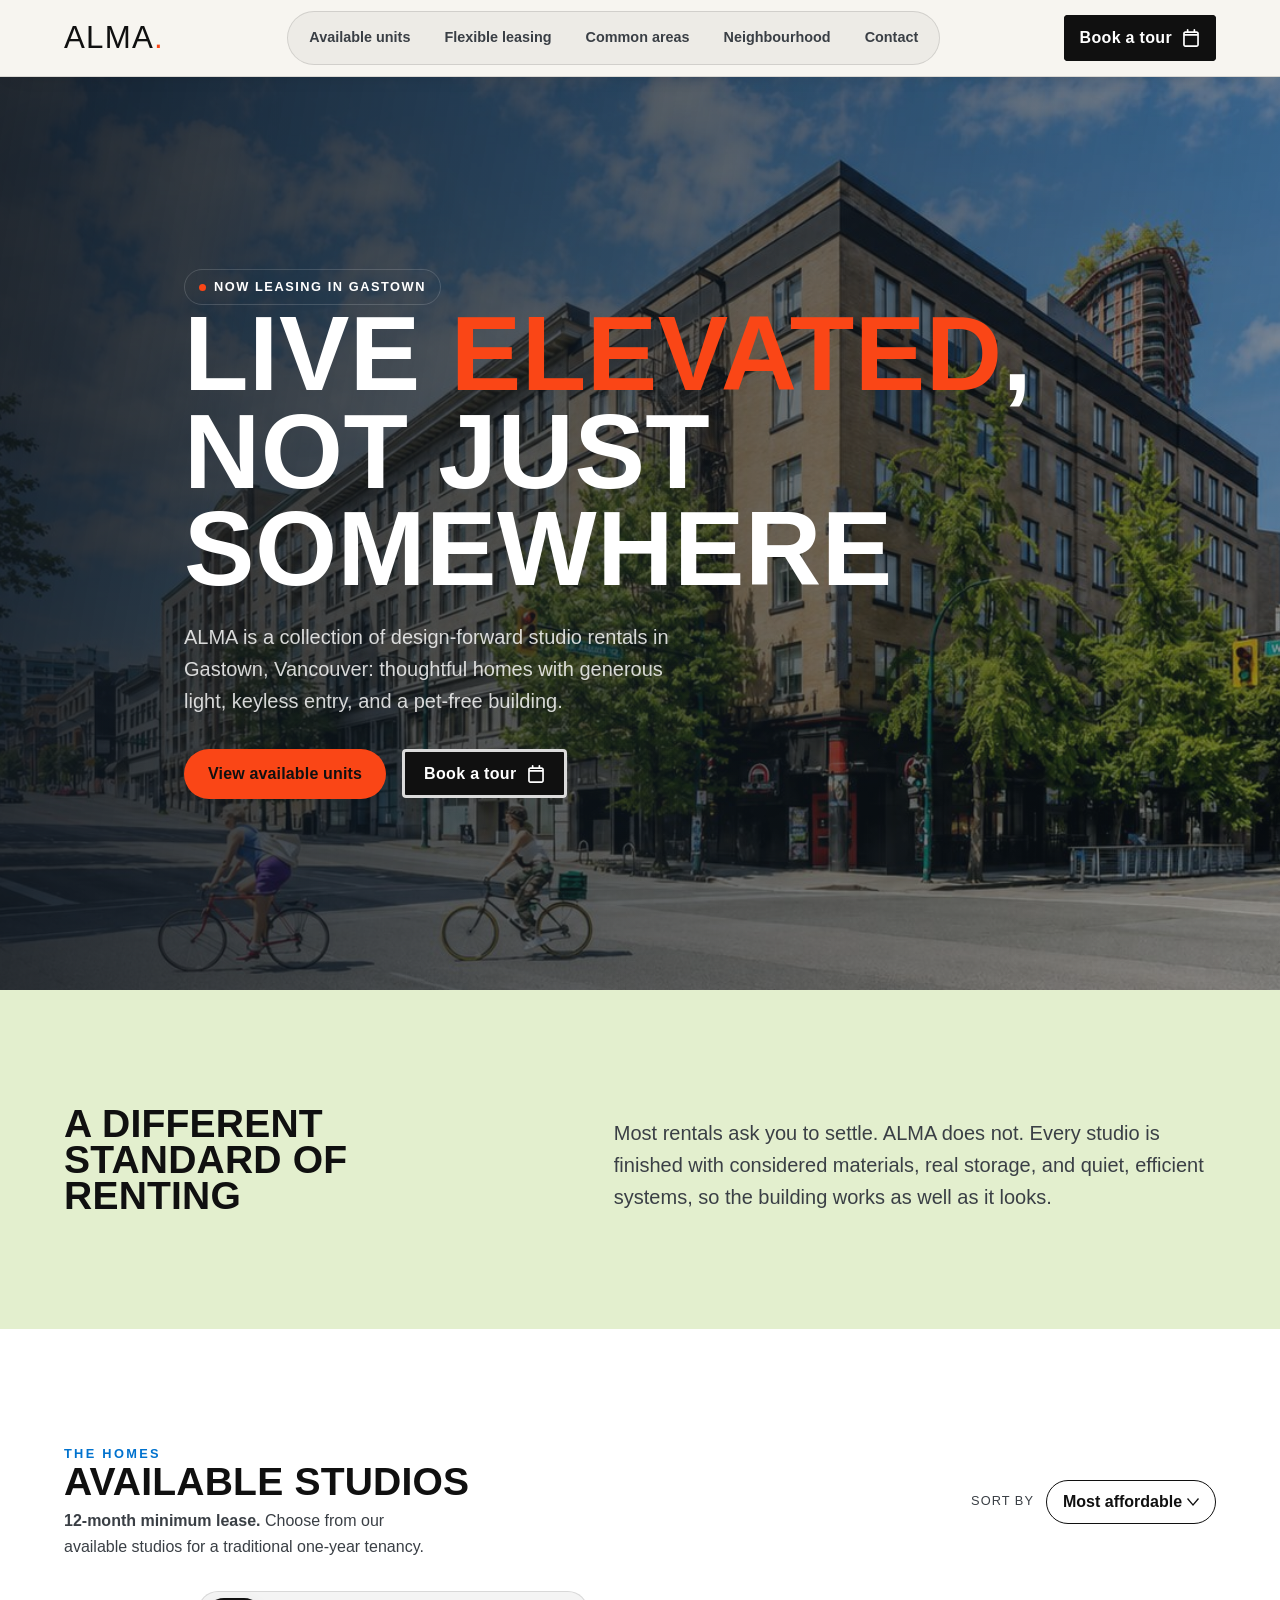
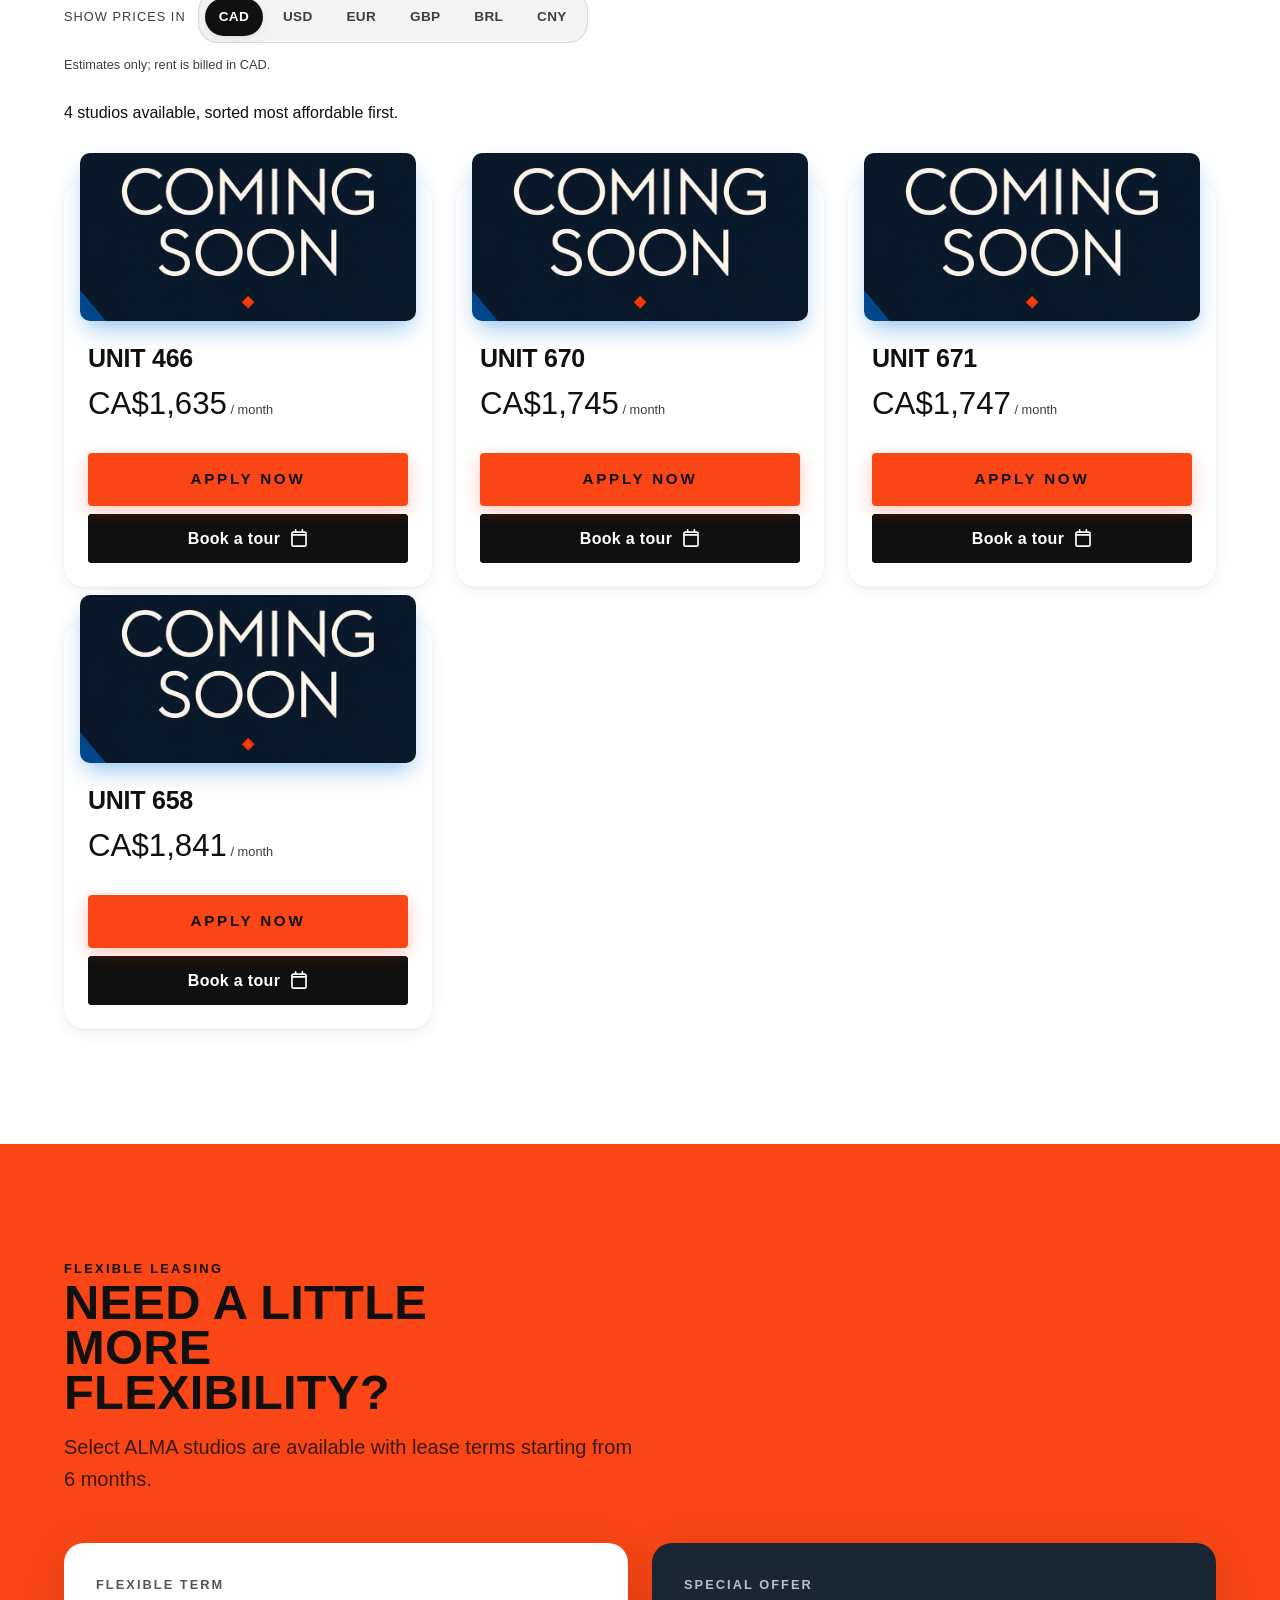
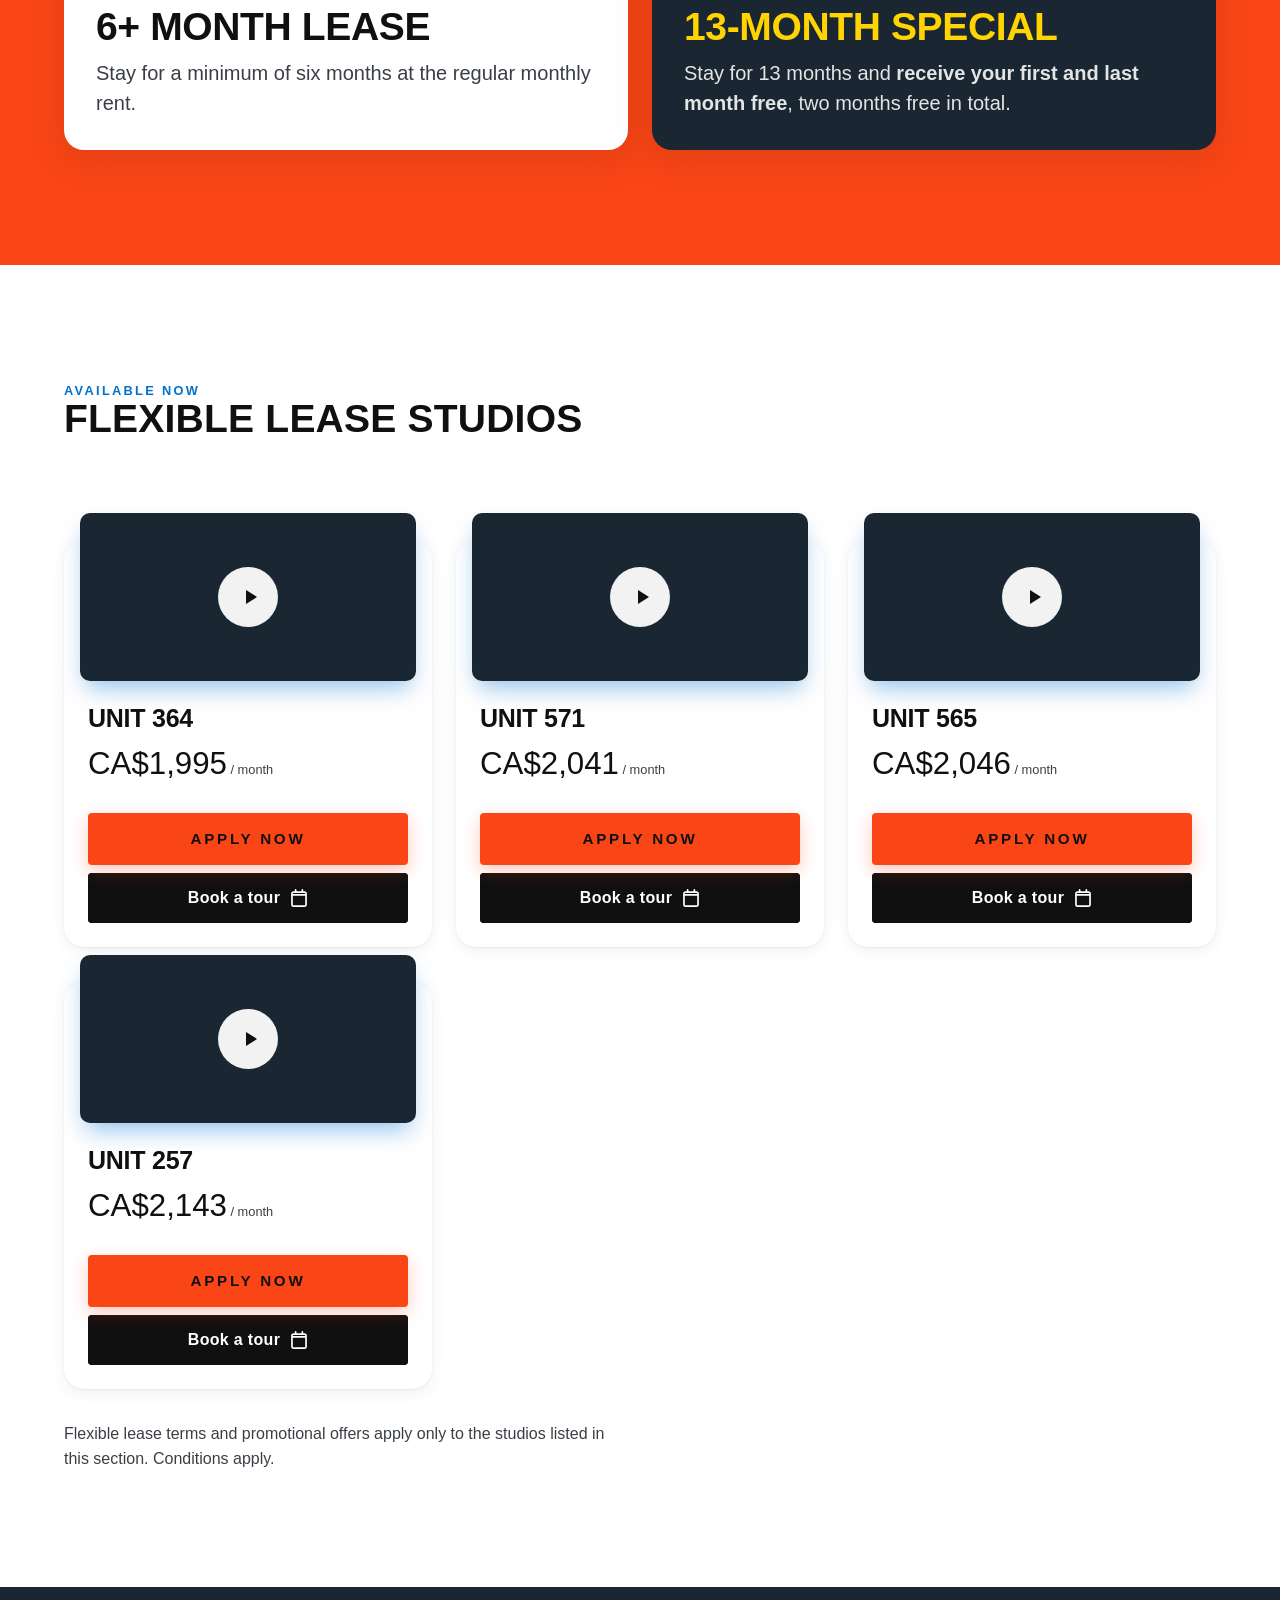
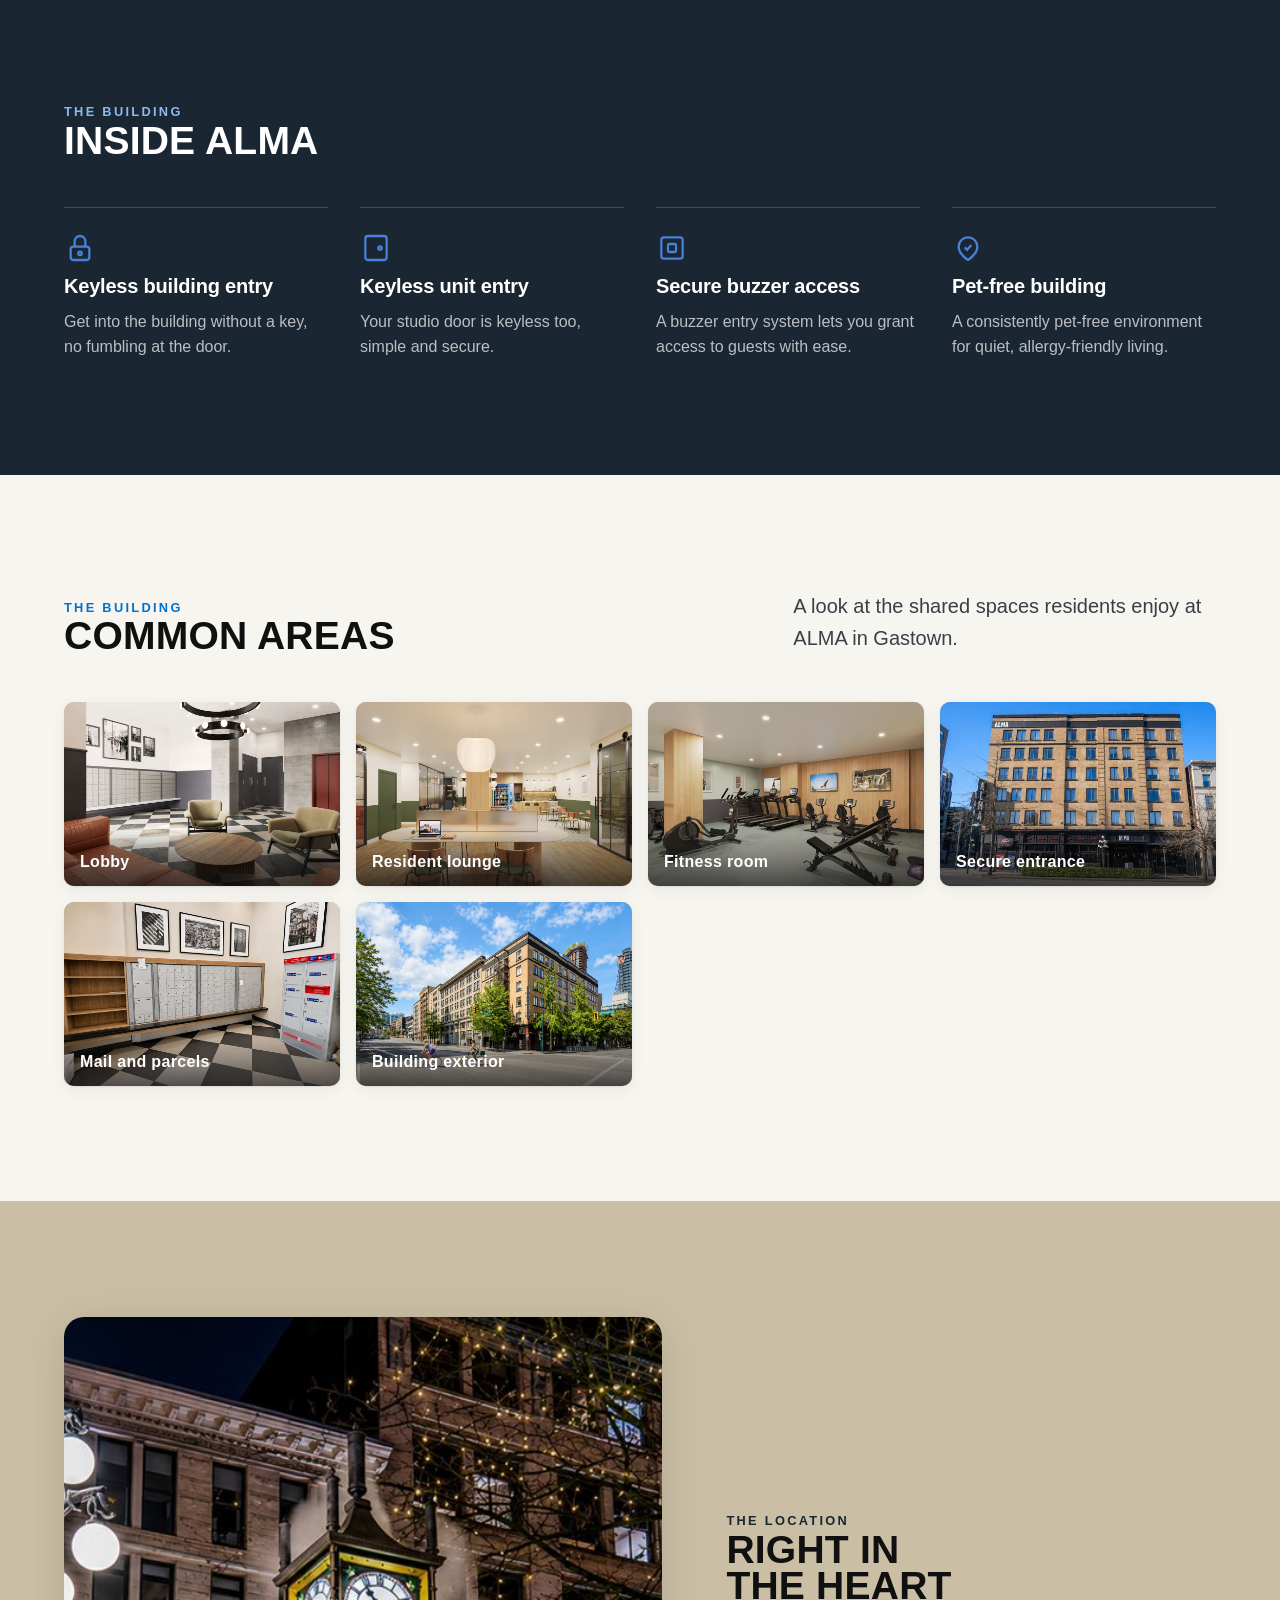
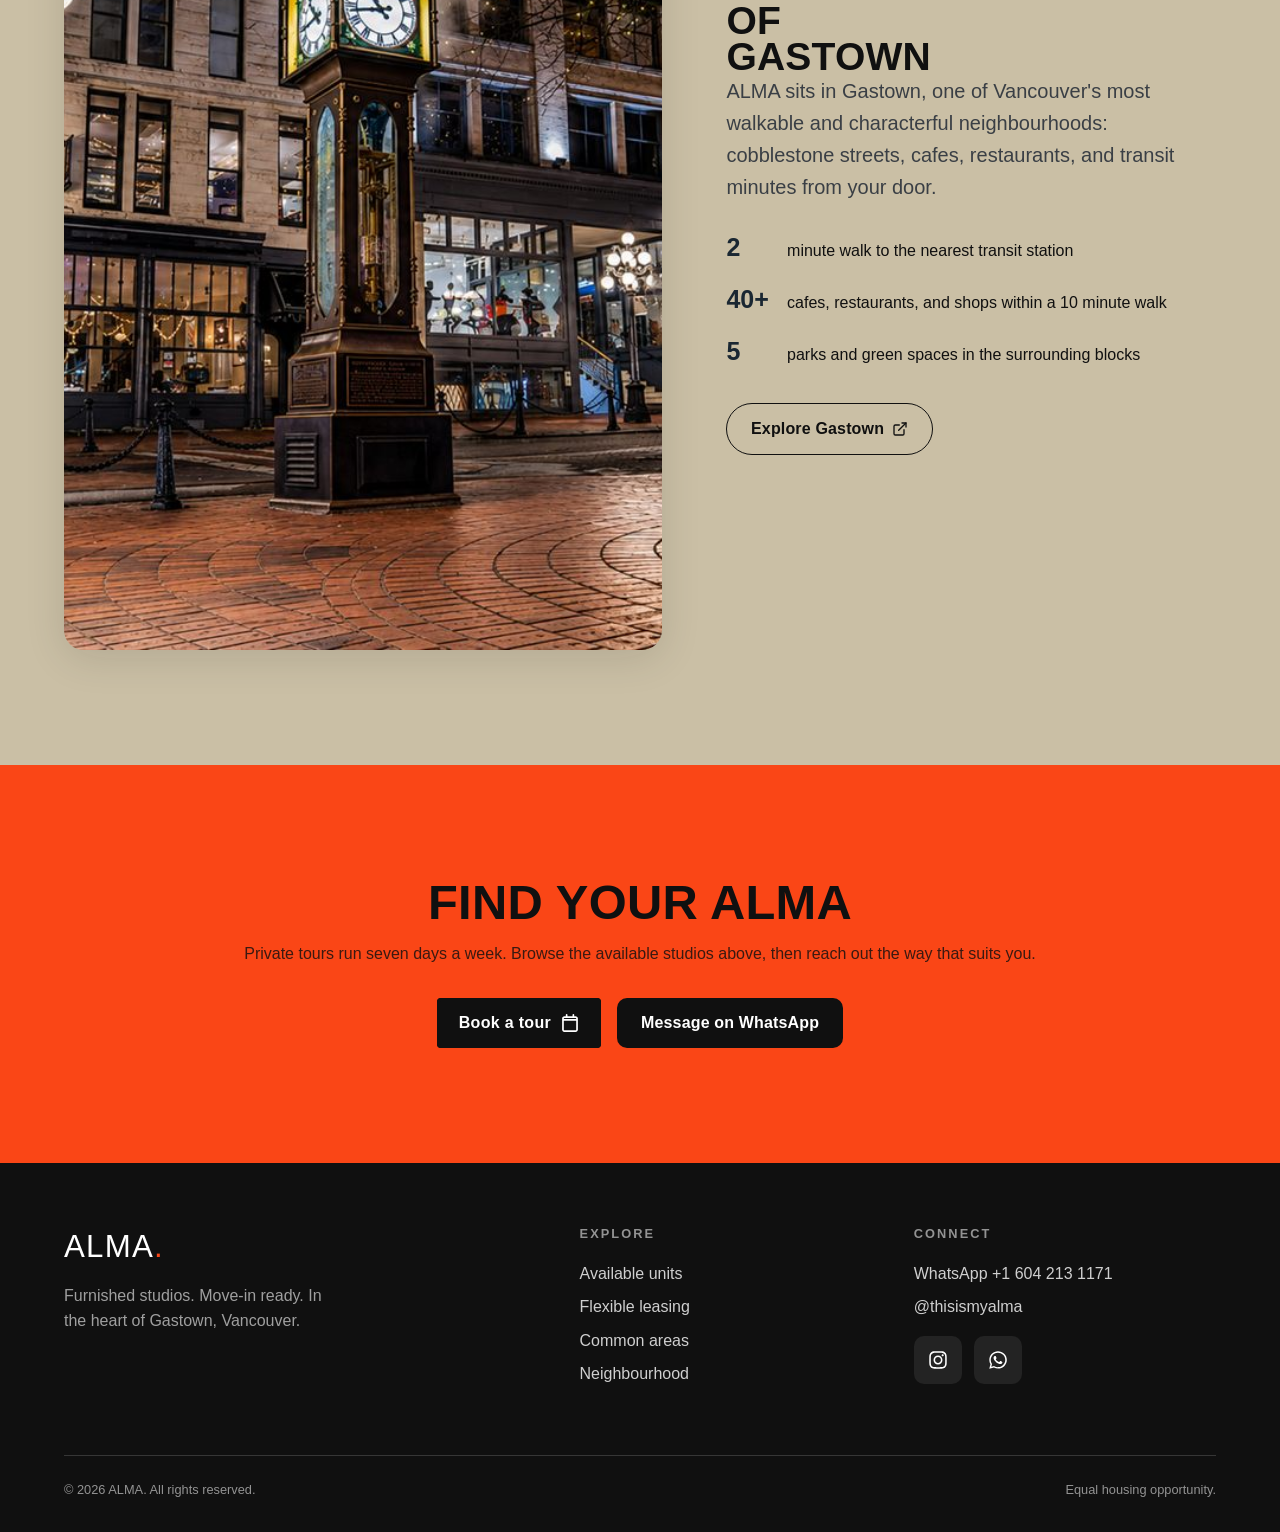
==== index.html @ 6707655f "Add files via upload" ====
<!DOCTYPE html>
<html lang="en">
<head>
  <meta charset="UTF-8">
  <meta name="viewport" content="width=device-width, initial-scale=1.0">
  <!-- Send an origin referrer to embeds (fixes YouTube Error 153) -->
  <meta name="referrer" content="strict-origin-when-cross-origin">

  <!-- SEO -->
  <title>ALMA | High-End Studio Rentals in Gastown</title>
  <meta name="description" content="ALMA offers design-forward studio rentals in Gastown, Vancouver: keyless entry, a pet-free building, and move-in promotions. Browse units and book a tour.">
  <link rel="canonical" href="https://www.alma.example/">
  <meta name="theme-color" content="#1A2732">

  <!-- Open Graph / Twitter -->
  <meta property="og:type" content="website">
  <meta property="og:title" content="ALMA | High-End Studio Rentals in Gastown">
  <meta property="og:description" content="Design-forward studio rentals in Gastown, Vancouver. Keyless, pet-free building with current move-in promotions. Browse units and book a tour.">
  <meta property="og:url" content="https://www.alma.example/">
  <meta property="og:image" content="https://www.alma.example/assets/images/brand/og-image.jpg">
  <meta name="twitter:card" content="summary_large_image">

  <!-- Icons -->
  <link rel="icon" type="image/png" href="assets/images/brand/favicon.png">
  <link rel="apple-touch-icon" href="assets/images/brand/favicon.png">

  <!-- Font preload hooks: uncomment once the real .woff2 files are in assets/fonts/ -->
  <!-- <link rel="preload" href="assets/fonts/garagegothic-bold-webfont.woff2" as="font" type="font/woff2" crossorigin> -->
  <!-- <link rel="preload" href="assets/fonts/helvetica-webfont.woff2" as="font" type="font/woff2" crossorigin> -->

  <link rel="preload" as="image" href="assets/images/building/hero.jpg">
  <link rel="stylesheet" href="styles.css">

  <!-- Calendly popup widget -->
  <link href="https://assets.calendly.com/assets/external/widget.css" rel="stylesheet">
  <script src="https://assets.calendly.com/assets/external/widget.js" type="text/javascript" async></script>

  <!-- Structured data (the unit Offer ItemList is injected by units.js from the data) -->
  <script type="application/ld+json">
  {
    "@context": "https://schema.org",
    "@graph": [
      {
        "@type": "Organization",
        "@id": "https://www.alma.example/#org",
        "name": "ALMA",
        "url": "https://www.alma.example/",
        "logo": "https://www.alma.example/assets/images/brand/logo.svg",
        "description": "High-end studio rentals in Gastown, Vancouver.",
        "areaServed": "Gastown, Vancouver, BC"
      },
      {
        "@type": "WebSite",
        "@id": "https://www.alma.example/#website",
        "url": "https://www.alma.example/",
        "name": "ALMA",
        "publisher": { "@id": "https://www.alma.example/#org" }
      }
    ]
  }
  </script>
</head>
<body>
  <a class="skip-link" href="#main">Skip to content</a>

  <!-- ============ Header ============ -->
  <header class="site-header" id="top">
    <div class="container nav">
      <a class="brand" href="#top" aria-label="ALMA home">ALMA<span class="dot">.</span></a>

      <nav class="nav-links" aria-label="Primary">
        <a href="#units">Available units</a>
        <a href="#offers">Flexible leasing</a>
        <a href="#common-areas">Common areas</a>
        <a href="#neighbourhood">Neighbourhood</a>
        <a href="#contact">Contact</a>
      </nav>

      <div class="nav-cta">
        <button class="btn-tour js-tour" aria-label="Book a tour">
          <span class="text">Book a tour</span>
          <svg viewBox="0 0 448 512" aria-hidden="true"><path d="M128 0c13.3 0 24 10.7 24 24V64H296V24c0-13.3 10.7-24 24-24s24 10.7 24 24V64h40c35.3 0 64 28.7 64 64v16 48V448c0 35.3-28.7 64-64 64H64c-35.3 0-64-28.7-64-64V192 144 128C0 92.7 28.7 64 64 64h40V24c0-13.3 10.7-24 24-24zM400 192H48V448c0 8.8 7.2 16 16 16H384c8.8 0 16-7.2 16-16V192zM64 112c-8.8 0-16 7.2-16 16v16H400V128c0-8.8-7.2-16-16-16H64z"/></svg>
        </button>
        <button class="nav-toggle" aria-label="Open menu" aria-expanded="false" aria-controls="nav-mobile">
          <span></span>
        </button>
      </div>
    </div>

    <nav class="nav-mobile" id="nav-mobile" aria-label="Mobile">
      <a href="#units">Available units</a>
      <a href="#offers">Flexible leasing</a>
      <a href="#common-areas">Common areas</a>
      <a href="#neighbourhood">Neighbourhood</a>
      <a href="#contact">Contact</a>
      <button class="btn-tour js-tour" style="width:100%; margin-top: var(--sp-3)">
        <span class="text">Book a tour</span>
        <svg viewBox="0 0 448 512" aria-hidden="true"><path d="M128 0c13.3 0 24 10.7 24 24V64H296V24c0-13.3 10.7-24 24-24s24 10.7 24 24V64h40c35.3 0 64 28.7 64 64v16 48V448c0 35.3-28.7 64-64 64H64c-35.3 0-64-28.7-64-64V192 144 128C0 92.7 28.7 64 64 64h40V24c0-13.3 10.7-24 24-24zM400 192H48V448c0 8.8 7.2 16 16 16H384c8.8 0 16-7.2 16-16V192zM64 112c-8.8 0-16 7.2-16 16v16H400V128c0-8.8-7.2-16-16-16H64z"/></svg>
      </button>
    </nav>
  </header>

  <main id="main">

    <!-- ============ Hero ============ -->
    <section class="hero on-dark" aria-labelledby="hero-title">
      <div class="hero-bg" data-parallax="0.18" aria-hidden="true"></div>
      <div class="container hero-inner">
        <p class="badge reveal">Now leasing in Gastown</p>
        <h1 class="display reveal" id="hero-title">
          Live <span class="accent">elevated</span>, not just somewhere
        </h1>
        <p class="lede reveal">
          ALMA is a collection of design-forward studio rentals in Gastown, Vancouver:
          thoughtful homes with generous light, keyless entry, and a pet-free building.
        </p>
        <div class="hero-actions reveal">
          <span class="magnetic"><a class="btn btn-primary" href="#units">View available units</a></span>
          <button class="btn-tour js-tour">
            <span class="text">Book a tour</span>
            <svg viewBox="0 0 448 512" aria-hidden="true"><path d="M128 0c13.3 0 24 10.7 24 24V64H296V24c0-13.3 10.7-24 24-24s24 10.7 24 24V64h40c35.3 0 64 28.7 64 64v16 48V448c0 35.3-28.7 64-64 64H64c-35.3 0-64-28.7-64-64V192 144 128C0 92.7 28.7 64 64 64h40V24c0-13.3 10.7-24 24-24zM400 192H48V448c0 8.8 7.2 16 16 16H384c8.8 0 16-7.2 16-16V192zM64 112c-8.8 0-16 7.2-16 16v16H400V128c0-8.8-7.2-16-16-16H64z"/></svg>
          </button>
        </div>
      </div>
    </section>

    <!-- ============ Intro / value prop ============ -->
    <section class="intro section" aria-labelledby="intro-title">
      <div class="container grid">
        <h2 class="display reveal" id="intro-title">A different standard of renting</h2>
        <div class="reveal">
          <p class="lede" style="color: var(--ink-70)">
            Most rentals ask you to settle. ALMA does not. Every studio is finished with
            considered materials, real storage, and quiet, efficient systems, so the building
            works as well as it looks.
          </p>
        </div>
      </div>
    </section>

    <!-- ============ Available units (regular) ============ -->
    <section class="residences section" id="units" aria-labelledby="grid-title">
      <div class="container">
        <div class="units-bar">
          <div>
            <p class="eyebrow">The homes</p>
            <h2 class="display" id="grid-title" style="font-size: var(--fs-500)">Available studios</h2>
            <p class="lease-note"><strong>12-month minimum lease.</strong> Choose from our available studios for a traditional one-year tenancy.</p>
          </div>
          <div class="sort">
            <label for="sort">Sort by</label>
            <select id="sort" aria-label="Sort units">
              <option value="affordable">Most affordable</option>
              <option value="highest">Highest price</option>
              <option value="unit">Unit number</option>
            </select>
          </div>
        </div>

        <div class="currency-row">
          <span class="cur-label">Show prices in</span>
          <div class="currency-switcher" role="group" aria-label="Display currency">
            <button class="currency-btn active" data-currency="CAD" aria-pressed="true">CAD</button>
            <button class="currency-btn" data-currency="USD" aria-pressed="false">USD</button>
            <button class="currency-btn" data-currency="EUR" aria-pressed="false">EUR</button>
            <button class="currency-btn" data-currency="GBP" aria-pressed="false">GBP</button>
            <button class="currency-btn" data-currency="BRL" aria-pressed="false">BRL</button>
            <button class="currency-btn" data-currency="CNY" aria-pressed="false">CNY</button>
          </div>
          <span class="cur-note">Estimates only; rent is billed in CAD.</span>
        </div>

        <p id="unit-status" class="count" aria-live="polite"></p>

        <div class="unit-grid" id="unit-grid">
          <noscript>
            <p>Please enable JavaScript to view and sort available units, or
              <a href="mailto:michael@basepointpm.com">email our leasing team</a>.</p>
          </noscript>
        </div>
      </div>
    </section>

    <!-- ============ Flexible leasing (offers) ============ -->
    <section class="offers section" id="offers" aria-labelledby="offers-title">
      <div class="container">
        <p class="eyebrow reveal">Flexible leasing</p>
        <h2 class="display reveal" id="offers-title">Need a little more flexibility?</h2>
        <p class="offers-sub reveal">Select ALMA studios are available with lease terms starting from 6 months.</p>
        <div class="offer-grid reveal" data-stagger>
          <article class="offer-card offer-card--flex">
            <p class="offer-kicker">Flexible term</p>
            <h3 class="offer-title">6+ Month Lease</h3>
            <p class="offer-desc">Stay for a minimum of six months at the regular monthly rent.</p>
          </article>
          <article class="offer-card offer-card--free">
            <p class="offer-kicker">Special offer</p>
            <h3 class="offer-title">13-Month Special</h3>
            <p class="offer-desc">Stay for 13 months and <strong>receive your first and last month free</strong>, two months free in total.</p>
          </article>
        </div>
      </div>
    </section>

    <!-- ============ Flexible Lease Studios ============ -->
    <section class="residences section" id="flexible" aria-labelledby="flexible-title">
      <div class="container">
        <div class="section-head reveal" style="border:0">
          <div>
            <p class="eyebrow">Available now</p>
            <h2 class="display" id="flexible-title" style="font-size: var(--fs-500)">Flexible Lease Studios</h2>
          </div>
        </div>
        <div class="unit-grid" id="unit-grid-short" aria-labelledby="flexible-title"></div>
        <p class="lease-note" style="max-width: 62ch; margin-top: var(--sp-8)">Flexible lease terms and promotional offers apply only to the studios listed in this section. Conditions apply.</p>
      </div>
    </section>

    <!-- ============ Inside ALMA (confirmed building features) ============ -->
    <section class="amenities on-dark section" id="features" aria-labelledby="am-title">
      <div class="container">
        <div class="section-head reveal" style="border:0">
          <div>
            <p class="eyebrow" style="color: var(--blue-on-dark)">The building</p>
            <h2 class="display" id="am-title">Inside ALMA</h2>
          </div>
        </div>

        <div class="am-grid reveal" data-stagger>
          <div class="am-item">
            <svg class="ico" viewBox="0 0 24 24" fill="none" stroke="currentColor" stroke-width="1.7" aria-hidden="true"><rect x="5" y="11" width="14" height="10" rx="2"/><path d="M8 11V7a4 4 0 0 1 8 0v4"/><circle cx="12" cy="16" r="1.3"/></svg>
            <h3>Keyless building entry</h3>
            <p>Get into the building without a key, no fumbling at the door.</p>
          </div>
          <div class="am-item">
            <svg class="ico" viewBox="0 0 24 24" fill="none" stroke="currentColor" stroke-width="1.7" aria-hidden="true"><rect x="4" y="3" width="16" height="18" rx="2"/><circle cx="15" cy="12" r="1.3"/></svg>
            <h3>Keyless unit entry</h3>
            <p>Your studio door is keyless too, simple and secure.</p>
          </div>
          <div class="am-item">
            <svg class="ico" viewBox="0 0 24 24" fill="none" stroke="currentColor" stroke-width="1.7" aria-hidden="true"><rect x="4" y="4" width="16" height="16" rx="2"/><rect x="9" y="9" width="6" height="6" rx="1"/></svg>
            <h3>Secure buzzer access</h3>
            <p>A buzzer entry system lets you grant access to guests with ease.</p>
          </div>
          <div class="am-item">
            <svg class="ico" viewBox="0 0 24 24" fill="none" stroke="currentColor" stroke-width="1.7" aria-hidden="true"><path d="M12 21s-7-4.4-7-10a7 7 0 0 1 14 0c0 5.6-7 10-7 10z"/><path d="M9.5 11.5l1.8 1.8 3.2-3.6"/></svg>
            <h3>Pet-free building</h3>
            <p>A consistently pet-free environment for quiet, allergy-friendly living.</p>
          </div>
        </div>
      </div>
    </section>

    <!-- ============ Common areas ============ -->
    <section class="section" id="common-areas" aria-labelledby="ca-title" style="background: var(--ivory)">
      <div class="container">
        <div class="section-head reveal" style="border:0">
          <div>
            <p class="eyebrow">The building</p>
            <h2 class="display" id="ca-title" style="font-size: var(--fs-500)">Common areas</h2>
          </div>
          <p class="lede" style="color: var(--ink-70); max-width: 38ch">
            A look at the shared spaces residents enjoy at ALMA in Gastown.
          </p>
        </div>

        <div class="gallery reveal" data-stagger>
          <figure><img src="assets/images/common-areas/lobby.jpg" alt="ALMA lobby in Gastown" loading="lazy"><figcaption>Lobby</figcaption></figure>
          <figure><img src="assets/images/common-areas/lounge.jpg" alt="ALMA resident lounge" loading="lazy"><figcaption>Resident lounge</figcaption></figure>
          <figure><img src="assets/images/common-areas/gym.jpg" alt="ALMA fitness room" loading="lazy"><figcaption>Fitness room</figcaption></figure>
          <figure><img src="assets/images/common-areas/entrance.jpg" alt="ALMA secure building entrance" loading="lazy"><figcaption>Secure entrance</figcaption></figure>
          <figure><img src="assets/images/common-areas/mailroom.jpg" alt="ALMA mail and parcel area" loading="lazy"><figcaption>Mail and parcels</figcaption></figure>
          <figure><img src="assets/images/common-areas/exterior.jpg" alt="ALMA building exterior in Gastown" loading="lazy"><figcaption>Building exterior</figcaption></figure>
        </div>
      </div>
    </section>

    <!-- ============ Neighbourhood ============ -->
    <section class="hood section" id="neighbourhood" aria-labelledby="hood-title">
      <div class="container grid">
        <img class="hood-media reveal" src="assets/images/building/gastown.jpg" alt="Gastown neighbourhood street near ALMA in Vancouver" loading="lazy" width="1400" height="933">
        <div class="reveal">
          <p class="eyebrow">The location</p>
          <h2 class="display" id="hood-title">Right in the heart of Gastown</h2>
          <p class="lede" style="color: var(--ink-70)">
            ALMA sits in Gastown, one of Vancouver's most walkable and characterful
            neighbourhoods: cobblestone streets, cafes, restaurants, and transit minutes
            from your door.
          </p>
          <ul class="facts">
            <li><b>2</b><span>minute walk to the nearest transit station</span></li>
            <li><b>40+</b><span>cafes, restaurants, and shops within a 10 minute walk</span></li>
            <li><b>5</b><span>parks and green spaces in the surrounding blocks</span></li>
          </ul>
          <a class="btn btn-ghost" style="margin-top: var(--sp-8)"
             href="https://www.destinationvancouver.com/neighbourhoods/gastown"
             target="_blank" rel="noopener noreferrer"
             aria-label="Explore Gastown on Destination Vancouver, opens in a new tab">
            Explore Gastown
            <svg width="16" height="16" viewBox="0 0 24 24" fill="none" stroke="currentColor" stroke-width="2" stroke-linecap="round" stroke-linejoin="round" aria-hidden="true"><path d="M18 13v6a2 2 0 0 1-2 2H5a2 2 0 0 1-2-2V8a2 2 0 0 1 2-2h6"/><path d="M15 3h6v6"/><path d="M10 14 21 3"/></svg>
          </a>
        </div>
      </div>
    </section>

    <!-- ============ Contact / CTA ============ -->
    <section class="cta-band section" id="contact" aria-labelledby="cta-title">
      <div class="container reveal">
        <h2 class="display" id="cta-title">Find your ALMA</h2>
        <p>Private tours run seven days a week. Browse the available studios above, then reach out the way that suits you.</p>
        <div class="hero-actions" style="justify-content: center">
          <button class="btn-tour js-tour">
            <span class="text">Book a tour</span>
            <svg viewBox="0 0 448 512" aria-hidden="true"><path d="M128 0c13.3 0 24 10.7 24 24V64H296V24c0-13.3 10.7-24 24-24s24 10.7 24 24V64h40c35.3 0 64 28.7 64 64v16 48V448c0 35.3-28.7 64-64 64H64c-35.3 0-64-28.7-64-64V192 144 128C0 92.7 28.7 64 64 64h40V24c0-13.3 10.7-24 24-24zM400 192H48V448c0 8.8 7.2 16 16 16H384c8.8 0 16-7.2 16-16V192zM64 112c-8.8 0-16 7.2-16 16v16H400V128c0-8.8-7.2-16-16-16H64z"/></svg>
          </button>
          <a class="btn btn-lift" href="https://wa.me/16042131171" target="_blank" rel="noopener noreferrer">Message on WhatsApp</a>
        </div>
      </div>
    </section>
  </main>

  <!-- ============ Footer ============ -->
  <footer class="site-footer">
    <div class="container">
      <div class="footer-grid">
        <div class="footer-brand">
          <a class="brand" href="#top">ALMA<span class="dot">.</span></a>
          <p style="margin-top: var(--sp-4); max-width: 30ch; color: rgba(255,255,255,0.6)">
            Furnished studios. Move-in ready. In the heart of Gastown, Vancouver.
          </p>
        </div>
        <div>
          <h3>Explore</h3>
          <a href="#units">Available units</a>
          <a href="#offers">Flexible leasing</a>
          <a href="#common-areas">Common areas</a>
          <a href="#neighbourhood">Neighbourhood</a>
        </div>
        <div>
          <h3>Connect</h3>
          <a href="https://wa.me/16042131171" target="_blank" rel="noopener noreferrer">WhatsApp +1 604 213 1171</a>
          <a href="https://www.instagram.com/thisismyalma/" target="_blank" rel="noopener noreferrer">@thisismyalma</a>
          <div class="social-row">
            <a class="socialContainer containerOne" href="https://www.instagram.com/thisismyalma/" target="_blank" rel="noopener noreferrer" aria-label="ALMA on Instagram">
              <svg class="socialSvg" viewBox="0 0 448 512" aria-hidden="true"><path d="M224.1 141c-63.6 0-114.9 51.3-114.9 114.9s51.3 114.9 114.9 114.9S339 319.5 339 255.9 287.7 141 224.1 141zm0 189.6c-41.1 0-74.7-33.5-74.7-74.7s33.5-74.7 74.7-74.7 74.7 33.5 74.7 74.7-33.6 74.7-74.7 74.7zm146.4-194.3c0 14.9-12 26.8-26.8 26.8-14.9 0-26.8-12-26.8-26.8s12-26.8 26.8-26.8 26.8 12 26.8 26.8zm76.1 27.2c-1.7-35.9-9.9-67.7-36.2-93.9-26.2-26.2-58-34.4-93.9-36.2-37-2.1-147.9-2.1-184.9 0-35.8 1.7-67.6 9.9-93.9 36.1s-34.4 58-36.2 93.9c-2.1 37-2.1 147.9 0 184.9 1.7 35.9 9.9 67.7 36.2 93.9s58 34.4 93.9 36.2c37 2.1 147.9 2.1 184.9 0 35.9-1.7 67.7-9.9 93.9-36.2 26.2-26.2 34.4-58 36.2-93.9 2.1-37 2.1-147.8 0-184.8zM398.8 388c-7.8 19.6-22.9 34.7-42.6 42.6-29.5 11.7-99.5 9-132.1 9s-102.7 2.6-132.1-9c-19.6-7.8-34.7-22.9-42.6-42.6-11.7-29.5-9-99.5-9-132.1s-2.6-102.7 9-132.1c7.8-19.6 22.9-34.7 42.6-42.6 29.5-11.7 99.5-9 132.1-9s102.7-2.6 132.1 9c19.6 7.8 34.7 22.9 42.6 42.6 11.7 29.5 9 99.5 9 132.1s2.7 102.7-9 132.1z"/></svg>
            </a>
            <a class="socialContainer containerFour" href="https://wa.me/16042131171" target="_blank" rel="noopener noreferrer" aria-label="ALMA on WhatsApp">
              <svg class="socialSvg" viewBox="0 0 448 512" aria-hidden="true"><path d="M380.9 97.1C339 55.1 283.2 32 223.9 32c-122.4 0-222 99.6-222 222 0 39.1 10.2 77.3 29.6 111L0 480l119.7-31.4c32.4 17.7 68.9 27 106.1 27h.1c122.3 0 224.1-99.6 224.1-222 0-59.3-25.2-115-69.2-156.5zM223.9 438.6c-33.2 0-65.7-8.9-94-25.7l-6.7-4-71 18.6 19-69.2-4.4-7c-18.5-29.4-28.2-63.3-28.2-98.2 0-101.7 82.8-184.5 184.6-184.5 49.3 0 95.6 19.2 130.4 54.1 34.8 34.9 56.2 81.2 56.1 130.5 0 101.8-84.9 184.4-186.6 184.4zm101.2-138.2c-5.5-2.8-32.8-16.2-37.9-18-5.1-1.9-8.8-2.8-12.5 2.8-3.7 5.6-14.3 18-17.6 21.8-3.2 3.7-6.5 4.2-12 1.4-32.6-16.3-54-29.1-75.5-66-5.7-9.8 5.7-9.1 16.3-30.3 1.8-3.7.9-6.9-.5-9.7-1.4-2.8-12.5-30.1-17.1-41.2-4.5-10.8-9.1-9.3-12.5-9.5-3.2-.2-6.9-.2-10.6-.2-3.7 0-9.7 1.4-14.8 6.9-5.1 5.6-19.4 19-19.4 46.3 0 27.3 19.9 53.7 22.6 57.4 2.8 3.7 39.1 59.7 94.8 83.8 35.2 15.2 49 16.5 66.6 13.9 10.7-1.6 32.8-13.4 37.4-26.4 4.6-13 4.6-24.1 3.2-26.4-1.3-2.5-5-3.9-10.5-6.6z"/></svg>
            </a>
          </div>
        </div>
      </div>
      <div class="footer-bottom">
        <span>&copy; <span id="year">2026</span> ALMA. All rights reserved.</span>
        <span>Equal housing opportunity.</span>
      </div>
    </div>
  </footer>

  <!-- ============ Video modal ============ -->
  <div class="video-modal" id="video-modal" role="dialog" aria-modal="true" aria-label="Unit walkthrough video" aria-hidden="true">
    <div class="backdrop" data-close-modal></div>
    <div class="dialog">
      <button class="modal-close" data-close-modal aria-label="Close video">&times;</button>
      <div class="frame" id="video-frame"></div>
    </div>
  </div>

  <script src="main.js" defer></script>
  <script src="units.js" defer></script>
</body>
</html>
---- styles.css ----
/* =====================================================================
   ALMA - styles.css
   Design system + layout + components for the homepage.
   Built to the project's CLAUDE.md: Emil motion rules, Impeccable
   anti-slop rules, WCAG AA contrast, deliberate token scales.
   ===================================================================== */

/* ---------------------------------------------------------------------
   1. Fonts (fallback-ready). Real .woff2 files drop into assets/fonts/
   and these rules pick them up automatically. font-display: swap keeps
   text visible during load (protects LCP/CLS).
   --------------------------------------------------------------------- */
@font-face {
  font-family: "Garage Gothic";
  src: url("assets/fonts/garagegothic-bold-webfont.woff2") format("woff2");
  font-weight: 700;
  font-style: normal;
  font-display: swap;
}
@font-face {
  font-family: "Helvetica Web";
  src: url("assets/fonts/helvetica-webfont.woff2") format("woff2");
  font-weight: 400 700;
  font-style: normal;
  font-display: swap;
}

/* ---------------------------------------------------------------------
   2. Design tokens
   --------------------------------------------------------------------- */
:root {
  /* Brand palette (raw) */
  --alma-blue: #0072ce;
  --alma-blue-bright: #4981d8;
  --alma-orange: #fa4616;
  --mint: #e3efce;
  --taupe: #cabfa5;
  --navy: #1a2732;
  --ink: #101010;
  --white: #ffffff;
  --pink: #f2afc5;
  --pink-2: #efb9c3;

  /* Derived neutrals (AA-checked against their pairings) */
  --ivory: #f7f5f0;
  --ink-70: #3a3f45;          /* muted ink on light: ~8:1 on white */
  --line: rgba(16, 16, 16, 0.12);
  --line-on-dark: rgba(255, 255, 255, 0.16);

  /* Semantic roles */
  --bg: var(--ivory);
  --surface: var(--white);
  --text: var(--ink);
  --text-muted: var(--ink-70);
  --accent: var(--alma-blue);
  --cta: var(--alma-orange);
  --on-cta: var(--ink);       /* dark on #FA4616 ~= 5.4:1, passes WCAG AA */
  --blue-on-dark: #8fb7f2;    /* lightened brand blue for text on navy: ~7:1 AA */

  /* Type */
  --font-display: "Garage Gothic", "Helvetica Web", "Helvetica Neue", Roboto,
    Arial, sans-serif;
  --font-body: "Helvetica Web", "Helvetica Neue", Roboto, Arial, system-ui, sans-serif;

  /* Modular type scale (1.25) */
  --fs-50: 0.8rem;
  --fs-100: 1rem;
  --fs-200: 1.25rem;
  --fs-300: 1.563rem;
  --fs-400: 1.953rem;
  --fs-500: 2.441rem;
  --fs-600: 3.052rem;
  --fs-display: clamp(2.75rem, 7vw + 1rem, 7rem);

  /* Spacing scale (4 / 8 base) */
  --sp-1: 0.25rem;
  --sp-2: 0.5rem;
  --sp-3: 0.75rem;
  --sp-4: 1rem;
  --sp-6: 1.5rem;
  --sp-8: 2rem;
  --sp-12: 3rem;
  --sp-16: 4rem;
  --sp-24: 6rem;
  --sp-32: 8rem;

  /* Radius scale (limited, deliberate) */
  --r-sm: 4px;
  --r-md: 10px;
  --r-lg: 20px;
  --r-pill: 999px;

  /* Elevation (few, soft, purposeful) */
  --shadow-1: 0 1px 2px rgba(16, 16, 16, 0.06), 0 4px 16px rgba(16, 16, 16, 0.06);
  --shadow-2: 0 8px 40px rgba(16, 16, 16, 0.12);

  /* Motion */
  --ease-out: cubic-bezier(0.22, 1, 0.36, 1);
  --ease-in-out: cubic-bezier(0.65, 0, 0.35, 1);
  --dur-fast: 140ms;
  --dur: 240ms;
  --dur-slow: 480ms;

  --container: 1200px;
  --container-narrow: 760px;
}

/* ---------------------------------------------------------------------
   3. Reset / base
   --------------------------------------------------------------------- */
*, *::before, *::after { box-sizing: border-box; }
* { margin: 0; }
html { -webkit-text-size-adjust: 100%; scroll-behavior: smooth; overflow-x: clip; }
body { overflow-x: clip; }
body {
  font-family: var(--font-body);
  font-size: var(--fs-100);
  line-height: 1.6;
  color: var(--text);
  background: var(--bg);
  -webkit-font-smoothing: antialiased;
  text-rendering: optimizeLegibility;
}
img, svg, picture { display: block; max-width: 100%; }
a { color: inherit; text-decoration: none; }
ul { list-style: none; padding: 0; }
button { font: inherit; color: inherit; cursor: pointer; border: 0; background: none; }
:focus-visible {
  outline: 3px solid var(--alma-blue-bright);
  outline-offset: 3px;
  border-radius: var(--r-sm);
}

/* Headlines */
h1, h2, h3 { line-height: 1.04; font-weight: 700; letter-spacing: -0.01em; overflow-wrap: break-word; }
.display {
  font-family: var(--font-display);
  text-transform: uppercase;
  letter-spacing: 0.005em;
  line-height: 0.92;
}

/* ---------------------------------------------------------------------
   4. Layout helpers
   --------------------------------------------------------------------- */
.container { width: 100%; max-width: var(--container); margin-inline: auto; padding-inline: var(--sp-6); }
.section { padding-block: clamp(var(--sp-16), 9vw, var(--sp-32)); }
.eyebrow {
  font-size: var(--fs-50);
  text-transform: uppercase;
  letter-spacing: 0.18em;
  font-weight: 700;
  color: var(--accent);
}
.lede { font-size: var(--fs-200); color: var(--text-muted); max-width: 56ch; }
.skip-link {
  position: absolute; left: var(--sp-4); top: -100%;
  background: var(--ink); color: var(--white);
  padding: var(--sp-2) var(--sp-4); border-radius: var(--r-sm); z-index: 100;
  transition: top var(--dur) var(--ease-out);
}
.skip-link:focus { top: var(--sp-4); }

/* ---------------------------------------------------------------------
   5. Buttons
   --------------------------------------------------------------------- */
.btn {
  display: inline-flex; align-items: center; justify-content: center; gap: var(--sp-2);
  min-height: 48px; padding: var(--sp-3) var(--sp-6);
  border-radius: var(--r-pill);
  font-weight: 700; font-size: var(--fs-100); letter-spacing: 0.01em;
  transition: transform var(--dur-fast) var(--ease-out),
              background-color var(--dur) var(--ease-out),
              color var(--dur) var(--ease-out);
  will-change: transform;
}
.btn:active { transform: scale(0.97); }
.btn-primary { background: var(--cta); color: var(--on-cta); }
.btn-primary:hover { background: #ff5a30; }
.btn-secondary { background: var(--ink); color: var(--white); }
.btn-secondary:hover { background: #000; }
.btn-ghost { border: 1.5px solid currentColor; }
.btn-ghost:hover { background: var(--ink); color: var(--white); }
.on-dark .btn-ghost:hover { background: var(--white); color: var(--ink); }

/* Magnetic wrapper keeps the button itself transform-free for :active scale */
.magnetic { display: inline-block; will-change: transform; }

/* Lift button (adapted to ALMA palette): dark base, colored shadow lift on hover */
.btn-lift {
  background: var(--ink); color: #fff; border-radius: var(--r-md);
  min-height: 48px; padding: var(--sp-3) var(--sp-6);
  transition: transform 0.4s var(--ease-out), box-shadow 0.4s var(--ease-out);
}
.btn-lift:hover {
  transform: translateY(-8px);
  box-shadow: 0 7px 0 -2px var(--alma-orange),
              0 15px 0 -4px var(--alma-blue),
              0 16px 12px -3px rgba(0, 114, 206, 0.5);
}
.btn-lift:active {
  transform: translateY(-4px);
  box-shadow: 0 2px 0 -2px var(--alma-orange),
              0 8px 0 -4px var(--alma-blue),
              0 12px 10px -3px rgba(0, 114, 206, 0.5);
}

/* Ripple button (adapted to ALMA palette): expanding blue circles fill on hover.
   Markup: <button class="btn btn-ripple"><span></span>x5 then <span>Label</span></button> */
.btn-ripple {
  position: relative; overflow: hidden;
  background: var(--ink); color: #fff; border-radius: var(--r-md);
  padding: var(--sp-3) var(--sp-8); min-height: 48px;
}
.btn-ripple span:not(:nth-child(6)) {
  position: absolute; left: 50%; top: 50%;
  transform: translate(-50%, -50%);
  height: 30px; width: 30px;
  background: var(--alma-blue); border-radius: 50%;
  transition: 0.6s ease; pointer-events: none;
}
.btn-ripple span:nth-child(6) { position: relative; z-index: 1; }
.btn-ripple span:nth-child(1) { transform: translate(-3.3em, -4em); }
.btn-ripple span:nth-child(2) { transform: translate(-6em, 1.3em); }
.btn-ripple span:nth-child(3) { transform: translate(-0.2em, 1.8em); }
.btn-ripple span:nth-child(4) { transform: translate(3.5em, 1.4em); }
.btn-ripple span:nth-child(5) { transform: translate(3.5em, -3.8em); }
.btn-ripple:hover span:not(:nth-child(6)) {
  transform: translate(-50%, -50%) scale(4); transition: 1.5s ease;
}

/* Hero eyebrow rendered as a bordered badge pill */
.badge {
  display: inline-flex; align-items: center; gap: var(--sp-2);
  padding: 7px 14px; border-radius: var(--r-pill); white-space: nowrap;
  border: 1px solid var(--line-on-dark);
  font-size: var(--fs-50); letter-spacing: 0.12em; text-transform: uppercase; font-weight: 700;
}
.badge::before { content: ""; width: 7px; height: 7px; border-radius: 50%; background: var(--alma-orange); }

/* Apply-now = primary CTA (adapted from Uiverse/abrahamcalsin): orange base, navy sweep fill */
.btn-apply {
  position: relative; display: flex; justify-content: center; align-items: center;
  border-radius: var(--r-sm); background: var(--alma-orange);
  box-shadow: 0 6px 18px rgba(250, 70, 22, 0.28); overflow: hidden; cursor: pointer; border: none;
  min-height: 48px;
}
.btn-apply::after {
  content: " "; width: 0%; height: 100%; background: var(--navy);
  position: absolute; right: 0; transition: all 0.4s ease-in-out;
}
.btn-apply:hover::after { right: auto; left: 0; width: 100%; }
.btn-apply span {
  position: relative; z-index: 1; text-align: center; width: 100%;
  padding: 14px 22px; color: var(--ink); font-size: 0.95rem; font-weight: 700;
  letter-spacing: 0.18em; text-transform: uppercase; white-space: nowrap;
  transition: color 0.3s ease-in-out;
}
.btn-apply:hover span { color: #fff; animation: scaleUp 0.3s ease-in-out; } /* white on navy */
@keyframes scaleUp { 0% { transform: scale(1); } 50% { transform: scale(0.95); } 100% { transform: scale(1); } }

/* Book-a-tour button (adapted from Uiverse/kamehame-ha): dark, inverts to outline on hover */
.btn-tour {
  display: inline-flex; justify-content: center; align-items: center; gap: 10px;
  padding: 12px 22px; min-height: 48px; white-space: nowrap;
  background-color: var(--ink); outline: 3px solid var(--ink); outline-offset: -3px;
  border-radius: var(--r-sm); border: none; cursor: pointer; transition: background-color 400ms;
}
.btn-tour .text { color: #fff; font-weight: 700; font-size: 1em; letter-spacing: 0.02em; transition: color 400ms; }
.btn-tour svg { width: 18px; height: 18px; }
.btn-tour svg path { fill: #fff; transition: fill 400ms; }
.btn-tour:hover { background-color: transparent; }
.btn-tour:hover .text { color: var(--ink); }
.btn-tour:hover svg path { fill: var(--ink); }
/* On dark sections (hero), keep the hover state visible against the dark background */
.on-dark .btn-tour { outline-color: rgba(255, 255, 255, 0.85); }
.on-dark .btn-tour:hover { background-color: transparent; outline-color: #fff; }
.on-dark .btn-tour:hover .text { color: #fff; }
.on-dark .btn-tour:hover svg path { fill: #fff; }

/* ---------------------------------------------------------------------
   6. Header / nav
   --------------------------------------------------------------------- */
.site-header {
  position: sticky; top: 0; z-index: 50;
  background: color-mix(in srgb, var(--ivory) 92%, transparent);
  backdrop-filter: saturate(160%) blur(12px);
  border-bottom: 1px solid var(--line);
  box-shadow: 0 6px 24px -20px rgba(16, 16, 16, 0.5);
}
.nav { display: flex; align-items: center; justify-content: space-between; height: 76px; gap: var(--sp-6); }
.brand {
  font-family: var(--font-display); text-transform: uppercase;
  font-size: var(--fs-400); letter-spacing: 0.04em; color: var(--ink);
  line-height: 1;
}
.brand .dot { color: var(--alma-orange); }

/* Pill nav group - clearly framed, not floating text */
.nav-links {
  display: flex; align-items: center; gap: 2px;
  background: rgba(16, 16, 16, 0.045);
  border: 1px solid var(--line);
  padding: 5px; border-radius: var(--r-pill);
}
.nav-links a {
  font-weight: 600; font-size: 0.9rem; color: var(--text-muted);
  padding: 9px 16px; border-radius: var(--r-pill);
  transition: color var(--dur) var(--ease-out), background-color var(--dur) var(--ease-out);
}
.nav-links a:hover, .nav-links a:focus-visible { color: var(--ink); background: var(--white); }
.nav-cta { display: flex; align-items: center; gap: var(--sp-3); }
.nav-cta .btn-tour { min-height: 44px; padding: 10px var(--sp-4); }

/* Mobile menu is hidden on desktop; the mobile breakpoint shows it. */
.nav-mobile { display: none; }

.nav-toggle { display: none; width: 44px; height: 44px; align-items: center; justify-content: center; }
.nav-toggle span { display: block; width: 22px; height: 2px; background: var(--ink); position: relative; transition: background var(--dur); }
.nav-toggle span::before, .nav-toggle span::after {
  content: ""; position: absolute; left: 0; width: 22px; height: 2px; background: var(--ink);
  transition: transform var(--dur) var(--ease-out);
}
.nav-toggle span::before { top: -7px; }
.nav-toggle span::after { top: 7px; }
.nav-open .nav-toggle span { background: transparent; }
.nav-open .nav-toggle span::before { transform: translateY(7px) rotate(45deg); }
.nav-open .nav-toggle span::after { transform: translateY(-7px) rotate(-45deg); }

/* ---------------------------------------------------------------------
   7. Hero
   --------------------------------------------------------------------- */
.hero { position: relative; color: var(--white); overflow: clip; }
.hero-bg {
  position: absolute; inset: -10% 0; z-index: -2;
  background:
    linear-gradient(100deg, rgba(13,20,28,0.92) 0%, rgba(15,24,32,0.7) 42%, rgba(15,24,32,0.42) 100%),
    var(--navy);
  background-size: cover; background-position: center;
}
/* Building photo behind the scrim (loads once it exists in assets/images/building/) */
.hero-bg {
  background-image:
    linear-gradient(100deg, rgba(13,20,28,0.92) 0%, rgba(15,24,32,0.7) 42%, rgba(15,24,32,0.42) 100%),
    url("assets/images/building/hero.jpg");
}
.hero-inner { padding-block: clamp(var(--sp-24), 16vw, 12rem); max-width: min(100%, 60rem); }
.hero h1 { max-width: 16ch; }
.hero h1 { font-size: var(--fs-display); }
.hero .accent { color: var(--alma-orange); }
.hero .lede { color: rgba(255,255,255,0.82); margin-top: var(--sp-6); max-width: 46ch; }
.hero-actions { display: flex; flex-wrap: wrap; gap: var(--sp-4); margin-top: var(--sp-8); }
.hero-scroll { position: absolute; left: var(--sp-6); bottom: var(--sp-8); font-size: var(--fs-50); letter-spacing: 0.18em; text-transform: uppercase; color: rgba(255,255,255,0.7); }

/* ---------------------------------------------------------------------
   8. Sections: intro, residences, amenities, neighbourhood, cta
   --------------------------------------------------------------------- */
.intro { background: var(--mint); color: var(--ink); }
.intro .grid { display: grid; grid-template-columns: 1fr 1.2fr; gap: var(--sp-12); align-items: end; }
.intro h2 { font-size: var(--fs-500); max-width: 14ch; }

.section-head { display: flex; justify-content: space-between; align-items: end; gap: var(--sp-6); margin-bottom: var(--sp-12); flex-wrap: wrap; }
.section-head h2 { font-size: var(--fs-500); }

/* Residences - intentionally varied rhythm (no uniform card wall) */
.residences { background: var(--surface); }
.res-grid { display: grid; grid-template-columns: repeat(12, 1fr); gap: var(--sp-6); }
.res-card { position: relative; display: flex; flex-direction: column; border-radius: var(--r-lg); overflow: hidden; background: var(--ivory); box-shadow: var(--shadow-1); transition: transform var(--dur) var(--ease-out), box-shadow var(--dur) var(--ease-out); }
.res-card:hover { transform: translateY(-4px); box-shadow: var(--shadow-2); }
.res-card:nth-child(1) { grid-column: span 7; }
.res-card:nth-child(2) { grid-column: span 5; }
.res-card:nth-child(3) { grid-column: span 12; flex-direction: row; }
.res-media { aspect-ratio: 16 / 10; background: linear-gradient(135deg, var(--alma-blue-bright), var(--alma-blue)); position: relative; }
.res-card:nth-child(2) .res-media { background: linear-gradient(135deg, var(--taupe), #b6a888); }
.res-card:nth-child(3) .res-media { background: linear-gradient(135deg, var(--pink), var(--pink-2)); flex: 1 1 50%; aspect-ratio: auto; }
.res-body { padding: var(--sp-6); display: flex; flex-direction: column; gap: var(--sp-2); }
.res-card:nth-child(3) .res-body { justify-content: center; flex: 1 1 50%; }
.res-name { font-family: var(--font-display); text-transform: uppercase; font-size: var(--fs-300); }
.res-meta { color: var(--text-muted); font-size: var(--fs-50); letter-spacing: 0.04em; text-transform: uppercase; }
.res-price { margin-top: auto; font-weight: 700; }
.res-price span { color: var(--text-muted); font-weight: 400; font-size: var(--fs-50); }
.res-link { color: var(--accent); font-weight: 700; margin-top: var(--sp-2); display: inline-flex; gap: var(--sp-2); }
.res-link .arrow { transition: transform var(--dur) var(--ease-out); }
.res-card:hover .res-link .arrow { transform: translateX(4px); }

/* Amenities - navy + icon grid */
.amenities { background: var(--navy); color: var(--white); }
.am-grid { display: grid; grid-template-columns: repeat(auto-fit, minmax(220px, 1fr)); gap: var(--sp-8); margin-top: var(--sp-12); }
.am-item { display: flex; flex-direction: column; gap: var(--sp-3); padding-top: var(--sp-6); border-top: 1px solid var(--line-on-dark); }
.am-item .ico { width: 32px; height: 32px; color: var(--alma-blue-bright); }
.am-item h3 { font-size: var(--fs-200); }
.am-item p { color: rgba(255,255,255,0.7); font-size: var(--fs-100); }

/* Neighbourhood - asymmetric, taupe */
.hood { background: var(--taupe); color: var(--ink); }
.hood .grid { display: grid; grid-template-columns: 1.1fr 0.9fr; gap: var(--sp-16); align-items: center; }
.hood-media { aspect-ratio: 4 / 5; width: 100%; object-fit: cover; border-radius: var(--r-lg); background: linear-gradient(160deg, #9fb3c9, var(--navy)); box-shadow: var(--shadow-2); }
.hood .eyebrow { color: var(--navy); }
.hood h2 { font-size: var(--fs-500); max-width: 12ch; }
.hood ul.facts { display: grid; gap: var(--sp-3); margin-top: var(--sp-6); }
.hood ul.facts li { display: flex; gap: var(--sp-3); align-items: baseline; }
.hood ul.facts b { font-family: var(--font-display); font-size: var(--fs-300); color: var(--navy); min-width: 3.5ch; }

/* CTA band */
.cta-band { background: var(--cta); color: var(--ink); text-align: center; }
.cta-band h2 { font-size: var(--fs-600); max-width: 16ch; margin-inline: auto; }
.cta-band p { color: rgba(16,16,16,0.82); margin-top: var(--sp-4); }
.cta-band .btn-secondary { margin-top: var(--sp-8); }

/* ---------------------------------------------------------------------
   9. Footer
   --------------------------------------------------------------------- */
.site-footer { background: var(--ink); color: rgba(255,255,255,0.8); padding-block: var(--sp-16) var(--sp-8); }
.footer-grid { display: grid; grid-template-columns: 1.6fr 1fr 1fr; gap: var(--sp-8); }
.footer-brand .brand { color: var(--white); }
.footer-grid h3 { font-size: var(--fs-50); text-transform: uppercase; letter-spacing: 0.16em; color: rgba(255,255,255,0.55); margin-bottom: var(--sp-4); }
.footer-grid a { color: rgba(255,255,255,0.8); display: block; padding-block: var(--sp-1); }
.footer-grid a:hover { color: var(--white); }
.footer-grid .social-row a { display: grid; place-items: center; padding: 0; }
.footer-bottom { display: flex; justify-content: space-between; gap: var(--sp-4); flex-wrap: wrap; margin-top: var(--sp-16); padding-top: var(--sp-6); border-top: 1px solid var(--line-on-dark); font-size: var(--fs-50); color: rgba(255,255,255,0.55); }

/* ---------------------------------------------------------------------
   10. Motion: reveal-on-scroll (JS adds .is-in). transform + opacity only.
   --------------------------------------------------------------------- */
.reveal { opacity: 0; transform: translateY(24px); transition: opacity var(--dur-slow) var(--ease-out), transform var(--dur-slow) var(--ease-out); }
.reveal.is-in { opacity: 1; transform: none; }
[data-stagger] > * { transition-delay: var(--d, 0ms); }

/* ---------------------------------------------------------------------
   11. Responsive
   --------------------------------------------------------------------- */
@media (max-width: 900px) {
  .intro .grid, .hood .grid { grid-template-columns: 1fr; gap: var(--sp-8); }
  .res-card:nth-child(1), .res-card:nth-child(2), .res-card:nth-child(3) { grid-column: span 12; }
  .res-card:nth-child(3) { flex-direction: column; }
  .res-card:nth-child(3) .res-media { aspect-ratio: 16 / 10; }
  .footer-grid { grid-template-columns: 1fr 1fr; }
}
@media (max-width: 680px) {
  .nav-links, .nav-cta .btn { display: none; }
  .nav-toggle { display: inline-flex; }
  .nav-mobile {
    position: fixed; inset: 76px 0 auto 0; background: var(--ivory);
    border-bottom: 1px solid var(--line); padding: var(--sp-6);
    display: grid; gap: var(--sp-2);
    transform: translateY(-12px); opacity: 0; pointer-events: none;
    transition: transform var(--dur) var(--ease-out), opacity var(--dur) var(--ease-out);
    z-index: 49;
  }
  .nav-open .nav-mobile { transform: none; opacity: 1; pointer-events: auto; }
  .nav-mobile a { font-size: var(--fs-200); padding: var(--sp-3) 0; border-bottom: 1px solid var(--line); }
  .nav-mobile .btn { margin-top: var(--sp-3); }
  .footer-grid { grid-template-columns: 1fr; gap: var(--sp-6); }
  .section-head { flex-direction: column; align-items: start; }
}

/* ---------------------------------------------------------------------
   12. Reduced motion - replace movement with instant/opacity only.
   --------------------------------------------------------------------- */
@media (prefers-reduced-motion: reduce) {
  html { scroll-behavior: auto; }
  *, *::before, *::after { animation-duration: 0.001ms !important; transition-duration: 0.001ms !important; }
  .reveal { opacity: 1; transform: none; }
  .magnetic { transform: none !important; }
}

/* =====================================================================
   13. Available Units page (units.html)
   ===================================================================== */

/* Small button variant for dense card actions */
.btn-sm { min-height: 40px; padding: var(--sp-2) var(--sp-4); font-size: var(--fs-50); letter-spacing: 0.04em; text-transform: uppercase; }
.btn[disabled], .btn[aria-disabled="true"] { opacity: 0.45; cursor: not-allowed; }
.btn[disabled]:active, .btn[aria-disabled="true"]:active { transform: none; }

/* Units hero */
.units-hero { background: var(--navy); color: var(--white); }
.units-hero .container { padding-block: clamp(var(--sp-16), 11vw, var(--sp-24)) var(--sp-12); }
.units-hero h1 { font-size: var(--fs-display); }
.units-hero .lede { color: rgba(255,255,255,0.82); margin-top: var(--sp-4); }
.feature-strip { display: flex; flex-wrap: wrap; gap: var(--sp-2) var(--sp-3); margin-top: var(--sp-8); }
.feature-strip li {
  display: inline-flex; align-items: center; gap: var(--sp-2);
  padding: var(--sp-2) var(--sp-4); border: 1px solid var(--line-on-dark);
  border-radius: var(--r-pill); font-size: var(--fs-50); letter-spacing: 0.04em; text-transform: uppercase;
}
.feature-strip li::before { content: ""; width: 6px; height: 6px; border-radius: 50%; background: var(--blue-on-dark); }

/* Sort bar */
.units-bar { display: flex; align-items: center; justify-content: space-between; gap: var(--sp-4); flex-wrap: wrap; margin-bottom: var(--sp-8); }
.units-bar .count { color: var(--text-muted); font-size: var(--fs-50); letter-spacing: 0.04em; text-transform: uppercase; }
.sort { display: inline-flex; align-items: center; gap: var(--sp-3); }
.sort label { font-size: var(--fs-50); letter-spacing: 0.08em; text-transform: uppercase; color: var(--text-muted); }
.sort select {
  font: inherit; font-weight: 700; color: var(--ink); background: var(--white);
  border: 1.5px solid var(--ink); border-radius: var(--r-pill);
  padding: var(--sp-2) var(--sp-8) var(--sp-2) var(--sp-4); min-height: 44px;
  appearance: none; cursor: pointer;
  background-image: url("data:image/svg+xml,%3Csvg xmlns='http://www.w3.org/2000/svg' width='12' height='8' viewBox='0 0 12 8'%3E%3Cpath fill='%23101010' d='M6 8 0 1 1 0l5 6 5-6 1 1z'/%3E%3C/svg%3E");
  background-repeat: no-repeat; background-position: right var(--sp-4) center;
}

.lease-note { margin-top: var(--sp-2); font-size: var(--fs-100); color: var(--text-muted); max-width: 42ch; }

/* Units grid - floating-gradient-header cards */
.unit-grid { display: grid; grid-template-columns: repeat(auto-fill, minmax(300px, 1fr)); gap: var(--sp-2) var(--sp-6); padding-top: 28px; }
.unit-card {
  position: relative; display: flex; flex-direction: column; margin-top: 28px;
  background: var(--surface); border-radius: var(--r-lg); box-shadow: var(--shadow-1);
  transition: transform var(--dur) var(--ease-out), box-shadow var(--dur) var(--ease-out);
}
.unit-card:hover { transform: translateY(-4px); box-shadow: var(--shadow-2); }
/* Header media floats up and inset, with a colored shadow (Material-style) */
.unit-media {
  position: relative; margin: -28px 16px 0; height: 168px;
  border-radius: var(--r-md); overflow: hidden;
  background-size: cover; background-position: center; background-color: var(--navy);
  background-image: linear-gradient(135deg, var(--alma-blue-bright), var(--alma-blue));
  box-shadow: 0 12px 24px -6px rgba(0, 114, 206, 0.45);
  display: flex; align-items: center; justify-content: center;
}
.unit-notes { position: absolute; z-index: 2; top: 12px; left: 12px; display: flex; flex-direction: column; gap: 6px; align-items: flex-start; max-width: calc(100% - 24px); }
.unit-note { background: var(--white); color: var(--ink); font-size: 0.72rem; font-weight: 700; letter-spacing: 0.03em; text-transform: uppercase; padding: 6px 12px; border-radius: var(--r-pill); box-shadow: var(--shadow-1); }
.unit-note--status { background: #ffd401; color: var(--ink); } /* high-visibility status (pending) */
.play-btn { width: 60px; height: 60px; border-radius: 50%; background: rgba(255,255,255,0.94); color: var(--ink); display: inline-flex; align-items: center; justify-content: center; transition: transform var(--dur) var(--ease-out), background var(--dur) var(--ease-out); }
.play-btn svg { width: 24px; height: 24px; margin-left: 3px; }
.play-btn:hover { transform: scale(1.06); background: #fff; }

.unit-body { display: flex; flex-direction: column; gap: var(--sp-2); padding: var(--sp-6); flex: 1; }
.unit-name { font-family: var(--font-display); text-transform: uppercase; font-size: var(--fs-300); }
.unit-price { font-family: var(--font-display); font-size: var(--fs-400); }
.unit-price .money { font-family: var(--font-display); }
.unit-price .per { font-family: var(--font-body); color: var(--text-muted); font-size: var(--fs-50); }

/* Currency switcher */
.currency-row { display: flex; align-items: center; gap: var(--sp-3); flex-wrap: wrap; margin-bottom: var(--sp-6); }
.currency-row .cur-label { font-size: var(--fs-50); letter-spacing: 0.08em; text-transform: uppercase; color: var(--text-muted); }
.currency-row .cur-note { font-size: var(--fs-50); color: var(--text-muted); width: 100%; }
.currency-switcher {
  display: inline-flex; flex-wrap: wrap; gap: 6px; padding: 6px;
  background: rgba(16, 16, 16, 0.045); border: 1px solid var(--line);
  border-radius: var(--r-lg); max-width: 100%;
}
.currency-btn {
  border: none; padding: 8px 14px; border-radius: var(--r-pill);
  background: transparent; color: var(--text-muted);
  font-size: 0.85rem; font-weight: 700; letter-spacing: 0.02em; cursor: pointer;
  transition: background-color var(--dur) var(--ease-out), color var(--dur) var(--ease-out);
  white-space: nowrap;
}
.currency-btn:hover { background: var(--white); color: var(--ink); }
.currency-btn.active { background: var(--ink); color: #fff; box-shadow: var(--shadow-1); }
.unit-actions { display: flex; flex-direction: column; gap: var(--sp-2); margin-top: var(--sp-4); }
.unit-actions > * { width: 100%; }

/* Move-in offers - bold orange full-bleed band with two option cards */
.offers { background: var(--alma-orange); color: var(--ink); }
.offers .eyebrow { color: var(--ink); }
.offers h2 { font-size: var(--fs-600); max-width: 16ch; }
.offers-sub { margin-top: var(--sp-4); font-size: var(--fs-200); color: rgba(16, 16, 16, 0.82); max-width: 52ch; }
.offer-grid { display: grid; grid-template-columns: 1fr 1fr; gap: var(--sp-6); margin-top: var(--sp-12); }
.offer-card {
  display: flex; flex-direction: column; gap: var(--sp-3);
  padding: var(--sp-8); border-radius: var(--r-lg); box-shadow: var(--shadow-2);
}
.offer-card--free { background: var(--navy); color: #fff; }
.offer-card--flex { background: var(--white); color: var(--ink); }
.offer-kicker { font-size: var(--fs-50); letter-spacing: 0.16em; text-transform: uppercase; font-weight: 700; opacity: 0.7; }
.offer-title { font-family: var(--font-display); text-transform: uppercase; font-size: var(--fs-500); line-height: 1; }
.offer-card--free .offer-title { color: #ffd401; } /* gold pop for the 2-months-free */
.offer-desc { font-size: var(--fs-200); line-height: 1.5; }
.offer-card--free .offer-desc { color: rgba(255, 255, 255, 0.88); }
.offer-card--flex .offer-desc { color: var(--text-muted); }
.offer-note { margin-top: var(--sp-8); font-size: var(--fs-100); color: rgba(16, 16, 16, 0.78); }

@media (max-width: 760px) {
  .offer-grid { grid-template-columns: 1fr; }
}

/* Common areas gallery */
.gallery { display: grid; grid-template-columns: repeat(auto-fill, minmax(260px, 1fr)); gap: var(--sp-4); margin-top: var(--sp-12); }
.gallery figure { position: relative; margin: 0; border-radius: var(--r-md); overflow: hidden; aspect-ratio: 3 / 2; background: linear-gradient(150deg, var(--taupe), var(--stone, #b6a888)); box-shadow: var(--shadow-1); }
.gallery figure img { width: 100%; height: 100%; object-fit: cover; }
.gallery figcaption { position: absolute; left: 0; right: 0; bottom: 0; padding: var(--sp-6) var(--sp-4) var(--sp-3); color: var(--white); font-weight: 700; letter-spacing: 0.02em; background: linear-gradient(to top, rgba(16,16,16,0.7), transparent); }
.gallery .ph { display: flex; align-items: center; justify-content: center; width: 100%; height: 100%; color: rgba(16,16,16,0.5); font-size: var(--fs-50); letter-spacing: 0.08em; text-transform: uppercase; }

/* Video modal */
.video-modal { position: fixed; inset: 0; z-index: 100; display: none; align-items: center; justify-content: center; padding: var(--sp-6); }
.video-modal.is-open { display: flex; }
.video-modal .backdrop { position: absolute; inset: 0; background: rgba(16,16,16,0.82); backdrop-filter: blur(4px); animation: modal-fade var(--dur) var(--ease-out); }
.video-modal .dialog { position: relative; width: min(420px, 100%); border-radius: var(--r-lg); overflow: hidden; background: #000; box-shadow: var(--shadow-2); transform-origin: center; animation: modal-pop var(--dur) var(--ease-out); }
.video-modal .frame { position: relative; aspect-ratio: 9 / 16; max-height: 82vh; }
.video-modal .frame iframe { position: absolute; inset: 0; width: 100%; height: 100%; border: 0; }
.modal-close { position: absolute; z-index: 2; top: var(--sp-3); right: var(--sp-3); width: 44px; height: 44px; border-radius: 50%; background: rgba(255,255,255,0.92); color: var(--ink); display: inline-flex; align-items: center; justify-content: center; font-size: var(--fs-300); line-height: 1; transition: background var(--dur) var(--ease-out); }
.modal-close:hover { background: var(--white); }
body.modal-open { overflow: hidden; }
@keyframes modal-fade { from { opacity: 0; } to { opacity: 1; } }
@keyframes modal-pop { from { opacity: 0; transform: scale(0.96) translateY(8px); } to { opacity: 1; transform: none; } }

/* Footer social buttons (Instagram + WhatsApp), adapted from Uiverse */
.social-row { display: flex; gap: var(--sp-3); margin-top: var(--sp-3); }
.socialContainer {
  width: 48px; height: 48px; border-radius: var(--r-md);
  background: rgba(255, 255, 255, 0.08);
  display: grid; place-items: center; overflow: hidden;
  transition: background-color 0.3s, transform 0.3s;
}
.containerOne:hover { background-color: #d62976; }   /* Instagram */
.containerFour:hover { background-color: #128c7e; }  /* WhatsApp */
.socialContainer:active { transform: scale(0.9); }
.socialSvg { display: block; width: 20px; height: 20px; }
.socialSvg path { fill: #fff; }
.socialContainer:hover .socialSvg { animation: slide-in-top 0.3s both; }
@keyframes slide-in-top { 0% { transform: translateY(-28px); opacity: 0; } 100% { transform: translateY(0); opacity: 1; } }

@media (max-width: 900px) {
  .promo-grid { grid-template-columns: minmax(0, 360px); }
}
@media (prefers-reduced-motion: reduce) {
  .video-modal .backdrop, .video-modal .dialog { animation: none; }
  .btn-lift:hover, .btn-lift:active { transform: none; box-shadow: none; }
  .btn-ripple span:not(:nth-child(6)) { transition: none; }
  .btn-ripple:hover span:not(:nth-child(6)) { transform: translate(-50%, -50%); }
  .socialContainer:hover .socialSvg { animation: none; }
  .btn-apply:hover span { animation: none; }
  .btn-apply::after { transition: none; }
  /* Show promo details without the rotate animation */
  .promo-card > svg { display: none; }
  .promo-card__content { opacity: 1; transform: translate(-50%, -50%) rotate(0deg); transition: none; }
}
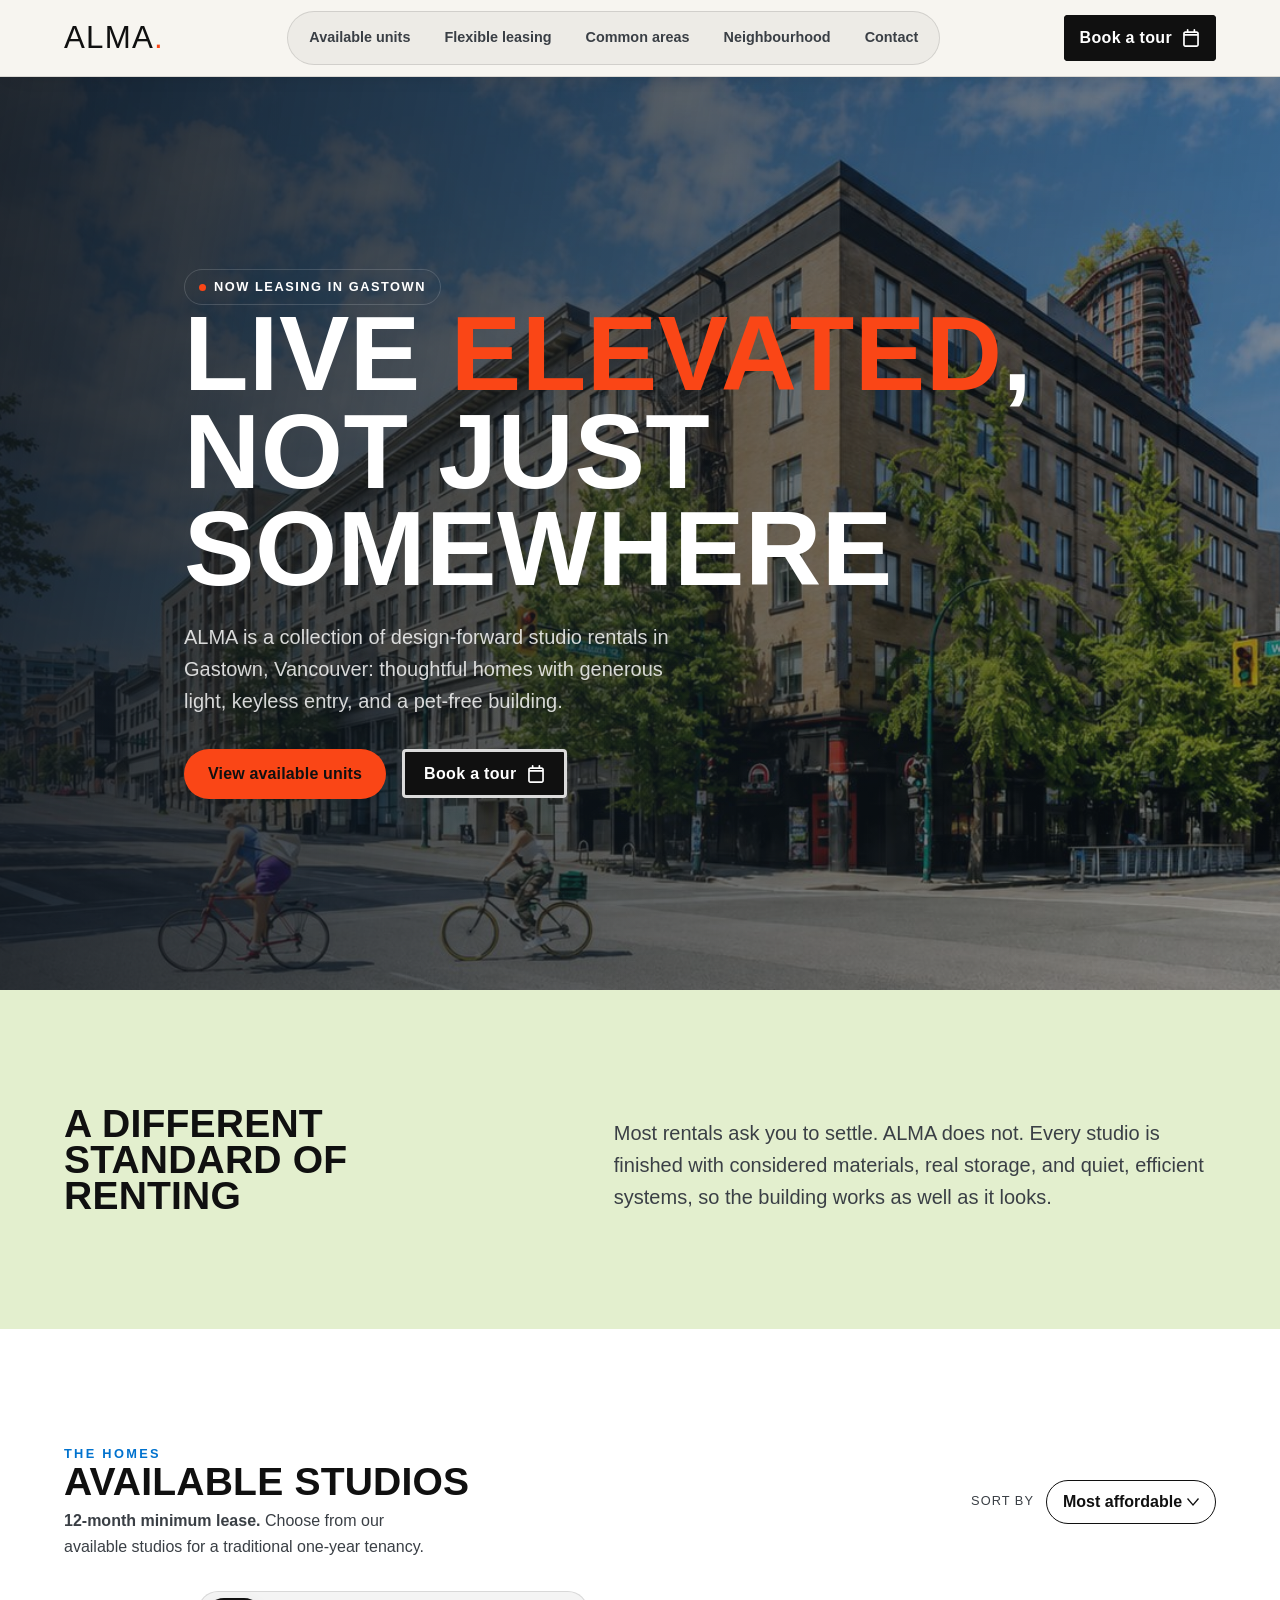
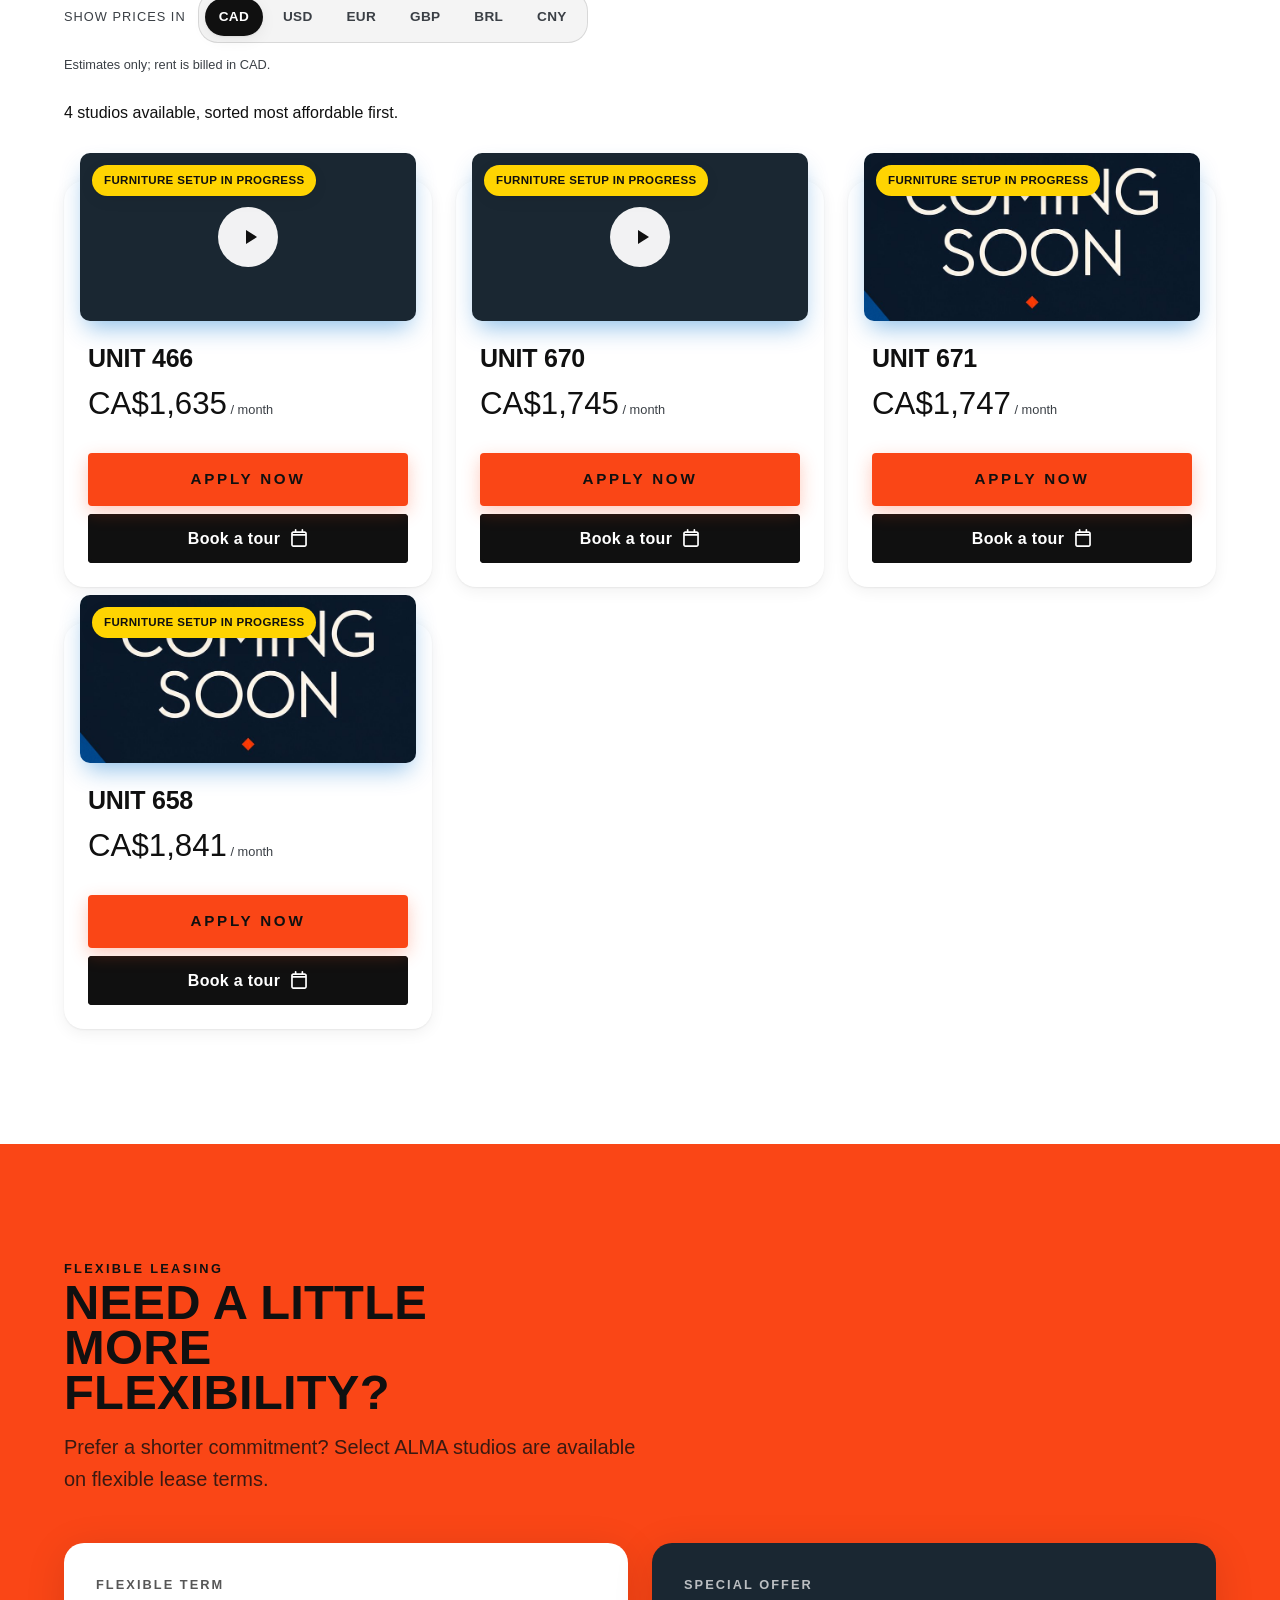
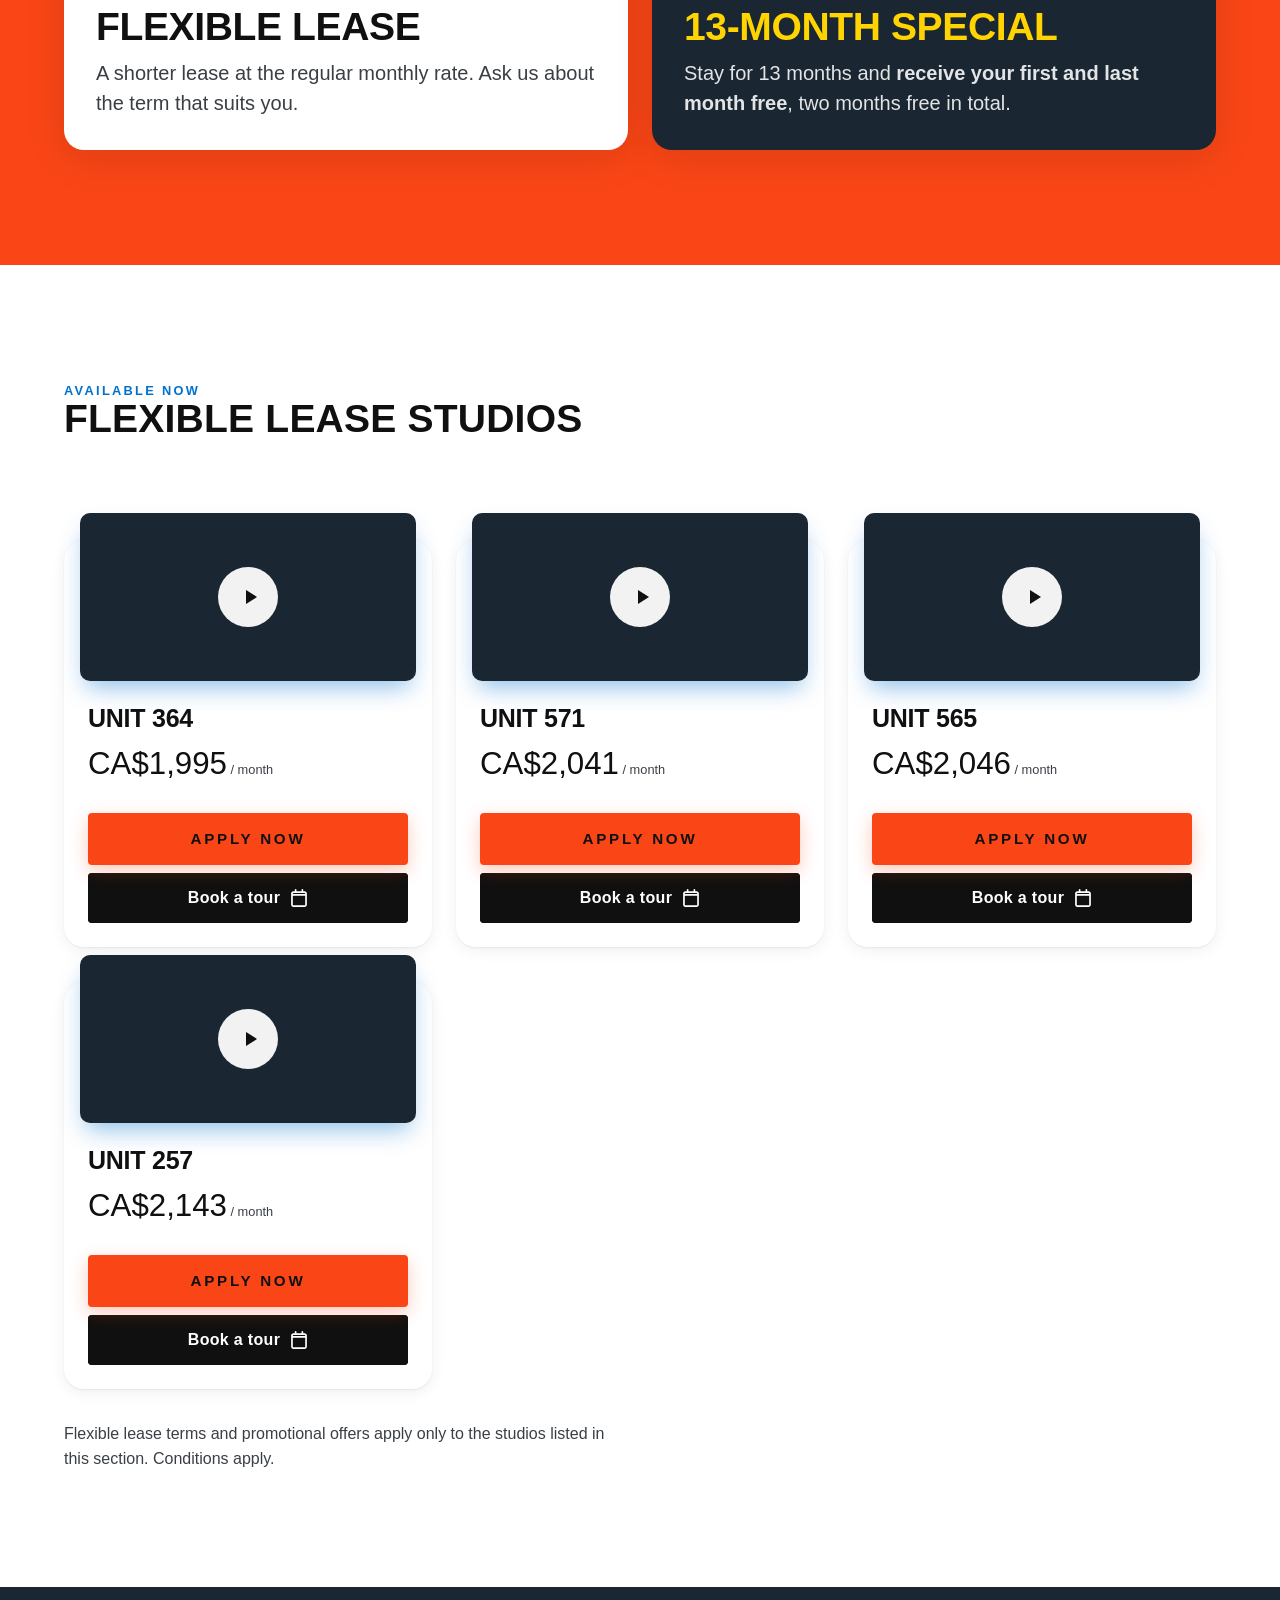
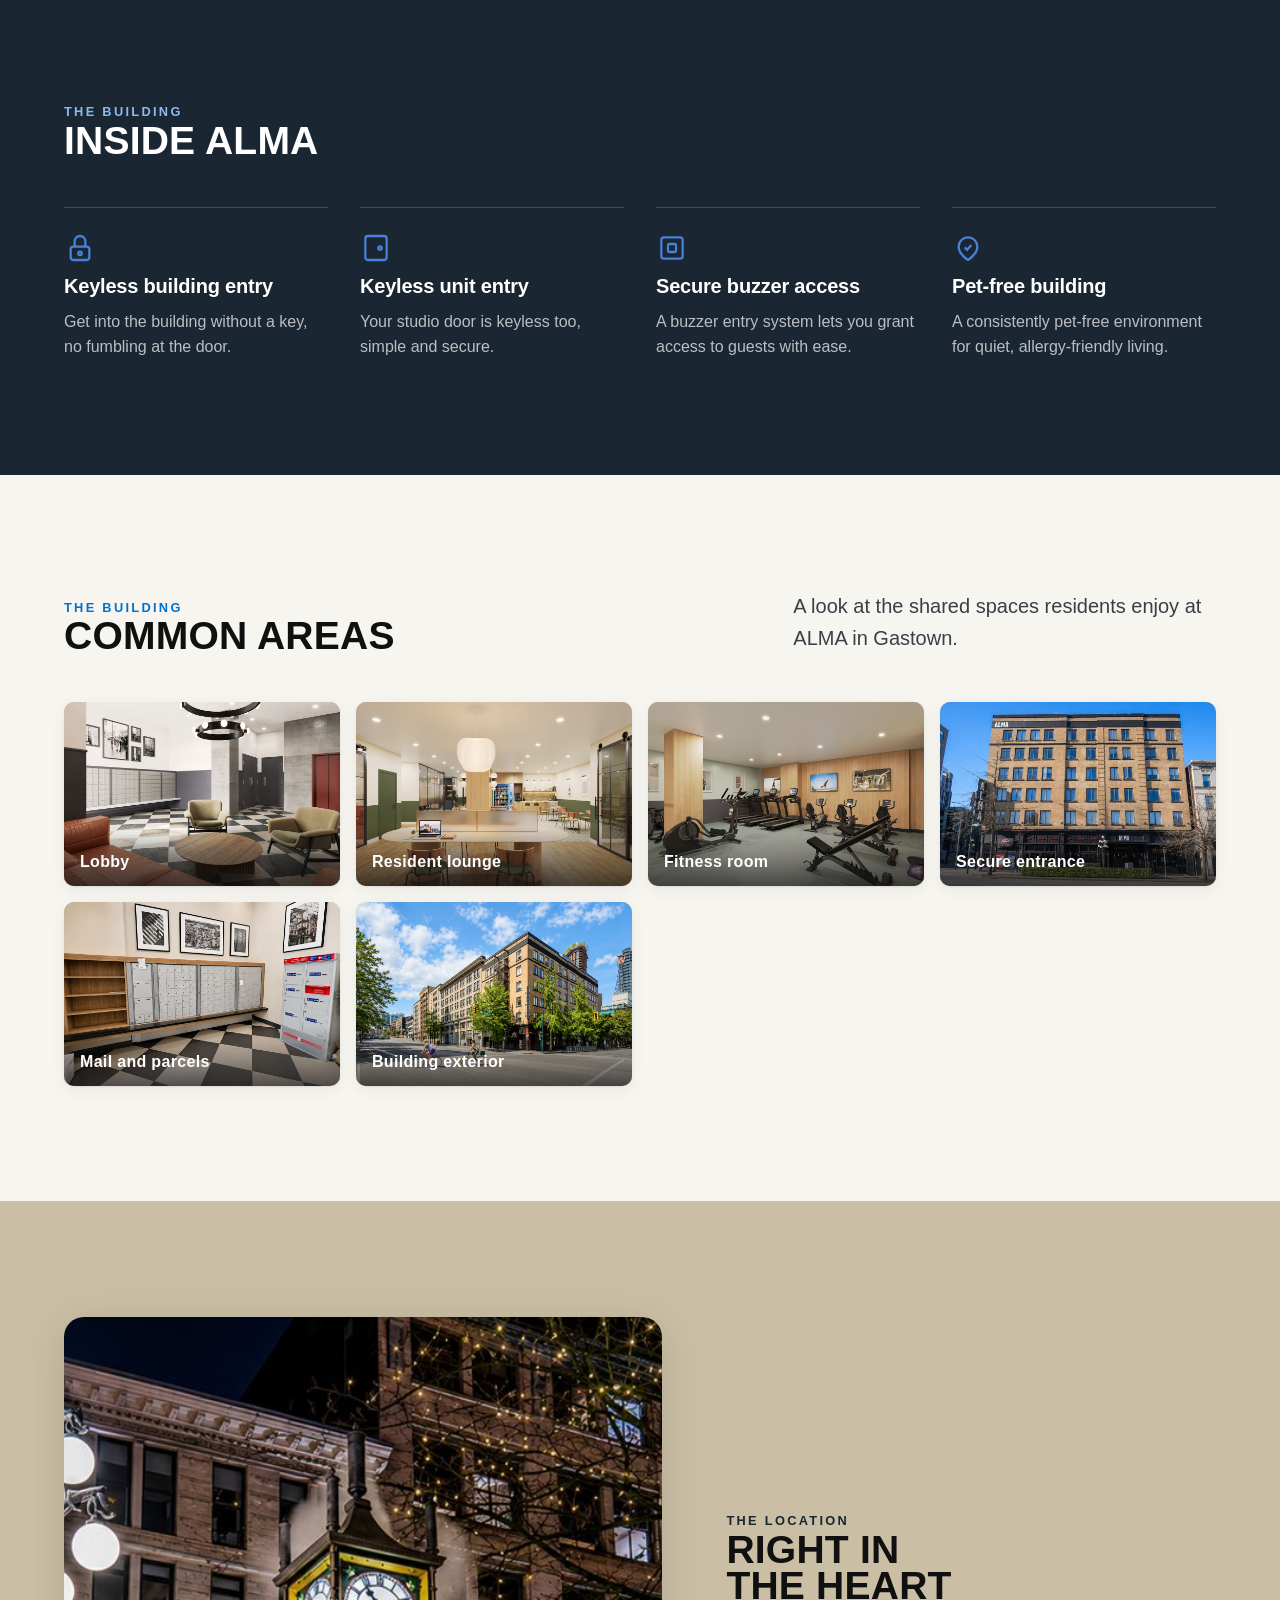
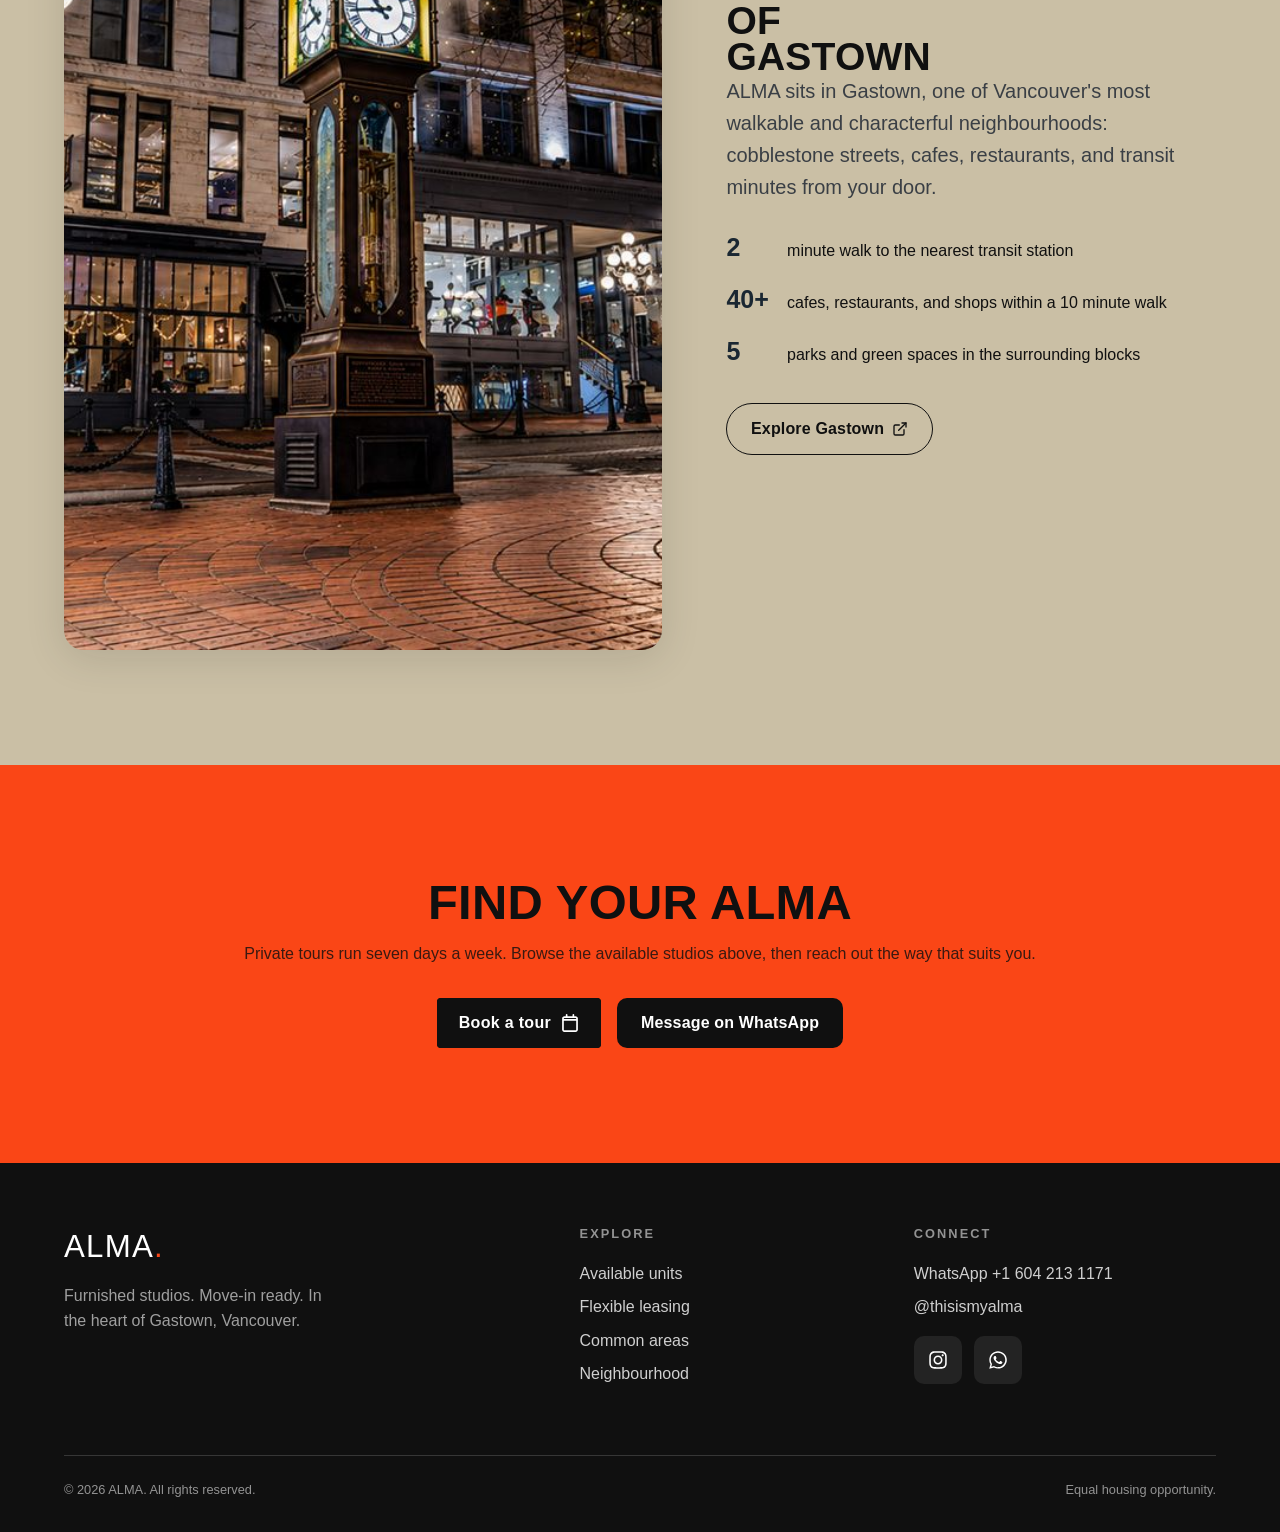
==== commit 67587501: "Add files via upload" ====
--- a/index.html
+++ b/index.html
@@ -186,12 +186,12 @@
       <div class="container">
         <p class="eyebrow reveal">Flexible leasing</p>
         <h2 class="display reveal" id="offers-title">Need a little more flexibility?</h2>
-        <p class="offers-sub reveal">Select ALMA studios are available with lease terms starting from 6 months.</p>
+        <p class="offers-sub reveal">Prefer a shorter commitment? Select ALMA studios are available on flexible lease terms.</p>
         <div class="offer-grid reveal" data-stagger>
           <article class="offer-card offer-card--flex">
             <p class="offer-kicker">Flexible term</p>
-            <h3 class="offer-title">6+ Month Lease</h3>
-            <p class="offer-desc">Stay for a minimum of six months at the regular monthly rent.</p>
+            <h3 class="offer-title">Flexible Lease</h3>
+            <p class="offer-desc">A shorter lease at the regular monthly rate. Ask us about the term that suits you.</p>
           </article>
           <article class="offer-card offer-card--free">
             <p class="offer-kicker">Special offer</p>
--- a/styles.css
+++ b/styles.css
@@ -520,7 +520,7 @@
   display: flex; align-items: center; justify-content: center;
 }
 .unit-notes { position: absolute; z-index: 2; top: 12px; left: 12px; display: flex; flex-direction: column; gap: 6px; align-items: flex-start; max-width: calc(100% - 24px); }
-.unit-note { background: var(--white); color: var(--ink); font-size: 0.72rem; font-weight: 700; letter-spacing: 0.03em; text-transform: uppercase; padding: 6px 12px; border-radius: var(--r-pill); box-shadow: var(--shadow-1); }
+.unit-note { background: var(--white); color: var(--ink); font-size: 0.72rem; font-weight: 700; letter-spacing: 0.03em; text-transform: uppercase; padding: 6px 12px; border-radius: var(--r-pill); box-shadow: var(--shadow-1); white-space: nowrap; }
 .unit-note--status { background: #ffd401; color: var(--ink); } /* high-visibility status (pending) */
 .play-btn { width: 60px; height: 60px; border-radius: 50%; background: rgba(255,255,255,0.94); color: var(--ink); display: inline-flex; align-items: center; justify-content: center; transition: transform var(--dur) var(--ease-out), background var(--dur) var(--ease-out); }
 .play-btn svg { width: 24px; height: 24px; margin-left: 3px; }
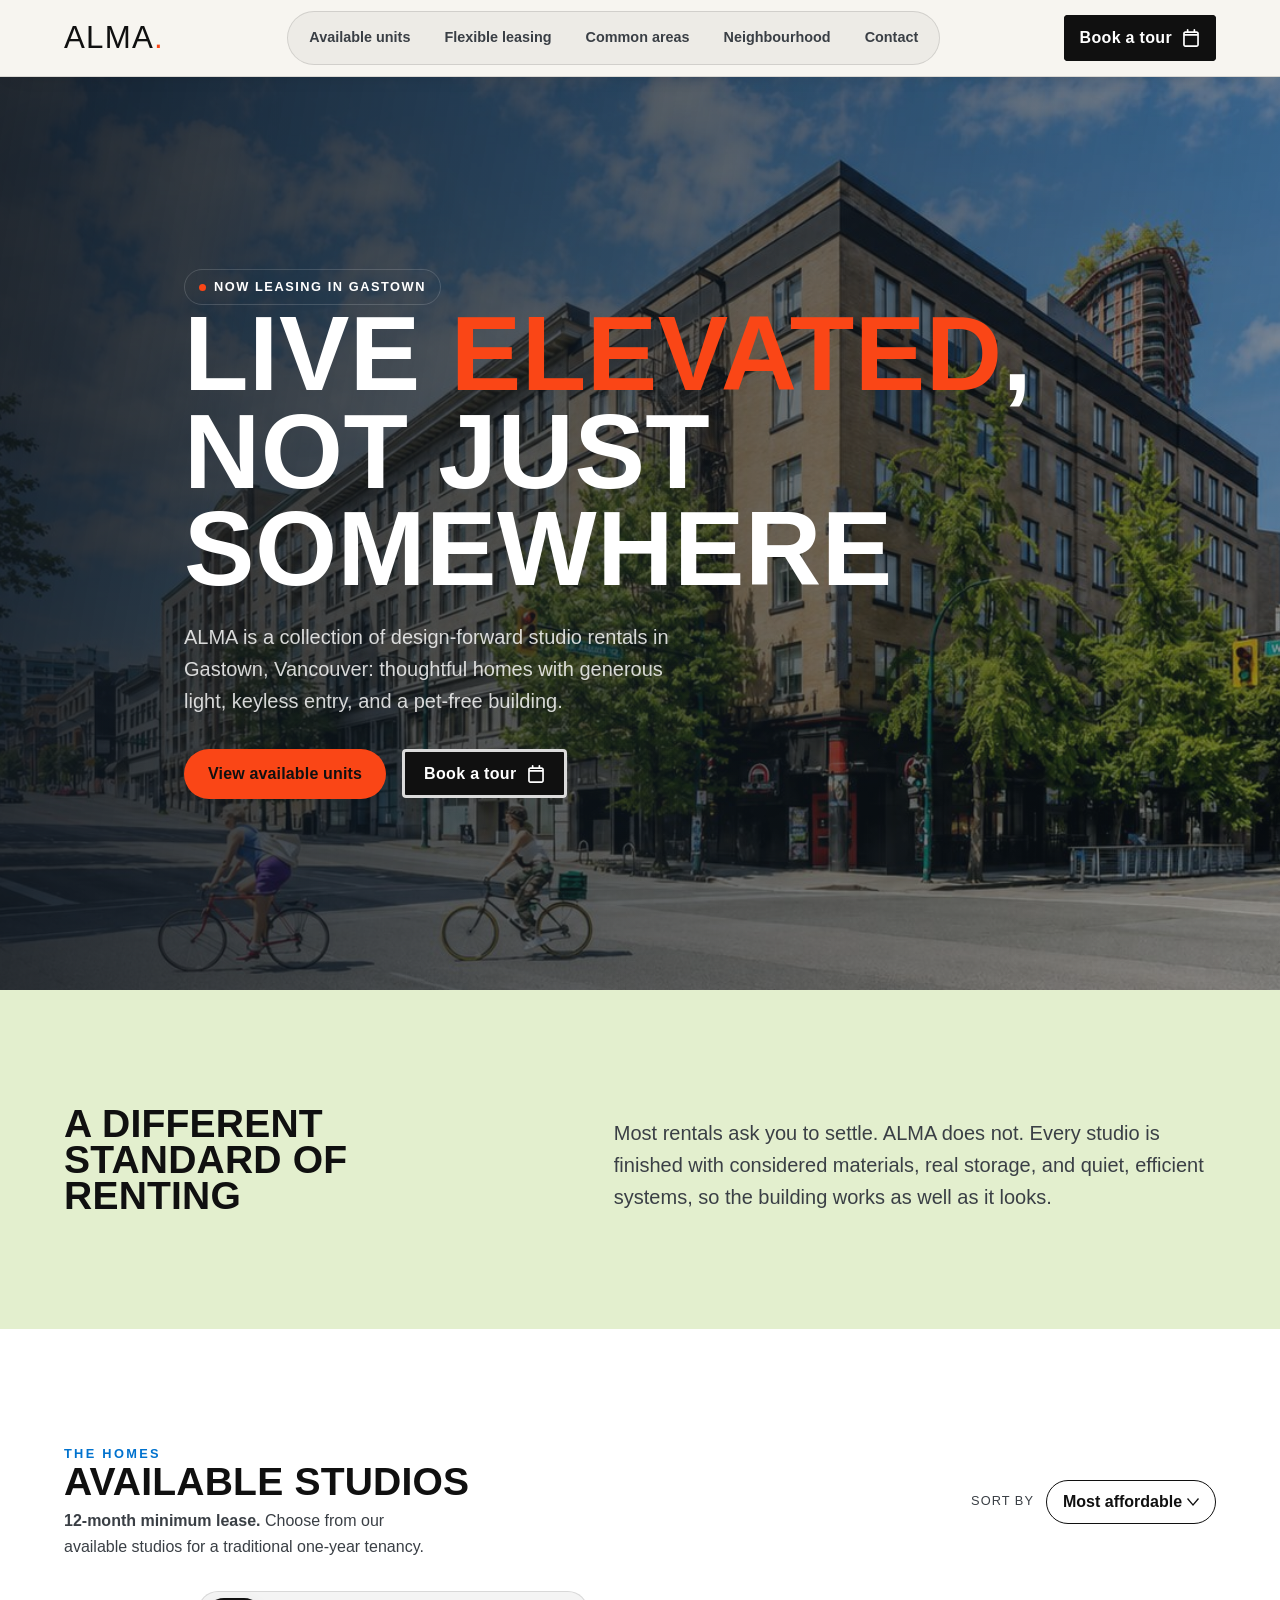
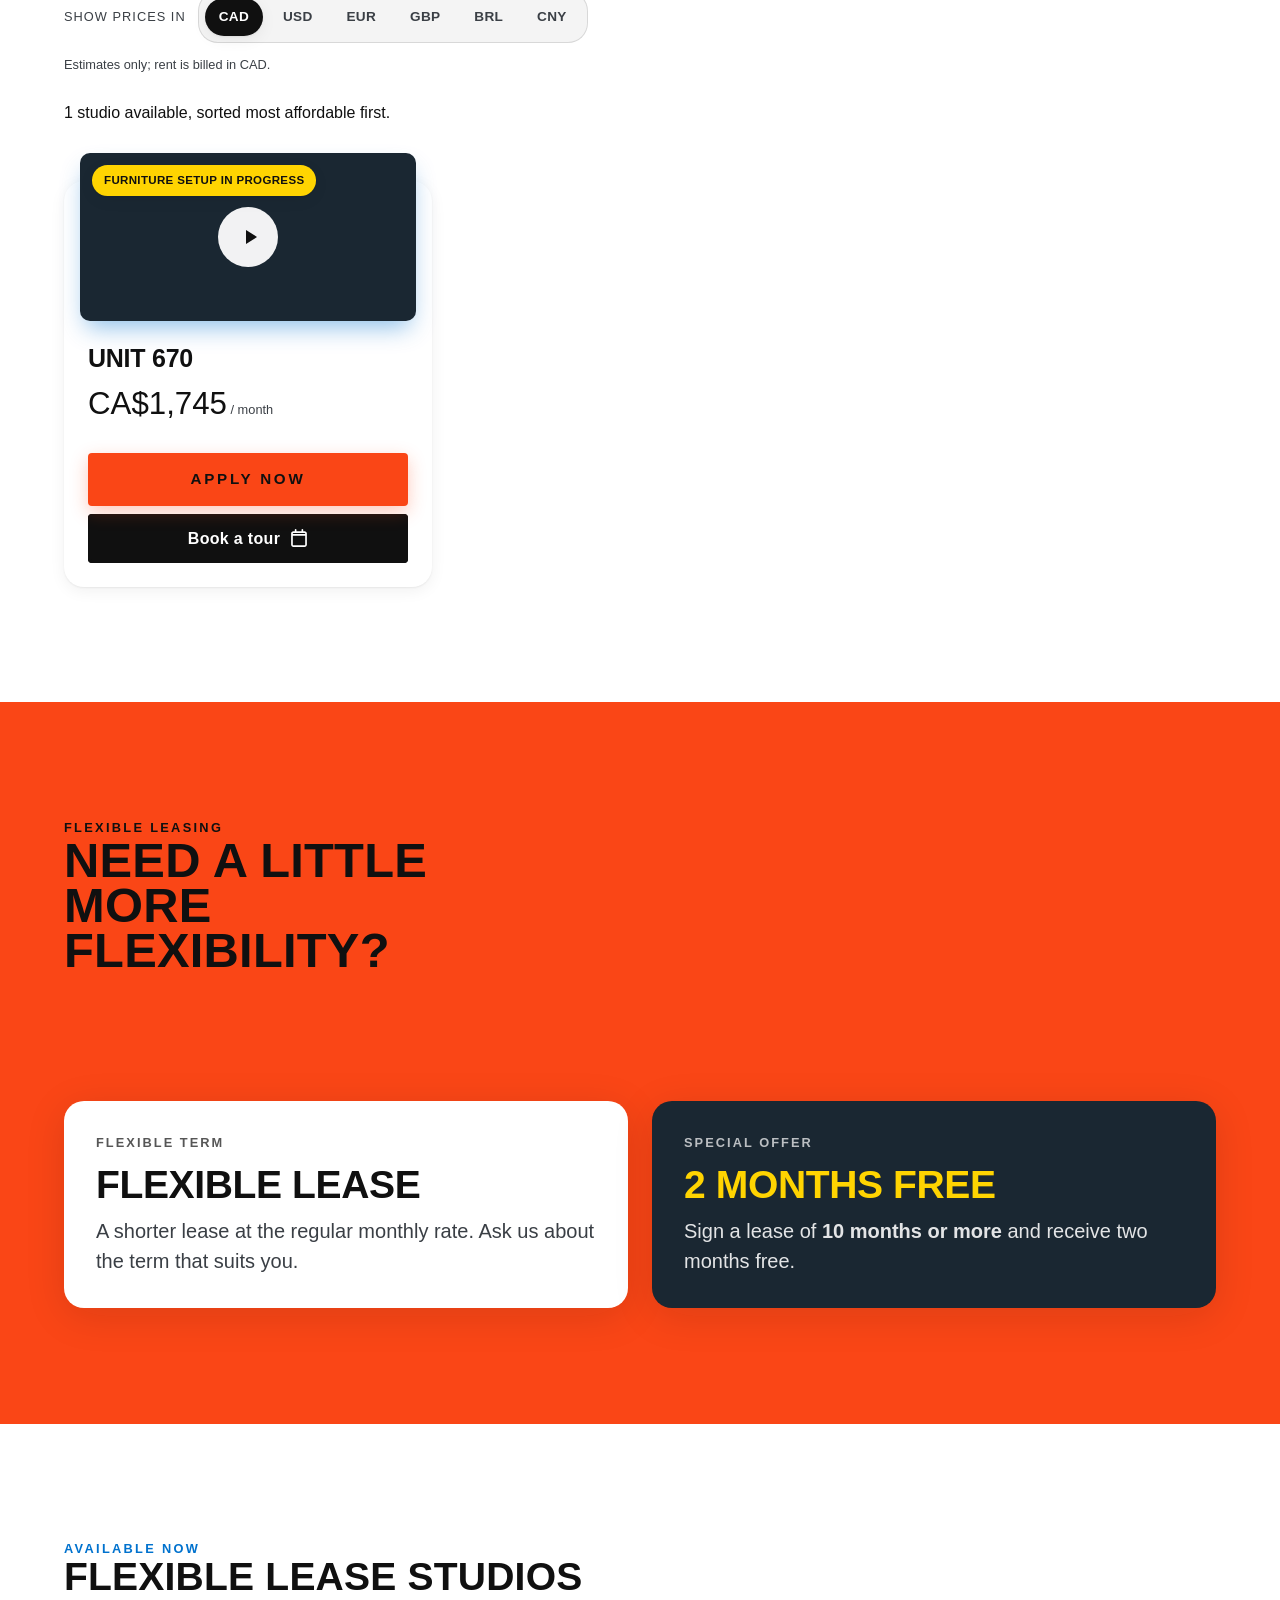
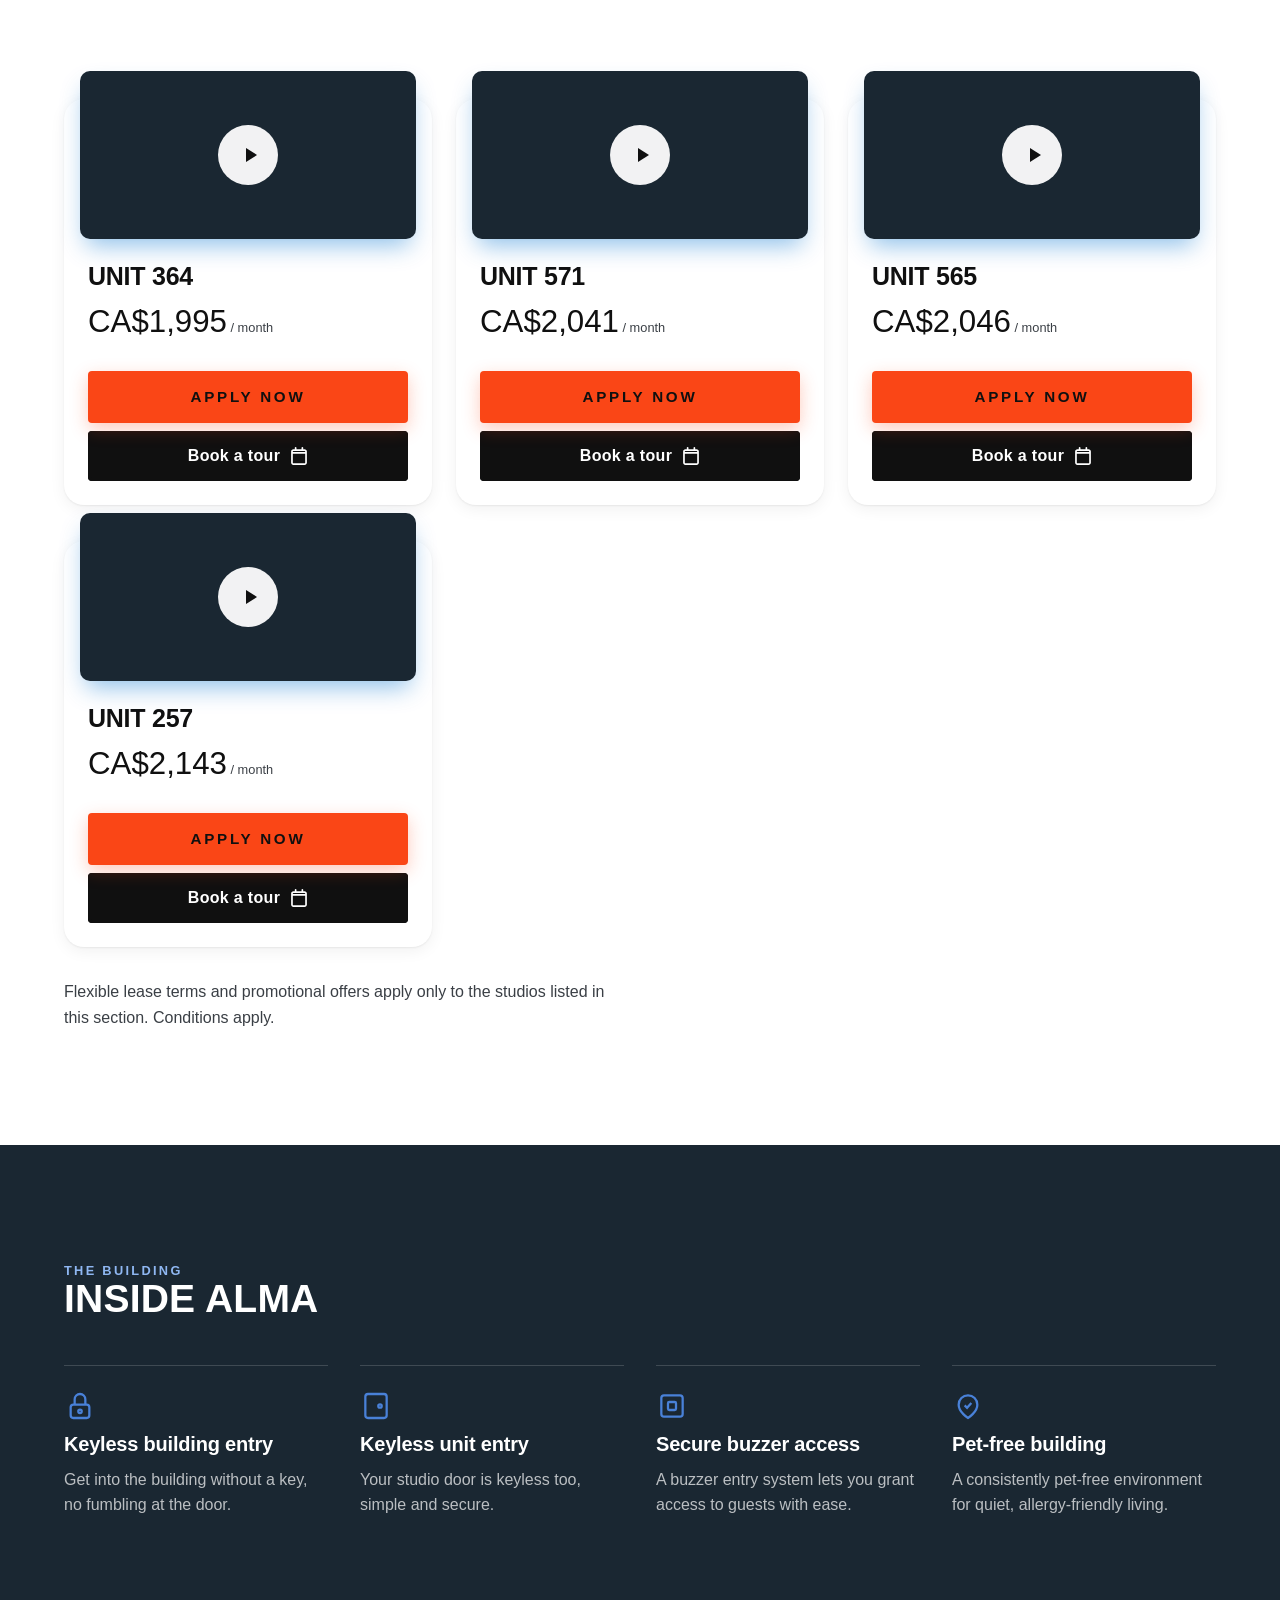
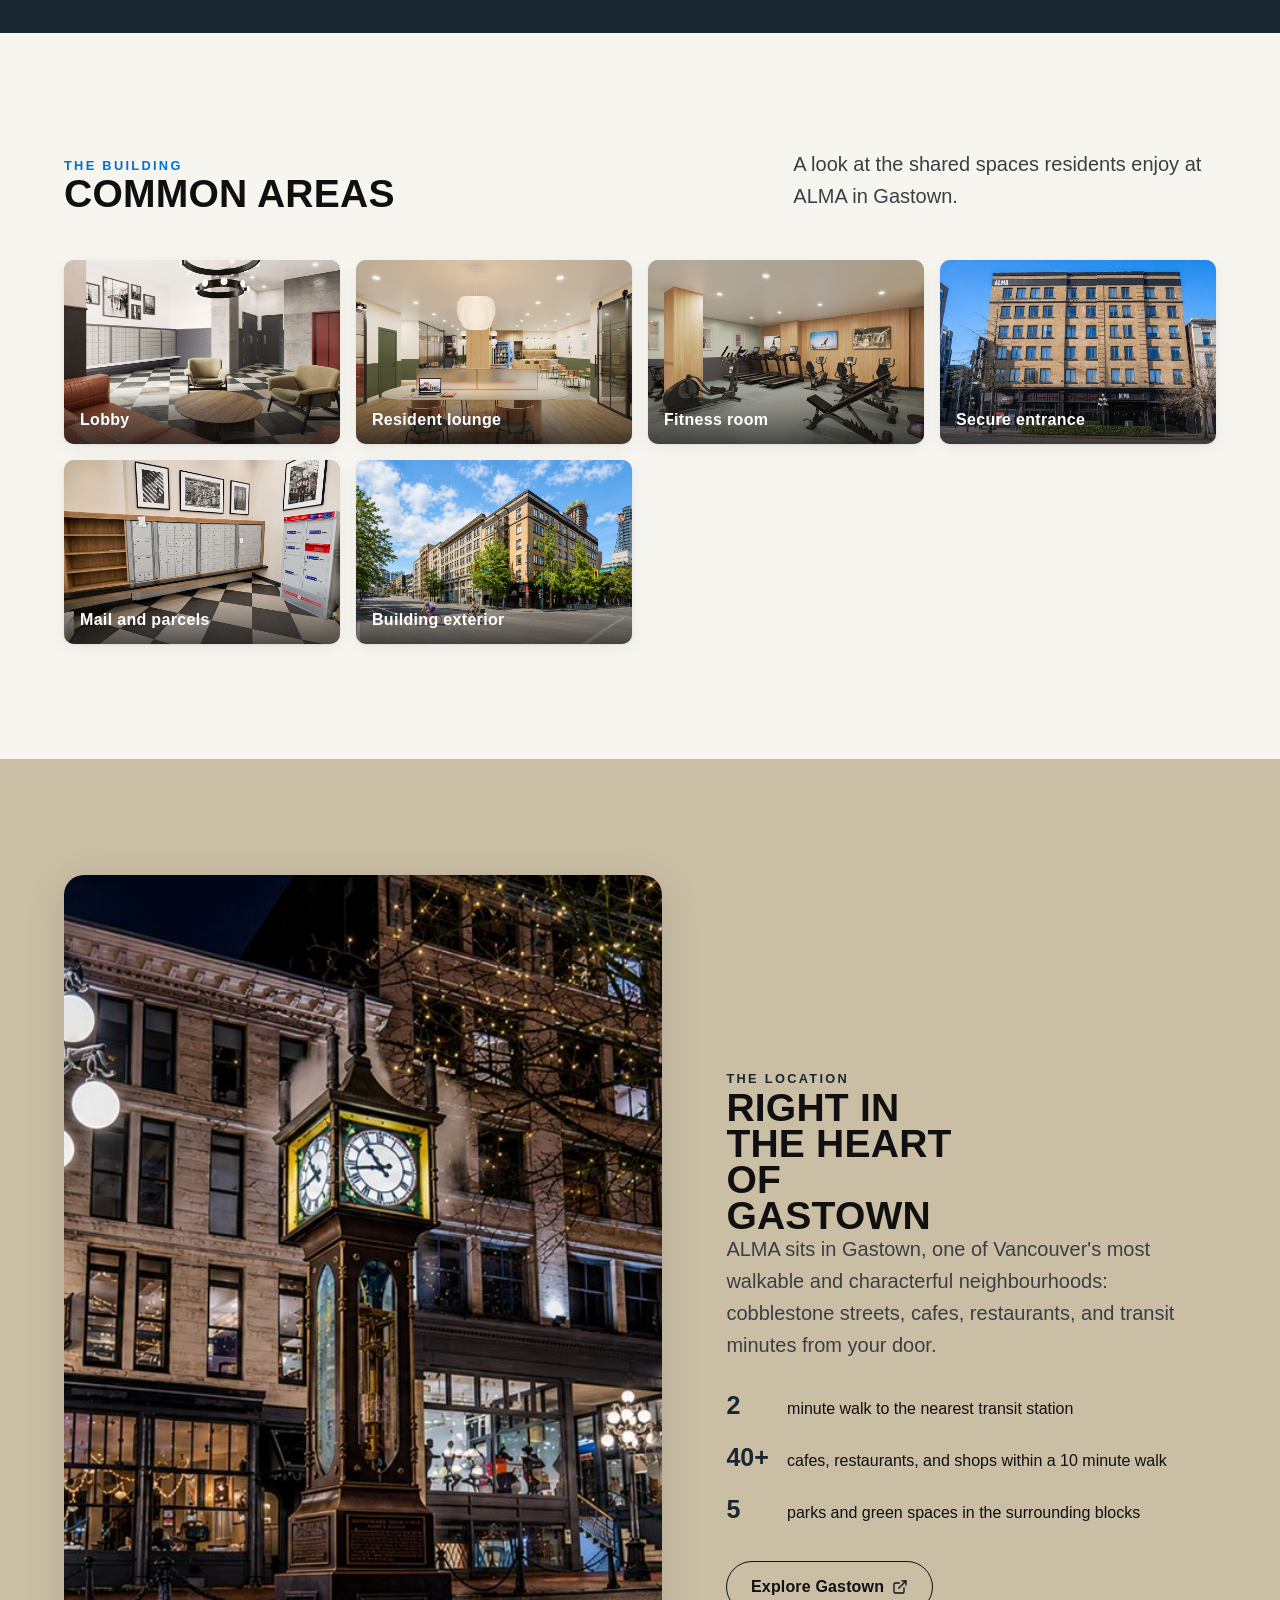
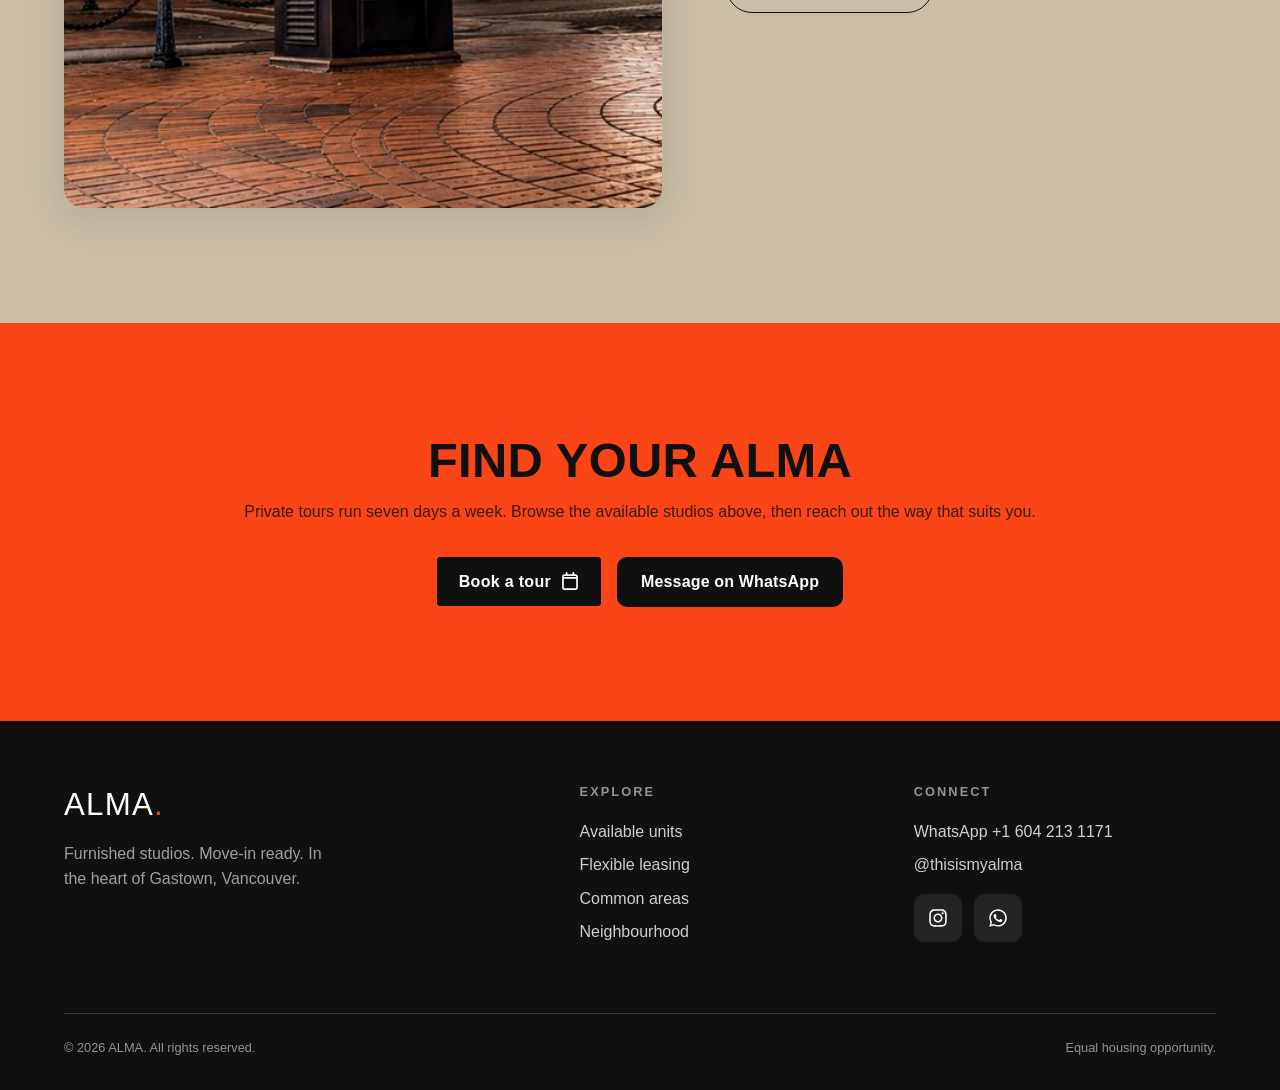
==== commit ac5ac767: "Add files via upload" ====
--- a/index.html
+++ b/index.html
@@ -195,8 +195,8 @@
           </article>
           <article class="offer-card offer-card--free">
             <p class="offer-kicker">Special offer</p>
-            <h3 class="offer-title">13-Month Special</h3>
-            <p class="offer-desc">Stay for 13 months and <strong>receive your first and last month free</strong>, two months free in total.</p>
+            <h3 class="offer-title">2 Months Free</h3>
+            <p class="offer-desc">Sign a lease of <strong>10 months or more</strong> and receive two months free.</p>
           </article>
         </div>
       </div>
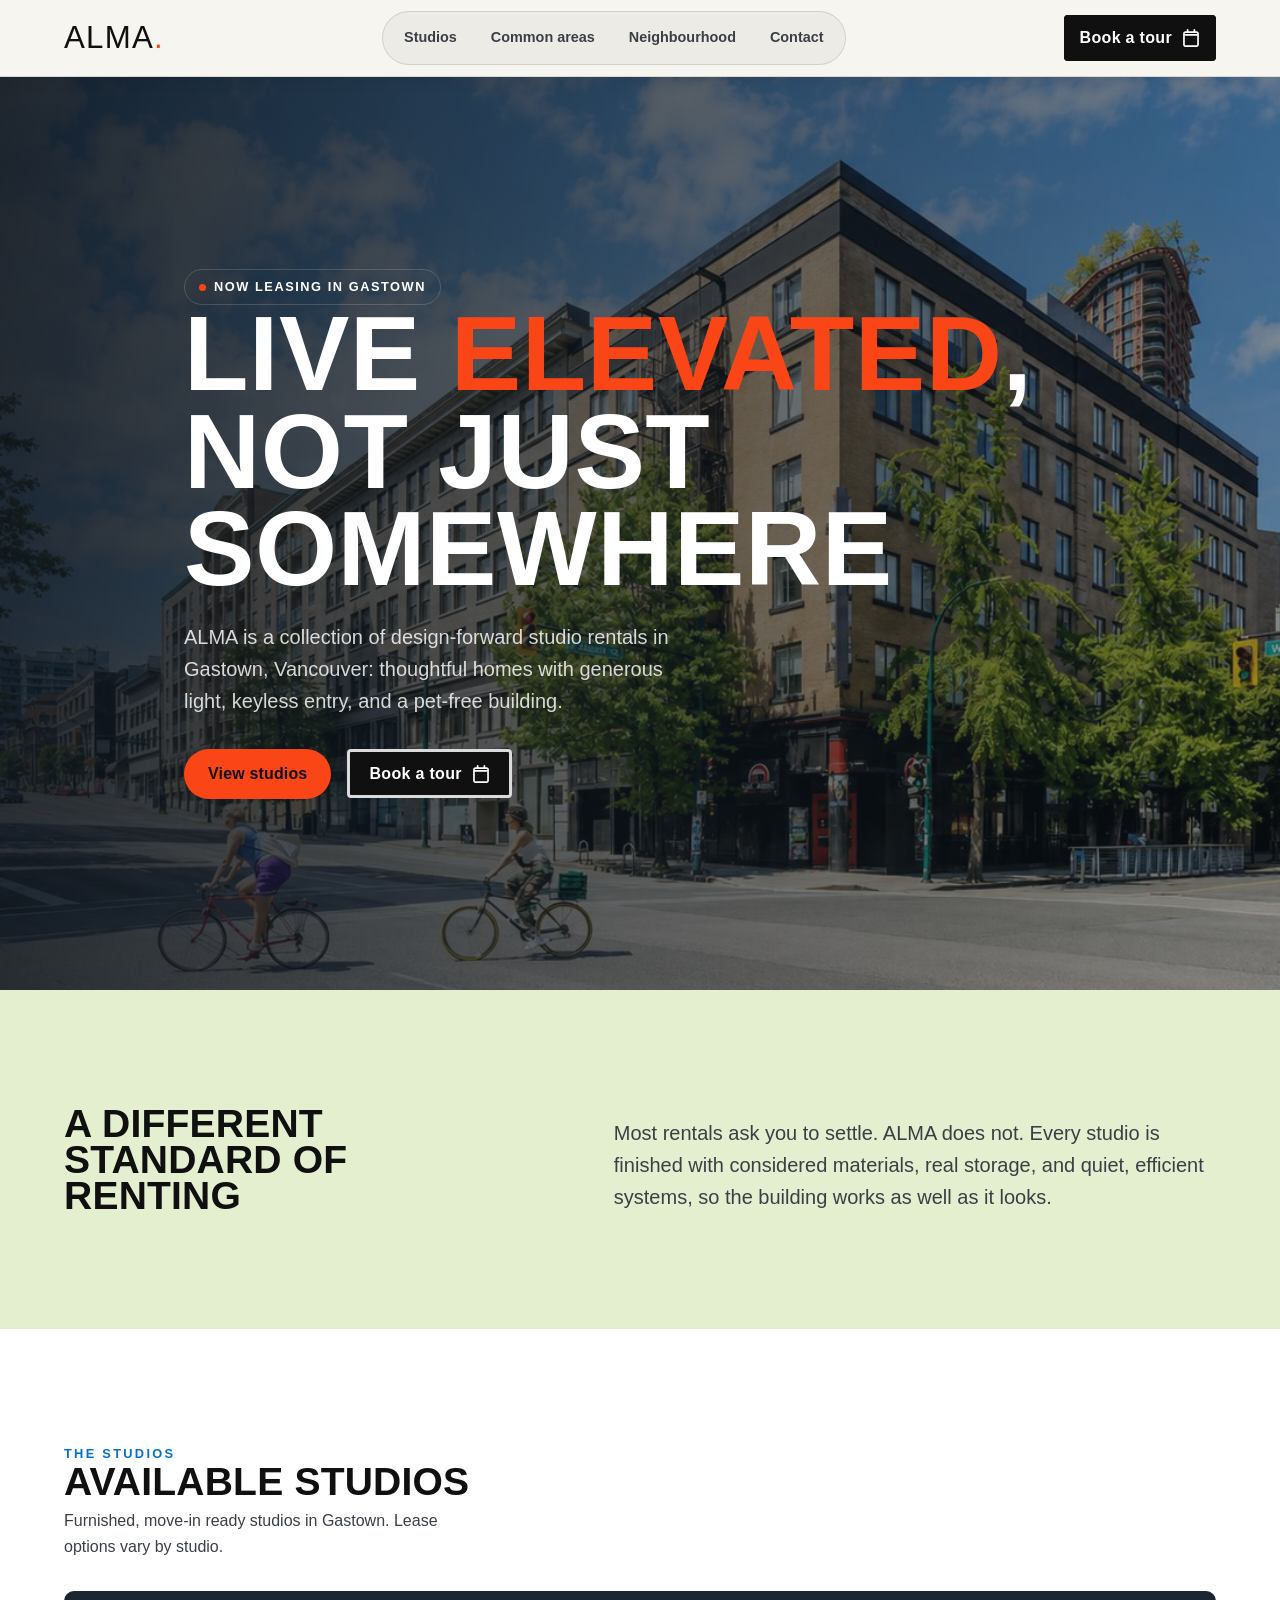
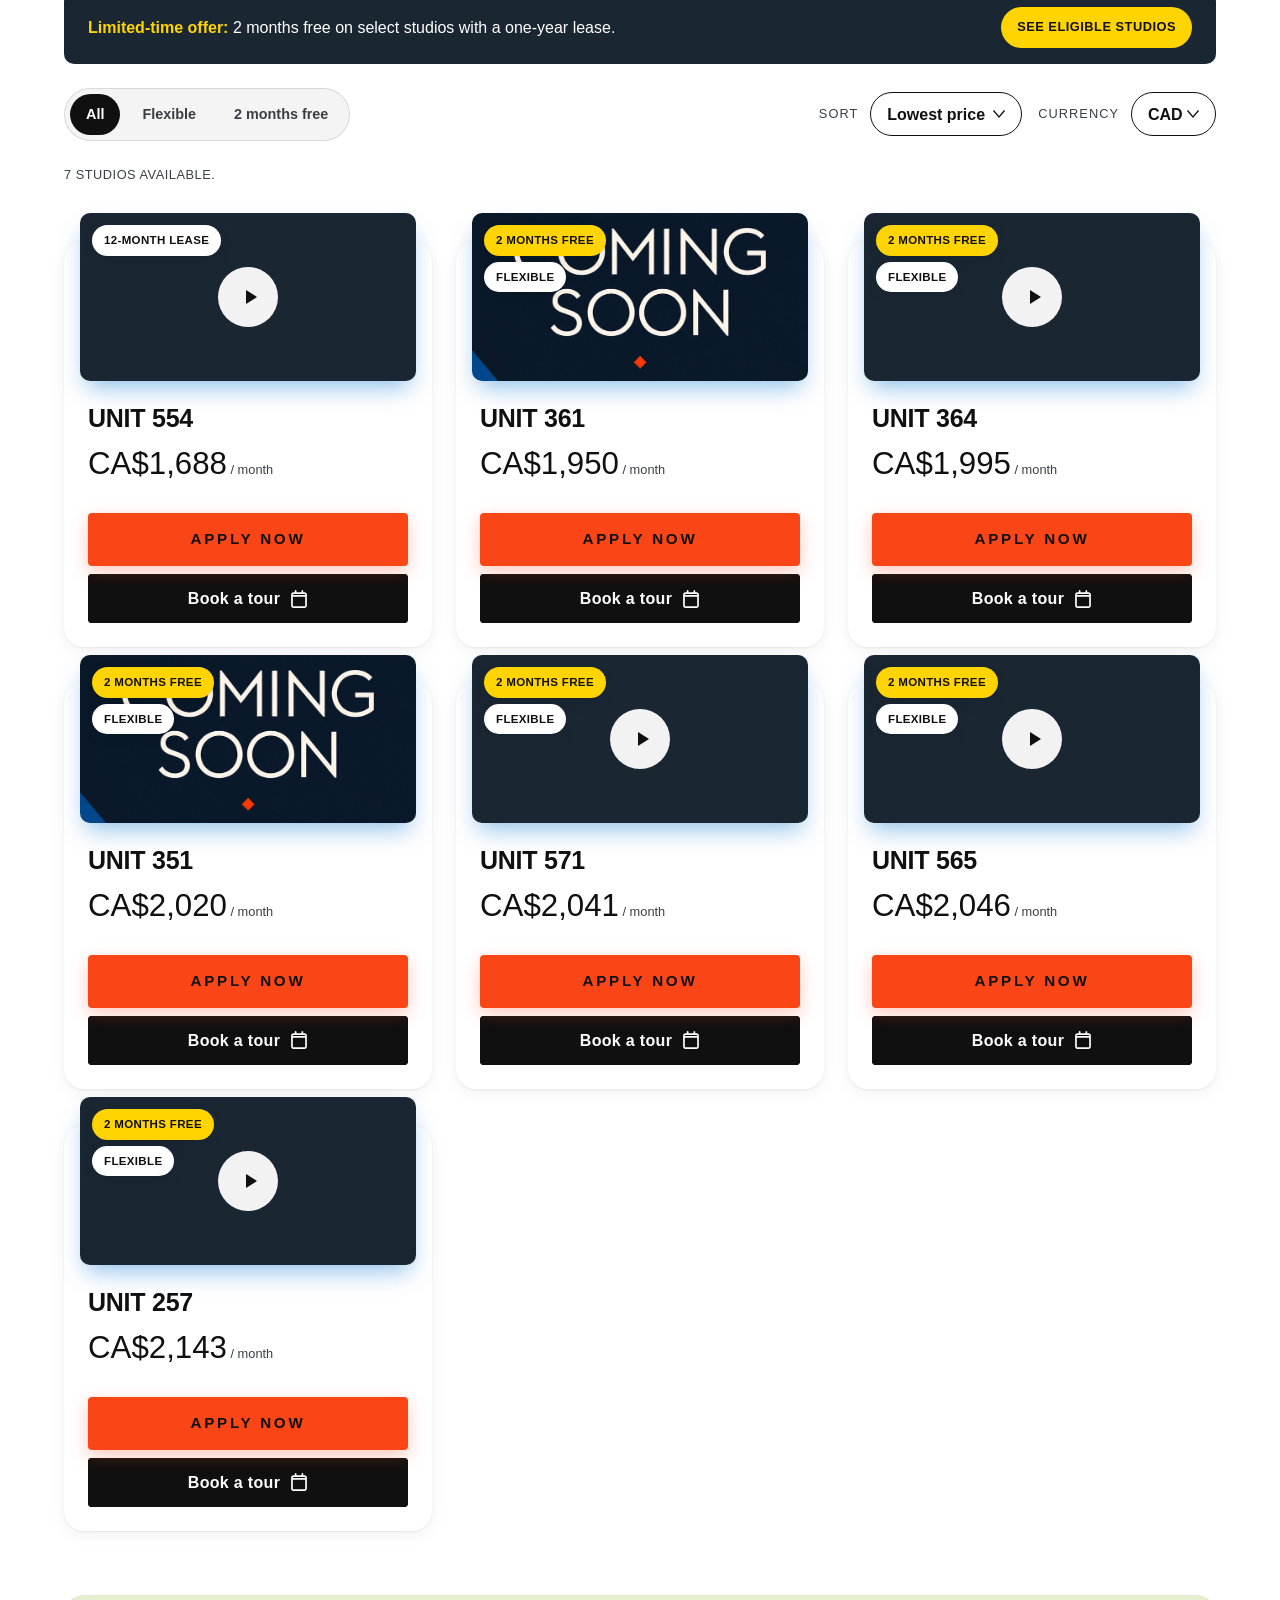
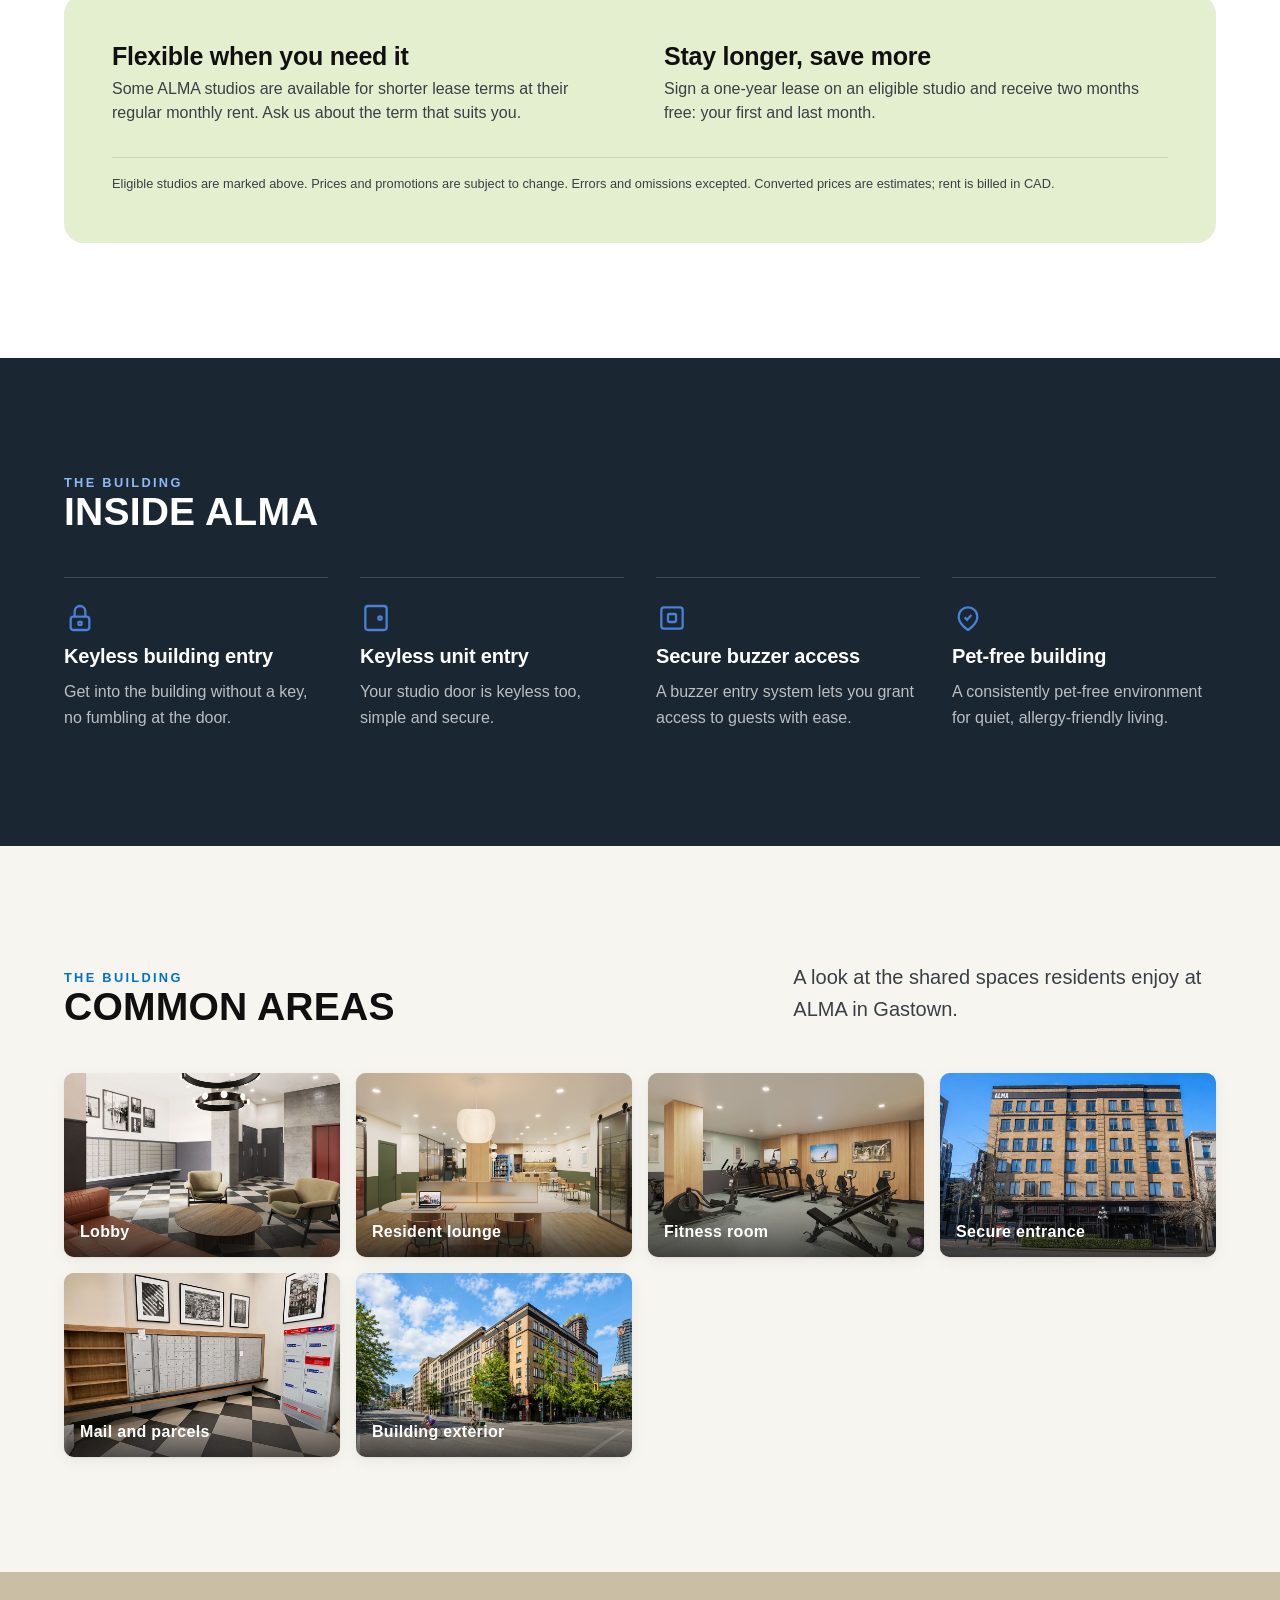
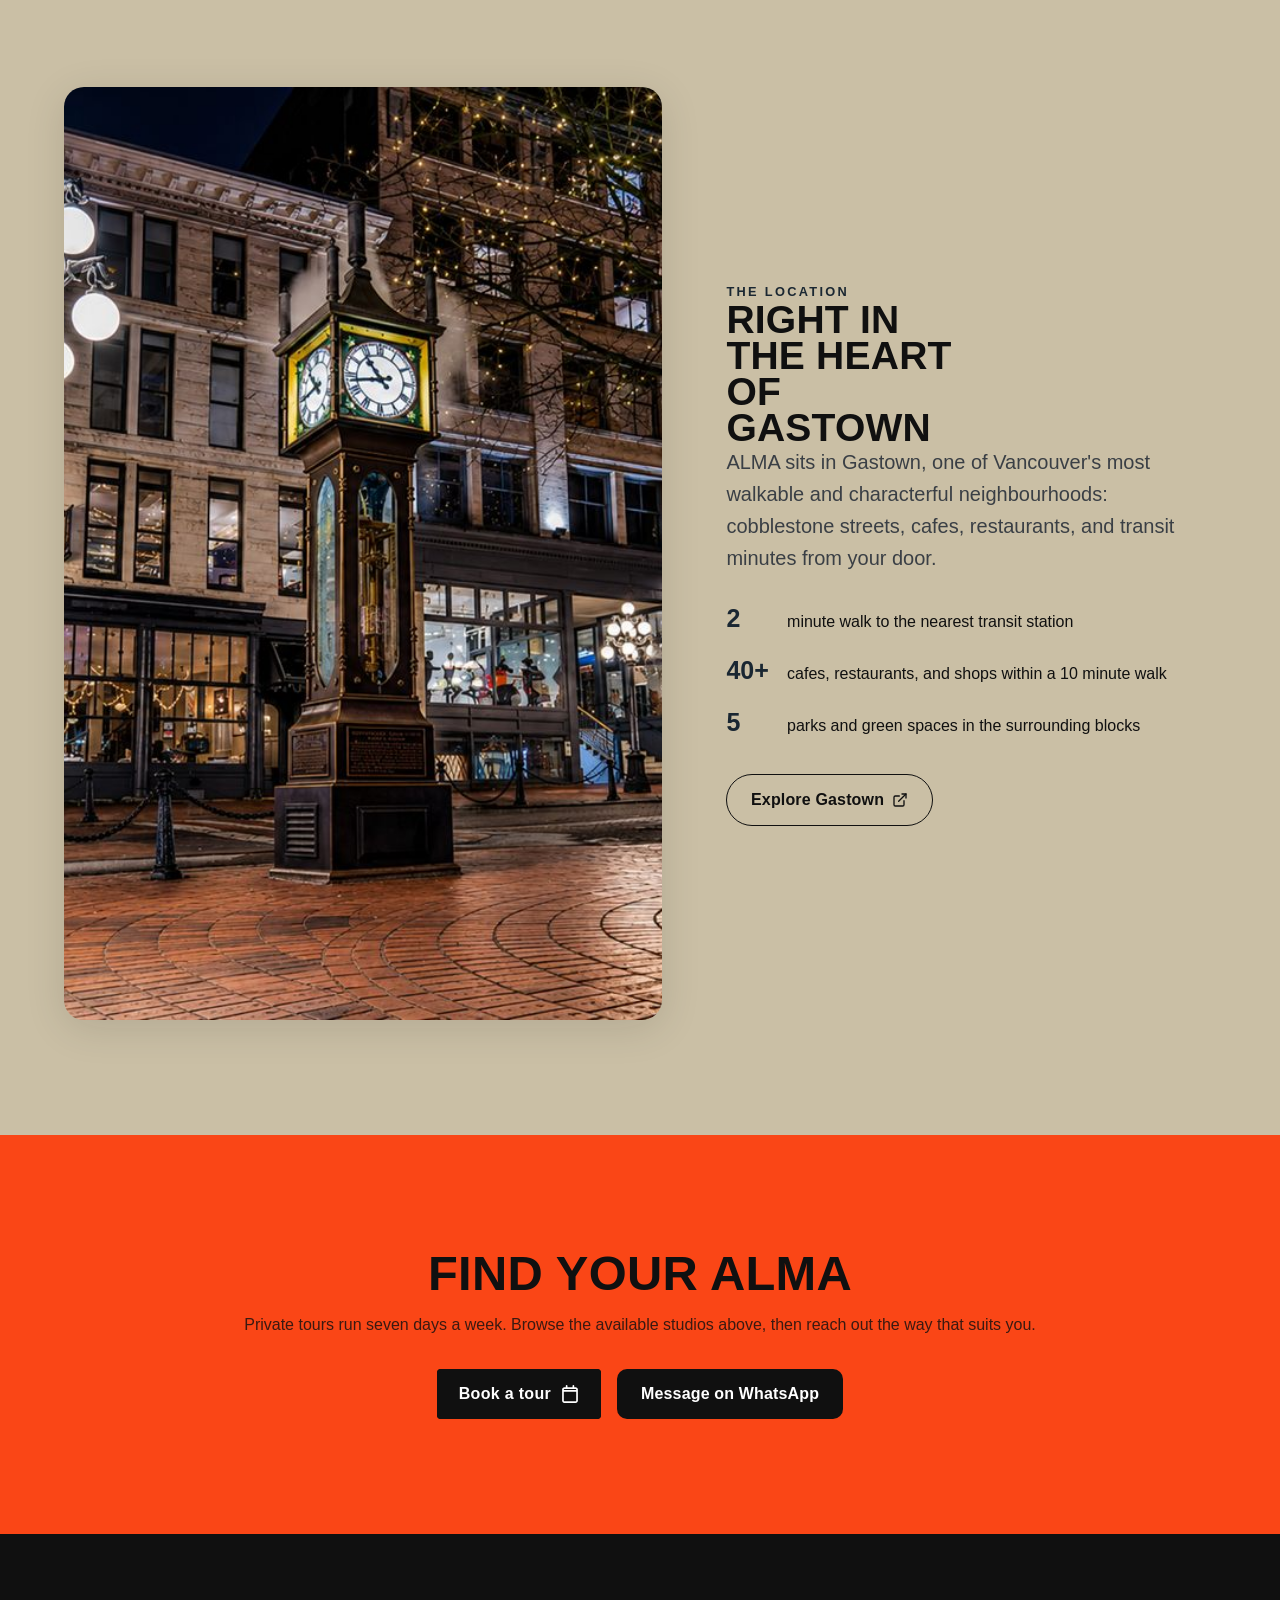
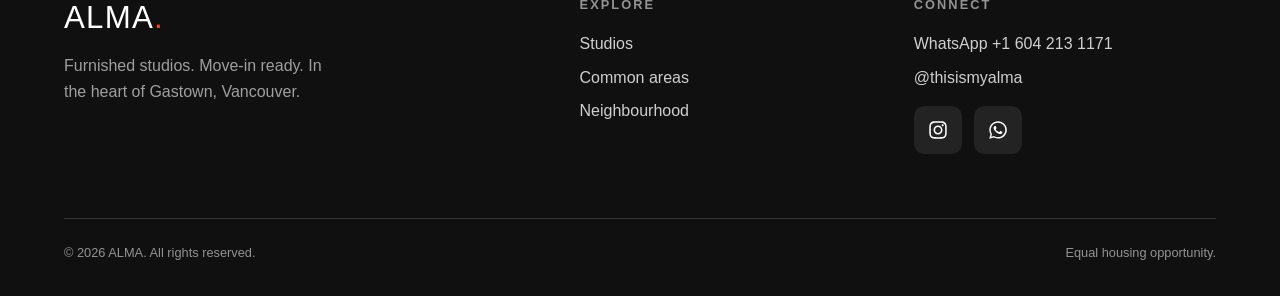
==== commit 138d1ffa: "Add files via upload" ====
--- a/index.html
+++ b/index.html
@@ -69,8 +69,7 @@
       <a class="brand" href="#top" aria-label="ALMA home">ALMA<span class="dot">.</span></a>
 
       <nav class="nav-links" aria-label="Primary">
-        <a href="#units">Available units</a>
-        <a href="#offers">Flexible leasing</a>
+        <a href="#units">Studios</a>
         <a href="#common-areas">Common areas</a>
         <a href="#neighbourhood">Neighbourhood</a>
         <a href="#contact">Contact</a>
@@ -88,8 +87,7 @@
     </div>
 
     <nav class="nav-mobile" id="nav-mobile" aria-label="Mobile">
-      <a href="#units">Available units</a>
-      <a href="#offers">Flexible leasing</a>
+      <a href="#units">Studios</a>
       <a href="#common-areas">Common areas</a>
       <a href="#neighbourhood">Neighbourhood</a>
       <a href="#contact">Contact</a>
@@ -115,7 +113,7 @@
           thoughtful homes with generous light, keyless entry, and a pet-free building.
         </p>
         <div class="hero-actions reveal">
-          <span class="magnetic"><a class="btn btn-primary" href="#units">View available units</a></span>
+          <span class="magnetic"><a class="btn btn-primary" href="#units">View studios</a></span>
           <button class="btn-tour js-tour">
             <span class="text">Book a tour</span>
             <svg viewBox="0 0 448 512" aria-hidden="true"><path d="M128 0c13.3 0 24 10.7 24 24V64H296V24c0-13.3 10.7-24 24-24s24 10.7 24 24V64h40c35.3 0 64 28.7 64 64v16 48V448c0 35.3-28.7 64-64 64H64c-35.3 0-64-28.7-64-64V192 144 128C0 92.7 28.7 64 64 64h40V24c0-13.3 10.7-24 24-24zM400 192H48V448c0 8.8 7.2 16 16 16H384c8.8 0 16-7.2 16-16V192zM64 112c-8.8 0-16 7.2-16 16v16H400V128c0-8.8-7.2-16-16-16H64z"/></svg>
@@ -138,81 +136,72 @@
       </div>
     </section>
 
-    <!-- ============ Available units (regular) ============ -->
+    <!-- ============ Studios (one inventory) ============ -->
     <section class="residences section" id="units" aria-labelledby="grid-title">
       <div class="container">
-        <div class="units-bar">
-          <div>
-            <p class="eyebrow">The homes</p>
-            <h2 class="display" id="grid-title" style="font-size: var(--fs-500)">Available studios</h2>
-            <p class="lease-note"><strong>12-month minimum lease.</strong> Choose from our available studios for a traditional one-year tenancy.</p>
-          </div>
-          <div class="sort">
-            <label for="sort">Sort by</label>
-            <select id="sort" aria-label="Sort units">
-              <option value="affordable">Most affordable</option>
-              <option value="highest">Highest price</option>
-              <option value="unit">Unit number</option>
-            </select>
-          </div>
-        </div>
-
-        <div class="currency-row">
-          <span class="cur-label">Show prices in</span>
-          <div class="currency-switcher" role="group" aria-label="Display currency">
-            <button class="currency-btn active" data-currency="CAD" aria-pressed="true">CAD</button>
-            <button class="currency-btn" data-currency="USD" aria-pressed="false">USD</button>
-            <button class="currency-btn" data-currency="EUR" aria-pressed="false">EUR</button>
-            <button class="currency-btn" data-currency="GBP" aria-pressed="false">GBP</button>
-            <button class="currency-btn" data-currency="BRL" aria-pressed="false">BRL</button>
-            <button class="currency-btn" data-currency="CNY" aria-pressed="false">CNY</button>
-          </div>
-          <span class="cur-note">Estimates only; rent is billed in CAD.</span>
+        <div class="units-head reveal">
+          <p class="eyebrow">The studios</p>
+          <h2 class="display" id="grid-title" style="font-size: var(--fs-500)">Available studios</h2>
+          <p class="lease-note">Furnished, move-in ready studios in Gastown. Lease options vary by studio.</p>
+        </div>
+
+        <!-- Promo banner -->
+        <div class="promo-banner reveal">
+          <span class="promo-banner__text"><strong>Limited-time offer:</strong> 2 months free on select studios with a one-year lease.</span>
+          <button class="promo-banner__cta" data-filter="promo">See eligible studios</button>
+        </div>
+
+        <!-- Controls -->
+        <div class="units-controls">
+          <div class="unit-filters" role="group" aria-label="Filter studios">
+            <button class="filter-btn active" data-filter="all" aria-pressed="true">All</button>
+            <button class="filter-btn" data-filter="flexible" aria-pressed="false">Flexible</button>
+            <button class="filter-btn" data-filter="promo" aria-pressed="false">2 months free</button>
+          </div>
+          <div class="units-controls__right">
+            <div class="sort">
+              <label for="sort">Sort</label>
+              <select id="sort" aria-label="Sort studios">
+                <option value="affordable">Lowest price</option>
+                <option value="highest">Highest price</option>
+                <option value="unit">Unit number</option>
+              </select>
+            </div>
+            <div class="sort">
+              <label for="currency">Currency</label>
+              <select id="currency" aria-label="Display currency">
+                <option value="CAD">CAD</option>
+                <option value="USD">USD</option>
+                <option value="CNY">CNY</option>
+                <option value="EUR">EUR</option>
+                <option value="GBP">GBP</option>
+                <option value="BRL">BRL</option>
+              </select>
+            </div>
+          </div>
         </div>
 
         <p id="unit-status" class="count" aria-live="polite"></p>
 
         <div class="unit-grid" id="unit-grid">
           <noscript>
-            <p>Please enable JavaScript to view and sort available units, or
+            <p>Please enable JavaScript to view and sort available studios, or
               <a href="mailto:michael@basepointpm.com">email our leasing team</a>.</p>
           </noscript>
         </div>
-      </div>
-    </section>
-
-    <!-- ============ Flexible leasing (offers) ============ -->
-    <section class="offers section" id="offers" aria-labelledby="offers-title">
-      <div class="container">
-        <p class="eyebrow reveal">Flexible leasing</p>
-        <h2 class="display reveal" id="offers-title">Need a little more flexibility?</h2>
-        <p class="offers-sub reveal">Prefer a shorter commitment? Select ALMA studios are available on flexible lease terms.</p>
-        <div class="offer-grid reveal" data-stagger>
-          <article class="offer-card offer-card--flex">
-            <p class="offer-kicker">Flexible term</p>
-            <h3 class="offer-title">Flexible Lease</h3>
-            <p class="offer-desc">A shorter lease at the regular monthly rate. Ask us about the term that suits you.</p>
-          </article>
-          <article class="offer-card offer-card--free">
-            <p class="offer-kicker">Special offer</p>
-            <h3 class="offer-title">2 Months Free</h3>
-            <p class="offer-desc">Sign a lease of <strong>10 months or more</strong> and receive two months free.</p>
-          </article>
-        </div>
-      </div>
-    </section>
-
-    <!-- ============ Flexible Lease Studios ============ -->
-    <section class="residences section" id="flexible" aria-labelledby="flexible-title">
-      <div class="container">
-        <div class="section-head reveal" style="border:0">
-          <div>
-            <p class="eyebrow">Available now</p>
-            <h2 class="display" id="flexible-title" style="font-size: var(--fs-500)">Flexible Lease Studios</h2>
-          </div>
-        </div>
-        <div class="unit-grid" id="unit-grid-short" aria-labelledby="flexible-title"></div>
-        <p class="lease-note" style="max-width: 62ch; margin-top: var(--sp-8)">Flexible lease terms and promotional offers apply only to the studios listed in this section. Conditions apply.</p>
+
+        <!-- Lease options explainer -->
+        <div class="lease-options reveal">
+          <div class="lease-option">
+            <h3>Flexible when you need it</h3>
+            <p>Some ALMA studios are available for shorter lease terms at their regular monthly rent. Ask us about the term that suits you.</p>
+          </div>
+          <div class="lease-option">
+            <h3>Stay longer, save more</h3>
+            <p>Sign a one-year lease on an eligible studio and receive two months free: your first and last month.</p>
+          </div>
+          <p class="lease-disclaimer">Eligible studios are marked above. Prices and promotions are subject to change. Errors and omissions excepted. Converted prices are estimates; rent is billed in CAD.</p>
+        </div>
       </div>
     </section>
 
@@ -331,8 +320,7 @@
         </div>
         <div>
           <h3>Explore</h3>
-          <a href="#units">Available units</a>
-          <a href="#offers">Flexible leasing</a>
+          <a href="#units">Studios</a>
           <a href="#common-areas">Common areas</a>
           <a href="#neighbourhood">Neighbourhood</a>
         </div>
--- a/styles.css
+++ b/styles.css
@@ -486,9 +486,20 @@
 }
 .feature-strip li::before { content: ""; width: 6px; height: 6px; border-radius: 50%; background: var(--blue-on-dark); }
 
-/* Sort bar */
-.units-bar { display: flex; align-items: center; justify-content: space-between; gap: var(--sp-4); flex-wrap: wrap; margin-bottom: var(--sp-8); }
-.units-bar .count { color: var(--text-muted); font-size: var(--fs-50); letter-spacing: 0.04em; text-transform: uppercase; }
+/* Studios head, promo banner, filters + sort/currency controls */
+.units-head { margin-bottom: var(--sp-8); }
+.count { color: var(--text-muted); font-size: var(--fs-50); letter-spacing: 0.04em; text-transform: uppercase; margin-top: var(--sp-6); }
+.promo-banner { display: flex; align-items: center; justify-content: space-between; gap: var(--sp-4); flex-wrap: wrap; background: var(--navy); color: #fff; padding: var(--sp-4) var(--sp-6); border-radius: var(--r-md); margin-bottom: var(--sp-6); }
+.promo-banner__text { font-size: var(--fs-100); }
+.promo-banner__text strong { color: #ffd401; }
+.promo-banner__cta { border: none; background: #ffd401; color: var(--ink); font-weight: 700; font-size: var(--fs-50); letter-spacing: 0.04em; text-transform: uppercase; padding: 10px 16px; border-radius: var(--r-pill); cursor: pointer; white-space: nowrap; transition: transform var(--dur-fast) var(--ease-out); }
+.promo-banner__cta:hover { transform: translateY(-1px); }
+.units-controls { display: flex; align-items: center; justify-content: space-between; gap: var(--sp-4); flex-wrap: wrap; margin-bottom: var(--sp-6); }
+.units-controls__right { display: flex; align-items: center; gap: var(--sp-4); flex-wrap: wrap; }
+.unit-filters { display: inline-flex; flex-wrap: wrap; gap: 6px; padding: 5px; background: rgba(16,16,16,0.045); border: 1px solid var(--line); border-radius: var(--r-pill); }
+.filter-btn { border: none; padding: 9px 16px; border-radius: var(--r-pill); background: transparent; color: var(--text-muted); font-weight: 600; font-size: 0.9rem; cursor: pointer; white-space: nowrap; transition: background-color var(--dur) var(--ease-out), color var(--dur) var(--ease-out); }
+.filter-btn:hover { color: var(--ink); background: var(--white); }
+.filter-btn.active { background: var(--ink); color: #fff; }
 .sort { display: inline-flex; align-items: center; gap: var(--sp-3); }
 .sort label { font-size: var(--fs-50); letter-spacing: 0.08em; text-transform: uppercase; color: var(--text-muted); }
 .sort select {
@@ -532,49 +543,17 @@
 .unit-price .money { font-family: var(--font-display); }
 .unit-price .per { font-family: var(--font-body); color: var(--text-muted); font-size: var(--fs-50); }
 
-/* Currency switcher */
-.currency-row { display: flex; align-items: center; gap: var(--sp-3); flex-wrap: wrap; margin-bottom: var(--sp-6); }
-.currency-row .cur-label { font-size: var(--fs-50); letter-spacing: 0.08em; text-transform: uppercase; color: var(--text-muted); }
-.currency-row .cur-note { font-size: var(--fs-50); color: var(--text-muted); width: 100%; }
-.currency-switcher {
-  display: inline-flex; flex-wrap: wrap; gap: 6px; padding: 6px;
-  background: rgba(16, 16, 16, 0.045); border: 1px solid var(--line);
-  border-radius: var(--r-lg); max-width: 100%;
-}
-.currency-btn {
-  border: none; padding: 8px 14px; border-radius: var(--r-pill);
-  background: transparent; color: var(--text-muted);
-  font-size: 0.85rem; font-weight: 700; letter-spacing: 0.02em; cursor: pointer;
-  transition: background-color var(--dur) var(--ease-out), color var(--dur) var(--ease-out);
-  white-space: nowrap;
-}
-.currency-btn:hover { background: var(--white); color: var(--ink); }
-.currency-btn.active { background: var(--ink); color: #fff; box-shadow: var(--shadow-1); }
 .unit-actions { display: flex; flex-direction: column; gap: var(--sp-2); margin-top: var(--sp-4); }
 .unit-actions > * { width: 100%; }
 
-/* Move-in offers - bold orange full-bleed band with two option cards */
-.offers { background: var(--alma-orange); color: var(--ink); }
-.offers .eyebrow { color: var(--ink); }
-.offers h2 { font-size: var(--fs-600); max-width: 16ch; }
-.offers-sub { margin-top: var(--sp-4); font-size: var(--fs-200); color: rgba(16, 16, 16, 0.82); max-width: 52ch; }
-.offer-grid { display: grid; grid-template-columns: 1fr 1fr; gap: var(--sp-6); margin-top: var(--sp-12); }
-.offer-card {
-  display: flex; flex-direction: column; gap: var(--sp-3);
-  padding: var(--sp-8); border-radius: var(--r-lg); box-shadow: var(--shadow-2);
-}
-.offer-card--free { background: var(--navy); color: #fff; }
-.offer-card--flex { background: var(--white); color: var(--ink); }
-.offer-kicker { font-size: var(--fs-50); letter-spacing: 0.16em; text-transform: uppercase; font-weight: 700; opacity: 0.7; }
-.offer-title { font-family: var(--font-display); text-transform: uppercase; font-size: var(--fs-500); line-height: 1; }
-.offer-card--free .offer-title { color: #ffd401; } /* gold pop for the 2-months-free */
-.offer-desc { font-size: var(--fs-200); line-height: 1.5; }
-.offer-card--free .offer-desc { color: rgba(255, 255, 255, 0.88); }
-.offer-card--flex .offer-desc { color: var(--text-muted); }
-.offer-note { margin-top: var(--sp-8); font-size: var(--fs-100); color: rgba(16, 16, 16, 0.78); }
+/* Lease options explainer (below the one inventory) */
+.lease-options { margin-top: var(--sp-16); display: grid; grid-template-columns: 1fr 1fr; gap: var(--sp-8) var(--sp-12); padding: var(--sp-12); background: var(--mint); border-radius: var(--r-lg); }
+.lease-option h3 { font-size: var(--fs-300); }
+.lease-option p { margin-top: var(--sp-2); color: var(--ink-70); line-height: 1.5; }
+.lease-disclaimer { grid-column: 1 / -1; margin: 0; font-size: var(--fs-50); color: var(--ink-70); border-top: 1px solid rgba(16, 16, 16, 0.12); padding-top: var(--sp-4); }
 
 @media (max-width: 760px) {
-  .offer-grid { grid-template-columns: 1fr; }
+  .lease-options { grid-template-columns: 1fr; padding: var(--sp-8); }
 }
 
 /* Common areas gallery */
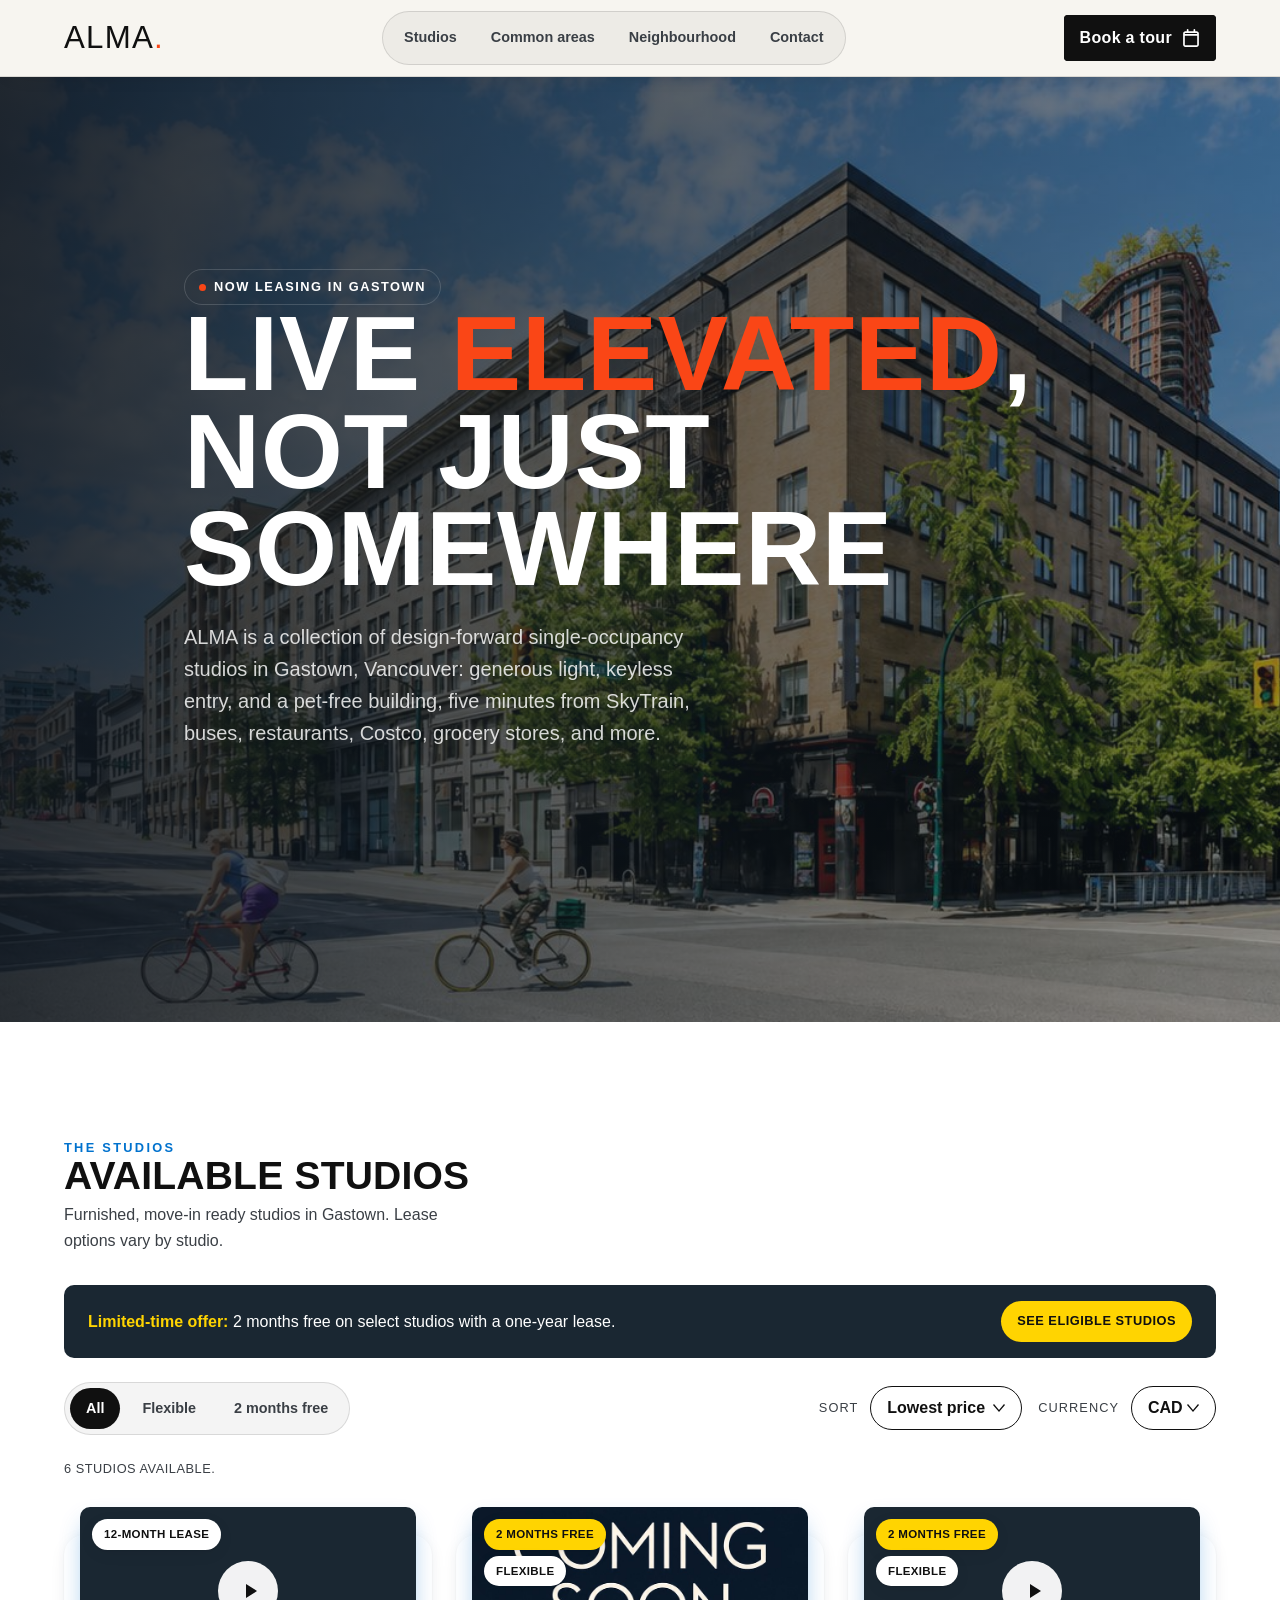
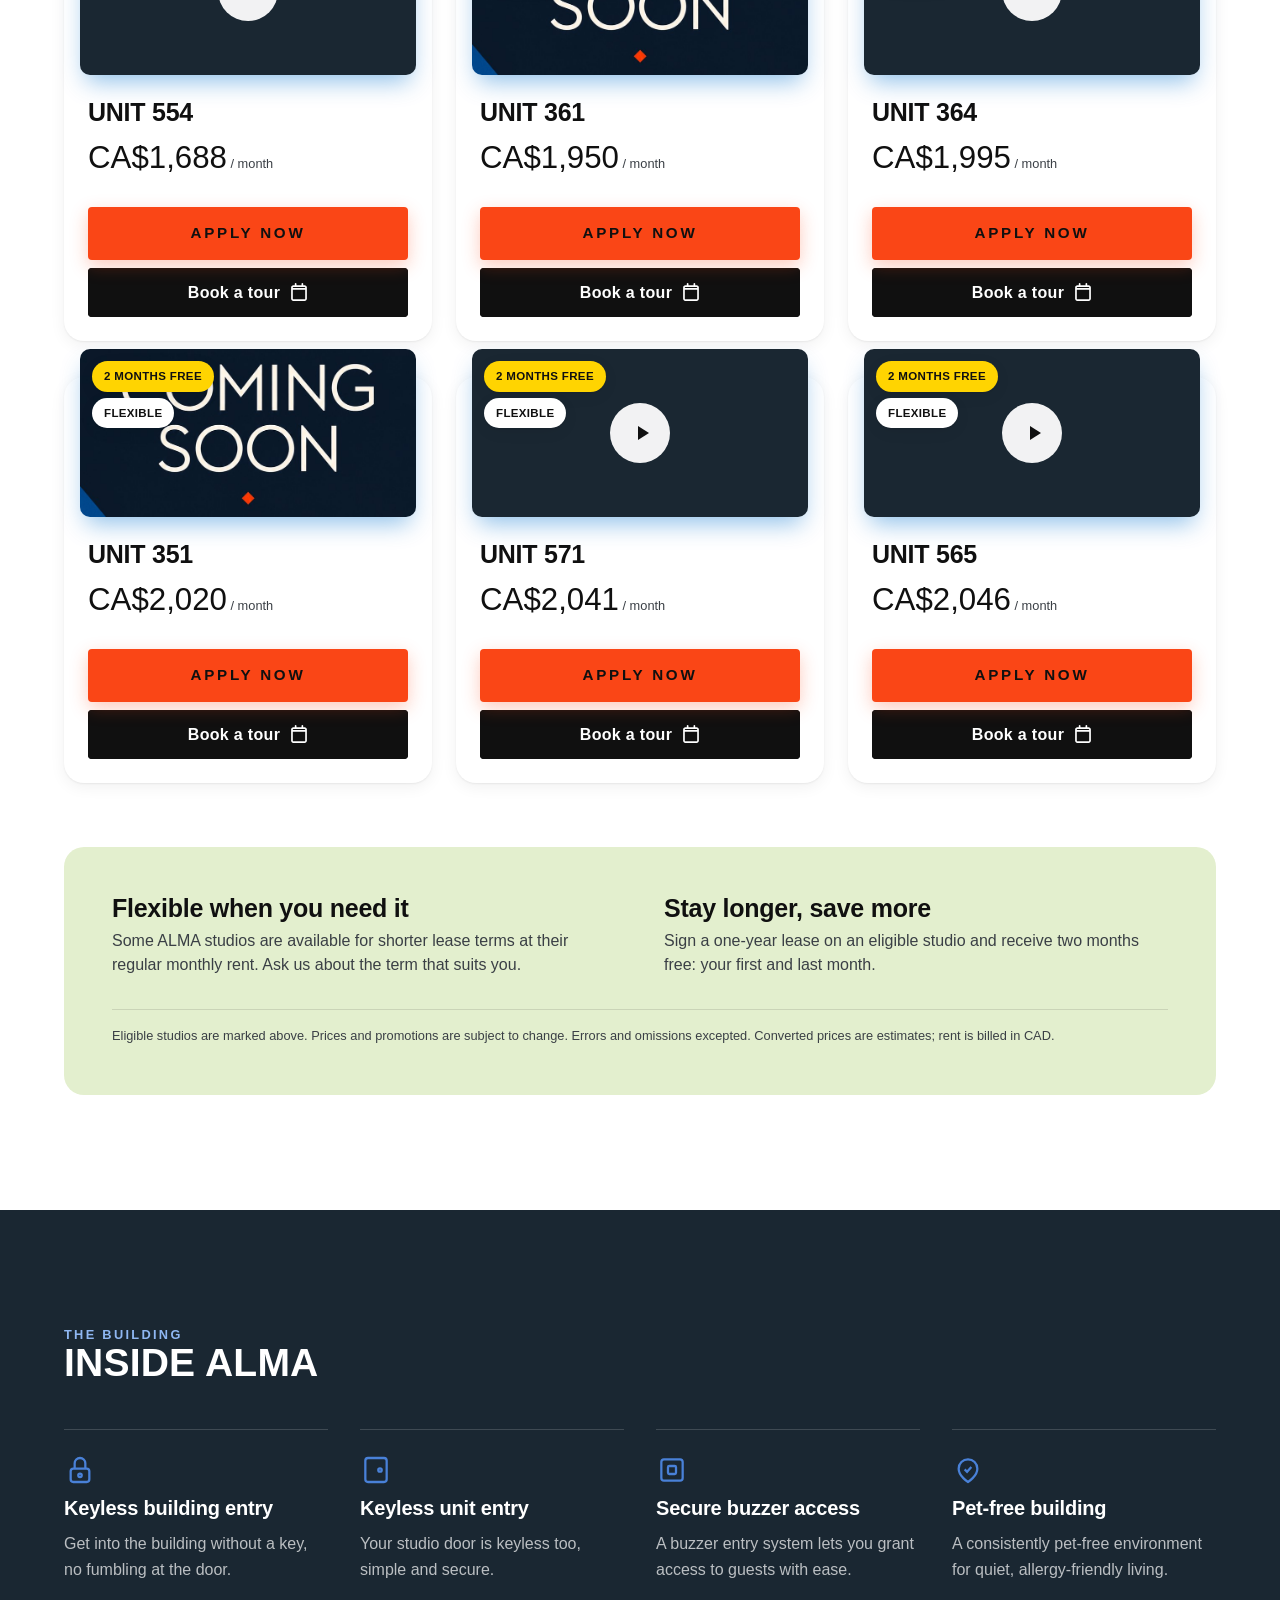
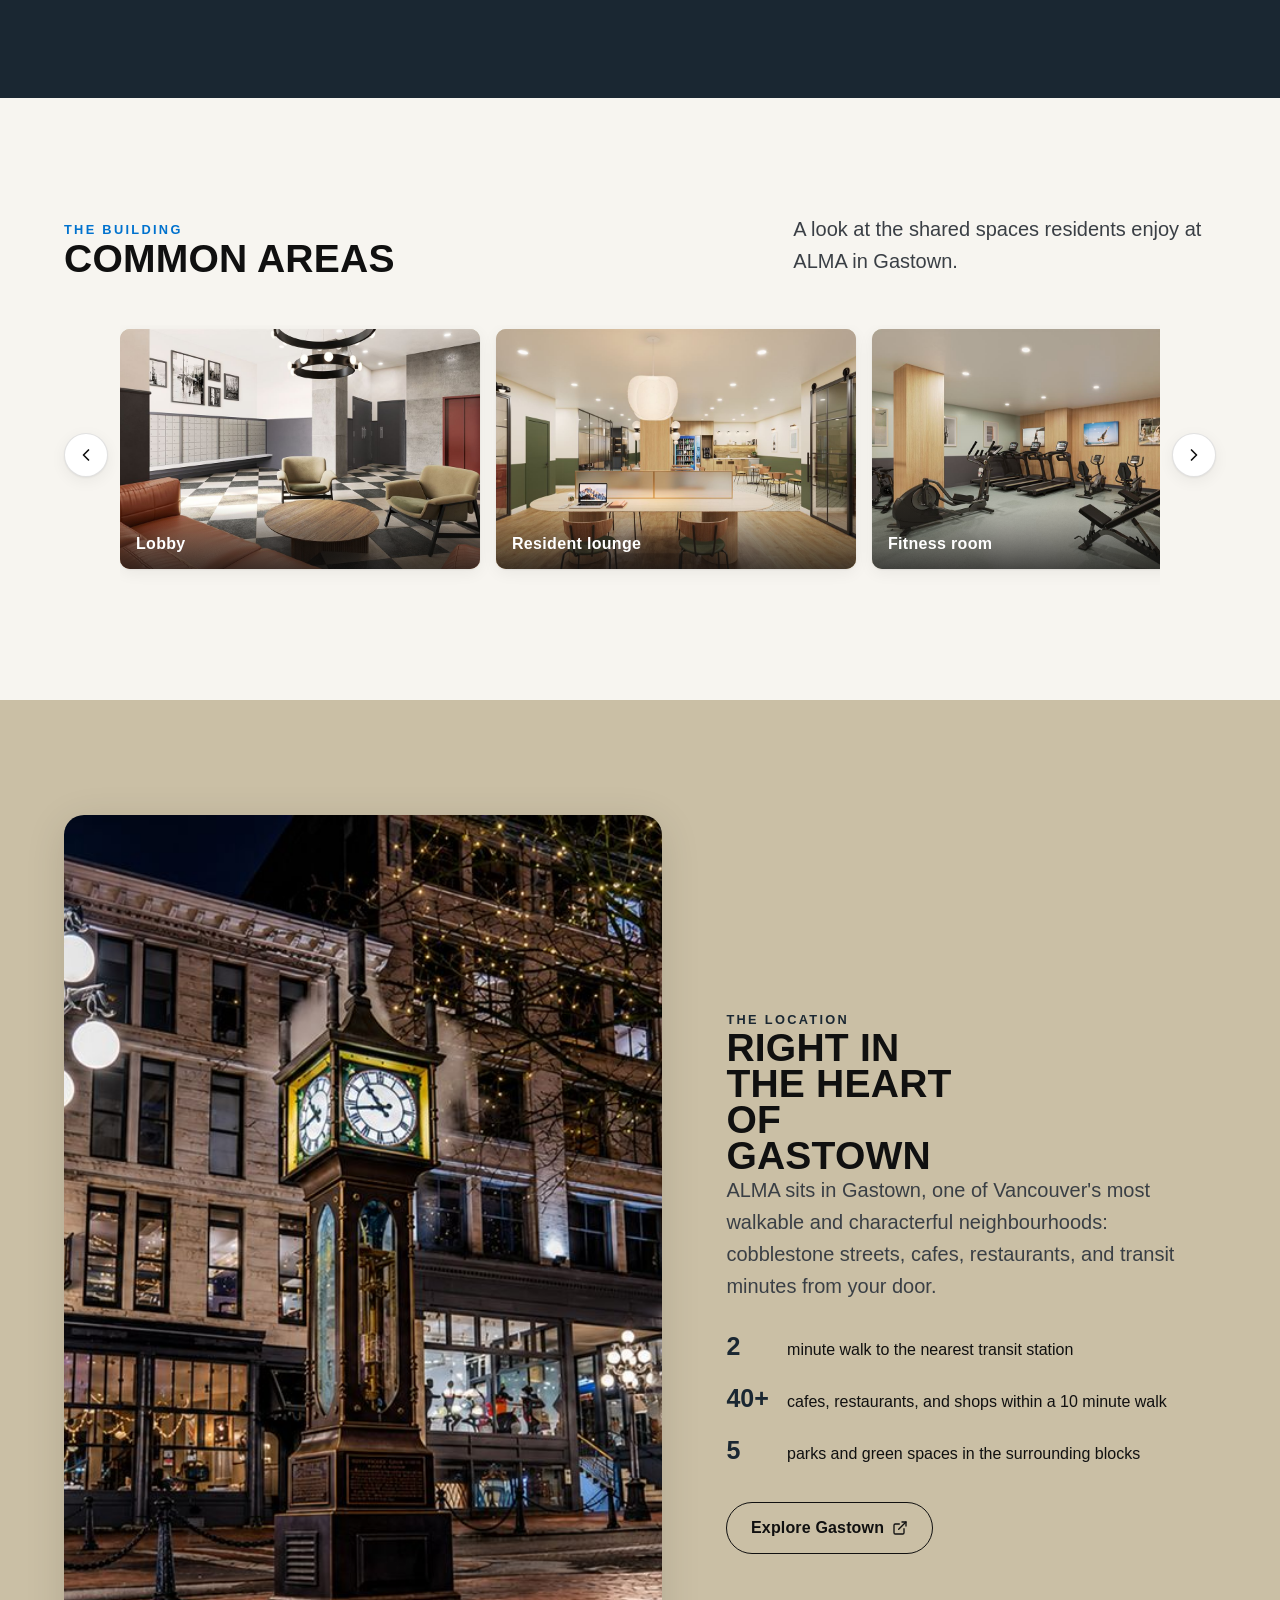
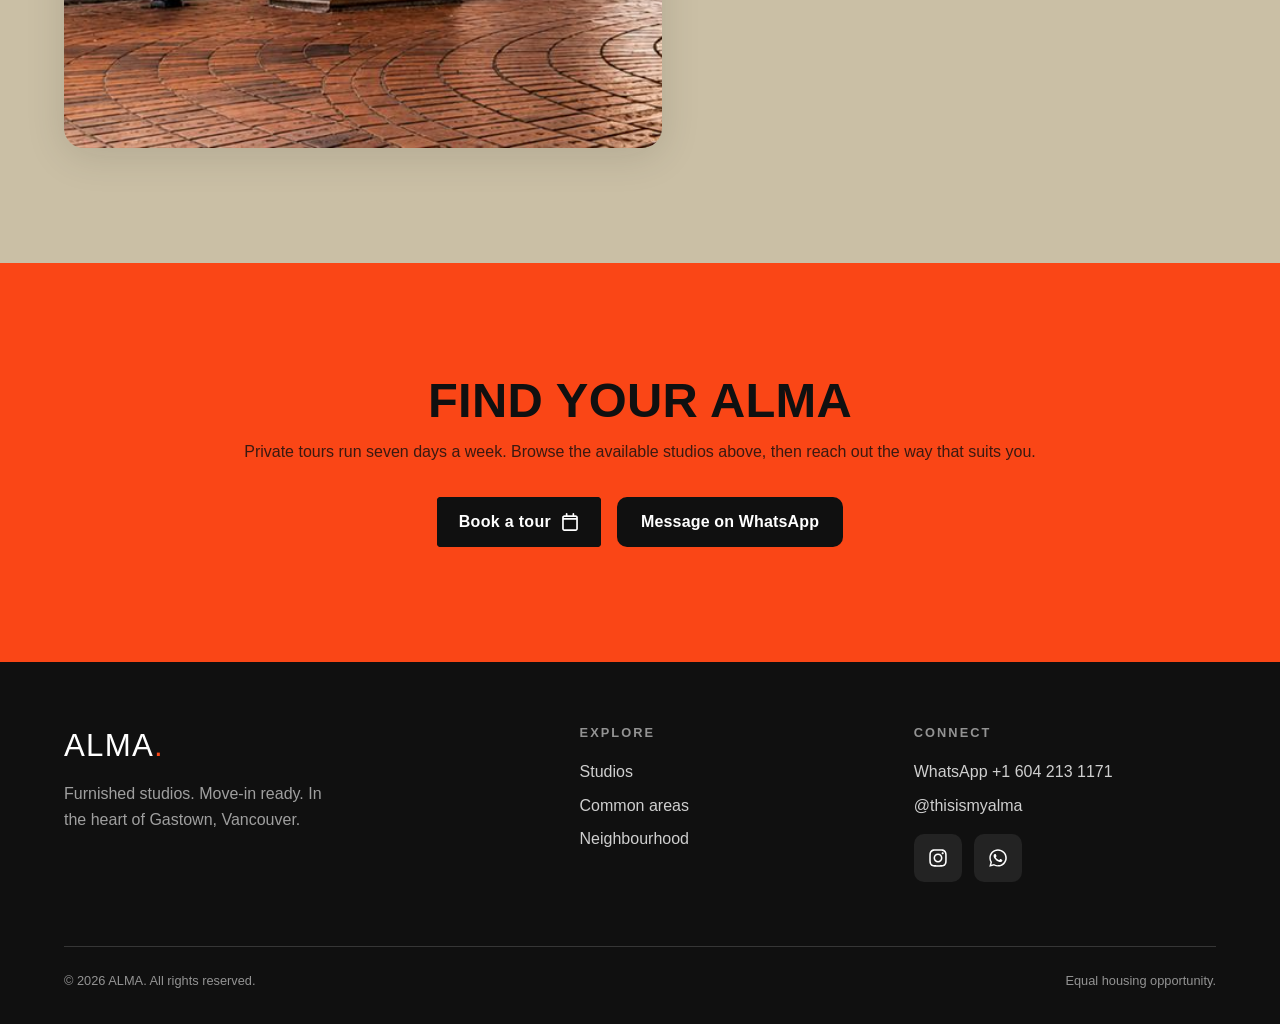
==== commit 06180ae3: "Add files via upload" ====
--- a/index.html
+++ b/index.html
@@ -109,8 +109,9 @@
           Live <span class="accent">elevated</span>, not just somewhere
         </h1>
         <p class="lede reveal">
-          ALMA is a collection of design-forward studio rentals in Gastown, Vancouver:
-          thoughtful homes with generous light, keyless entry, and a pet-free building.
+          ALMA is a collection of design-forward single-occupancy studios in Gastown,
+          Vancouver: generous light, keyless entry, and a pet-free building, five minutes
+          from SkyTrain, buses, restaurants, Costco, grocery stores, and more.
         </p>
         <div class="hero-actions reveal">
           <span class="magnetic"><a class="btn btn-primary" href="#units">View studios</a></span>
@@ -118,20 +119,6 @@
             <span class="text">Book a tour</span>
             <svg viewBox="0 0 448 512" aria-hidden="true"><path d="M128 0c13.3 0 24 10.7 24 24V64H296V24c0-13.3 10.7-24 24-24s24 10.7 24 24V64h40c35.3 0 64 28.7 64 64v16 48V448c0 35.3-28.7 64-64 64H64c-35.3 0-64-28.7-64-64V192 144 128C0 92.7 28.7 64 64 64h40V24c0-13.3 10.7-24 24-24zM400 192H48V448c0 8.8 7.2 16 16 16H384c8.8 0 16-7.2 16-16V192zM64 112c-8.8 0-16 7.2-16 16v16H400V128c0-8.8-7.2-16-16-16H64z"/></svg>
           </button>
-        </div>
-      </div>
-    </section>
-
-    <!-- ============ Intro / value prop ============ -->
-    <section class="intro section" aria-labelledby="intro-title">
-      <div class="container grid">
-        <h2 class="display reveal" id="intro-title">A different standard of renting</h2>
-        <div class="reveal">
-          <p class="lede" style="color: var(--ink-70)">
-            Most rentals ask you to settle. ALMA does not. Every studio is finished with
-            considered materials, real storage, and quiet, efficient systems, so the building
-            works as well as it looks.
-          </p>
         </div>
       </div>
     </section>
@@ -253,13 +240,21 @@
           </p>
         </div>
 
-        <div class="gallery reveal" data-stagger>
-          <figure><img src="assets/images/common-areas/lobby.jpg" alt="ALMA lobby in Gastown" loading="lazy"><figcaption>Lobby</figcaption></figure>
-          <figure><img src="assets/images/common-areas/lounge.jpg" alt="ALMA resident lounge" loading="lazy"><figcaption>Resident lounge</figcaption></figure>
-          <figure><img src="assets/images/common-areas/gym.jpg" alt="ALMA fitness room" loading="lazy"><figcaption>Fitness room</figcaption></figure>
-          <figure><img src="assets/images/common-areas/entrance.jpg" alt="ALMA secure building entrance" loading="lazy"><figcaption>Secure entrance</figcaption></figure>
-          <figure><img src="assets/images/common-areas/mailroom.jpg" alt="ALMA mail and parcel area" loading="lazy"><figcaption>Mail and parcels</figcaption></figure>
-          <figure><img src="assets/images/common-areas/exterior.jpg" alt="ALMA building exterior in Gastown" loading="lazy"><figcaption>Building exterior</figcaption></figure>
+        <div class="carousel reveal" data-carousel>
+          <button class="carousel__btn carousel__btn--prev" type="button" aria-label="Previous photos">
+            <svg viewBox="0 0 24 24" aria-hidden="true" fill="none" stroke="currentColor" stroke-width="2" stroke-linecap="round" stroke-linejoin="round"><path d="M15 18l-6-6 6-6"/></svg>
+          </button>
+          <div class="carousel__track" tabindex="0" role="group" aria-label="Common area photos, scrollable">
+            <figure class="carousel__slide"><img src="assets/images/common-areas/lobby.jpg" alt="ALMA lobby in Gastown" loading="lazy"><figcaption>Lobby</figcaption></figure>
+            <figure class="carousel__slide"><img src="assets/images/common-areas/lounge.jpg" alt="ALMA resident lounge" loading="lazy"><figcaption>Resident lounge</figcaption></figure>
+            <figure class="carousel__slide"><img src="assets/images/common-areas/gym.jpg" alt="ALMA fitness room" loading="lazy"><figcaption>Fitness room</figcaption></figure>
+            <figure class="carousel__slide"><img src="assets/images/common-areas/entrance.jpg" alt="ALMA secure building entrance" loading="lazy"><figcaption>Secure entrance</figcaption></figure>
+            <figure class="carousel__slide"><img src="assets/images/common-areas/mailroom.jpg" alt="ALMA mail and parcel area" loading="lazy"><figcaption>Mail and parcels</figcaption></figure>
+            <figure class="carousel__slide"><img src="assets/images/common-areas/exterior.jpg" alt="ALMA building exterior in Gastown" loading="lazy"><figcaption>Building exterior</figcaption></figure>
+          </div>
+          <button class="carousel__btn carousel__btn--next" type="button" aria-label="Next photos">
+            <svg viewBox="0 0 24 24" aria-hidden="true" fill="none" stroke="currentColor" stroke-width="2" stroke-linecap="round" stroke-linejoin="round"><path d="M9 18l6-6-6-6"/></svg>
+          </button>
         </div>
       </div>
     </section>
--- a/styles.css
+++ b/styles.css
@@ -521,6 +521,7 @@
   transition: transform var(--dur) var(--ease-out), box-shadow var(--dur) var(--ease-out);
 }
 .unit-card:hover { transform: translateY(-4px); box-shadow: var(--shadow-2); }
+.unit-card[hidden] { display: none !important; } /* filter uses the hidden attribute */
 /* Header media floats up and inset, with a colored shadow (Material-style) */
 .unit-media {
   position: relative; margin: -28px 16px 0; height: 168px;
@@ -556,12 +557,32 @@
   .lease-options { grid-template-columns: 1fr; padding: var(--sp-8); }
 }
 
-/* Common areas gallery */
-.gallery { display: grid; grid-template-columns: repeat(auto-fill, minmax(260px, 1fr)); gap: var(--sp-4); margin-top: var(--sp-12); }
-.gallery figure { position: relative; margin: 0; border-radius: var(--r-md); overflow: hidden; aspect-ratio: 3 / 2; background: linear-gradient(150deg, var(--taupe), var(--stone, #b6a888)); box-shadow: var(--shadow-1); }
-.gallery figure img { width: 100%; height: 100%; object-fit: cover; }
-.gallery figcaption { position: absolute; left: 0; right: 0; bottom: 0; padding: var(--sp-6) var(--sp-4) var(--sp-3); color: var(--white); font-weight: 700; letter-spacing: 0.02em; background: linear-gradient(to top, rgba(16,16,16,0.7), transparent); }
-.gallery .ph { display: flex; align-items: center; justify-content: center; width: 100%; height: 100%; color: rgba(16,16,16,0.5); font-size: var(--fs-50); letter-spacing: 0.08em; text-transform: uppercase; }
+/* Common areas carousel */
+.carousel { position: relative; margin-top: var(--sp-12); display: flex; align-items: center; gap: var(--sp-3); }
+.carousel__track {
+  display: flex; gap: var(--sp-4); overflow-x: auto; scroll-snap-type: x proximity;
+  padding: var(--sp-1) var(--sp-1) var(--sp-4);
+  flex: 1; min-width: 0; scrollbar-width: thin;
+}
+.carousel__track::-webkit-scrollbar { height: 8px; }
+.carousel__track::-webkit-scrollbar-thumb { background: var(--line); border-radius: var(--r-pill); }
+.carousel__slide {
+  position: relative; margin: 0; flex: 0 0 min(360px, 85vw); scroll-snap-align: start;
+  border-radius: var(--r-md); overflow: hidden; aspect-ratio: 3 / 2;
+  background: linear-gradient(150deg, var(--taupe), #b6a888); box-shadow: var(--shadow-1);
+}
+.carousel__slide img { width: 100%; height: 100%; object-fit: cover; }
+.carousel__slide figcaption { position: absolute; left: 0; right: 0; bottom: 0; padding: var(--sp-6) var(--sp-4) var(--sp-3); color: var(--white); font-weight: 700; letter-spacing: 0.02em; background: linear-gradient(to top, rgba(16,16,16,0.7), transparent); }
+.carousel__btn {
+  flex: 0 0 auto; width: 44px; height: 44px; border-radius: 50%;
+  background: var(--white); color: var(--ink); border: 1px solid var(--line);
+  display: inline-flex; align-items: center; justify-content: center; cursor: pointer;
+  box-shadow: var(--shadow-1); transition: background var(--dur) var(--ease-out), transform var(--dur-fast) var(--ease-out);
+}
+.carousel__btn svg { width: 20px; height: 20px; }
+.carousel__btn:hover { background: var(--mint); }
+.carousel__btn:active { transform: scale(0.94); }
+@media (max-width: 680px) { .carousel__btn { display: none; } } /* swipe on touch */
 
 /* Video modal */
 .video-modal { position: fixed; inset: 0; z-index: 100; display: none; align-items: center; justify-content: center; padding: var(--sp-6); }
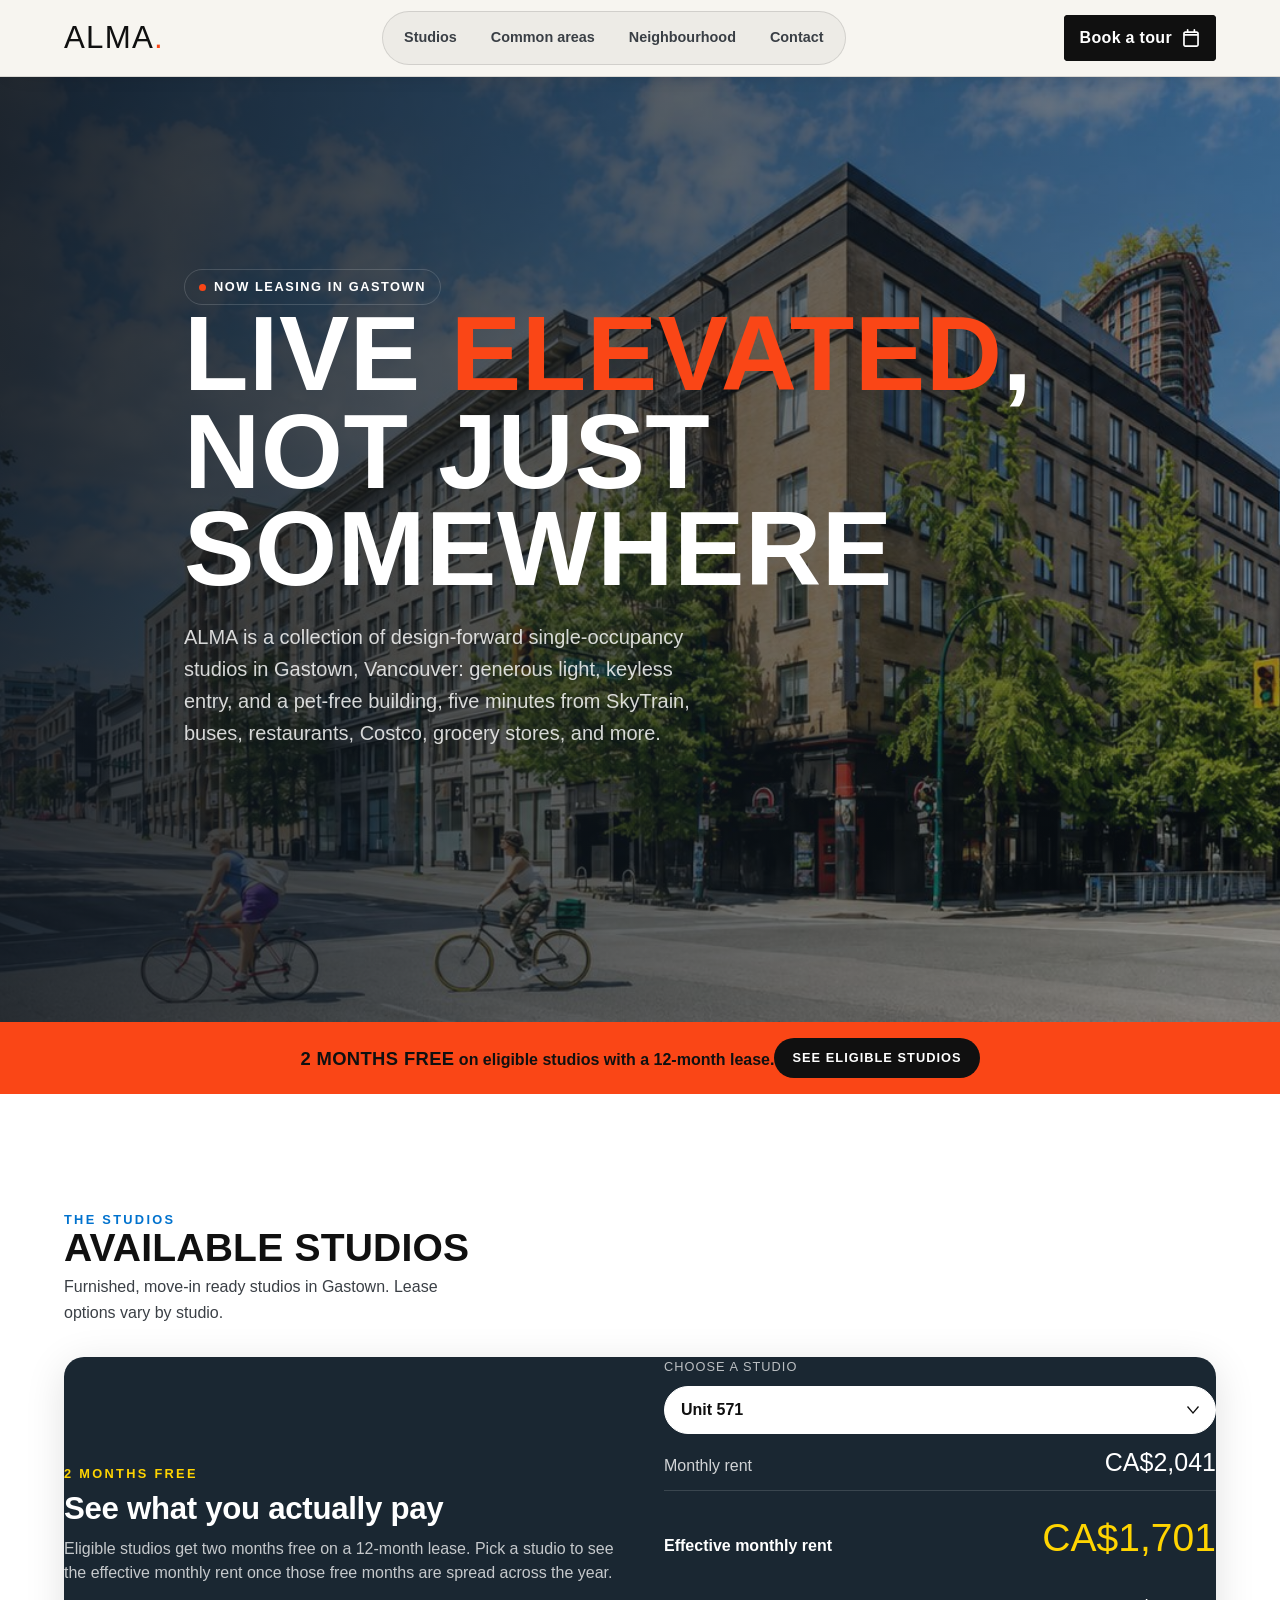
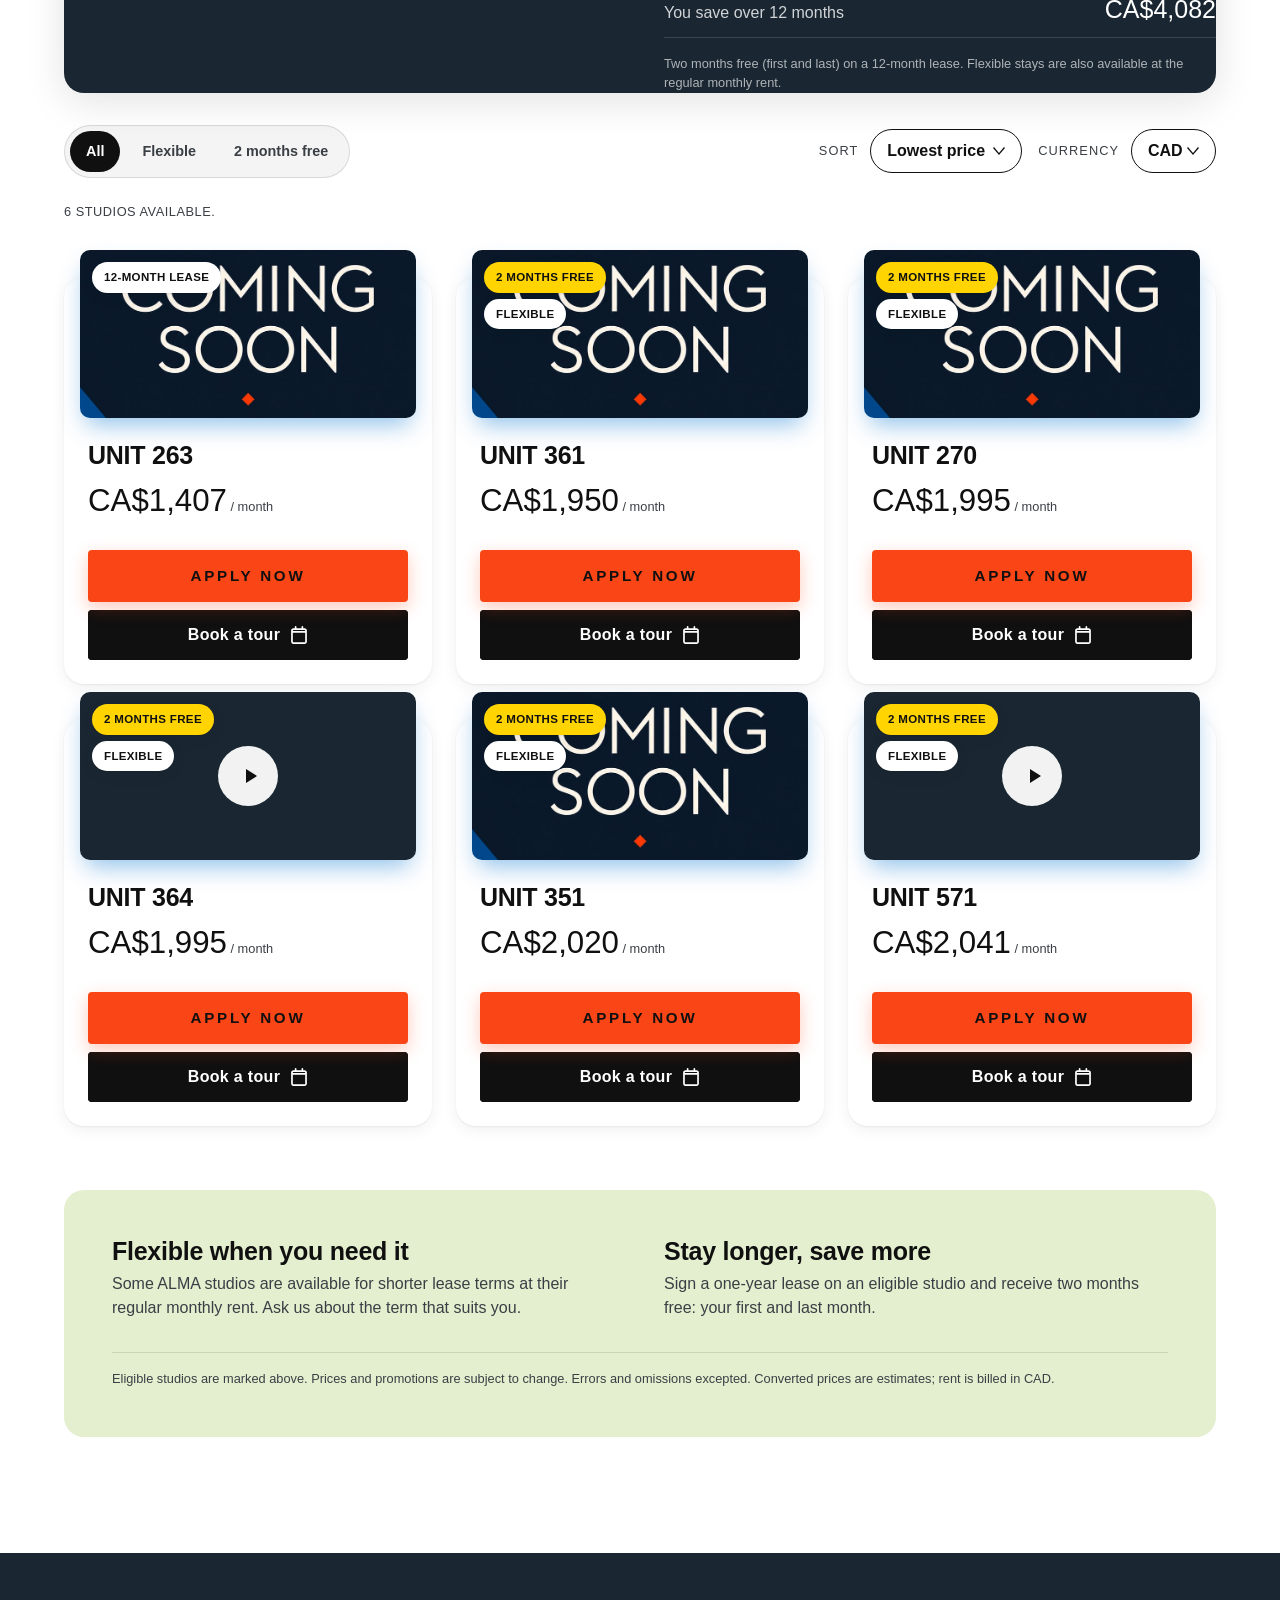
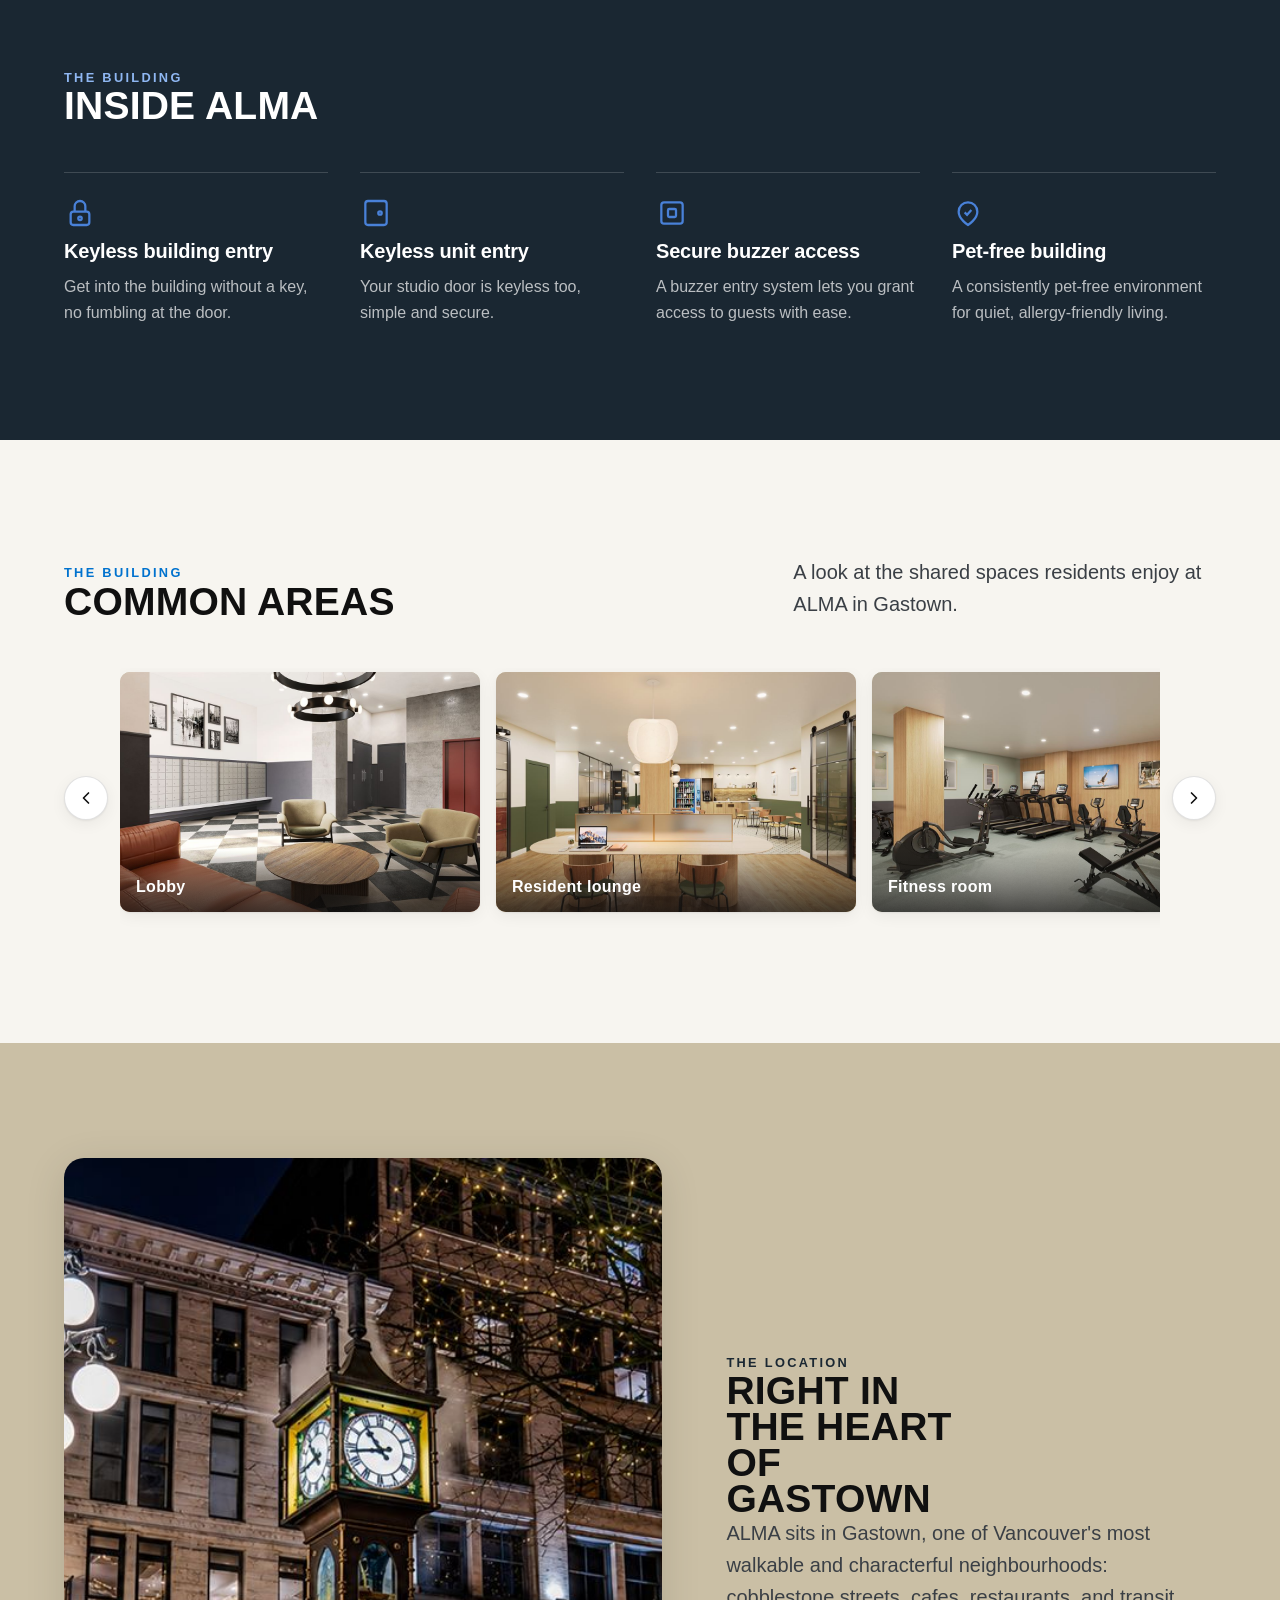
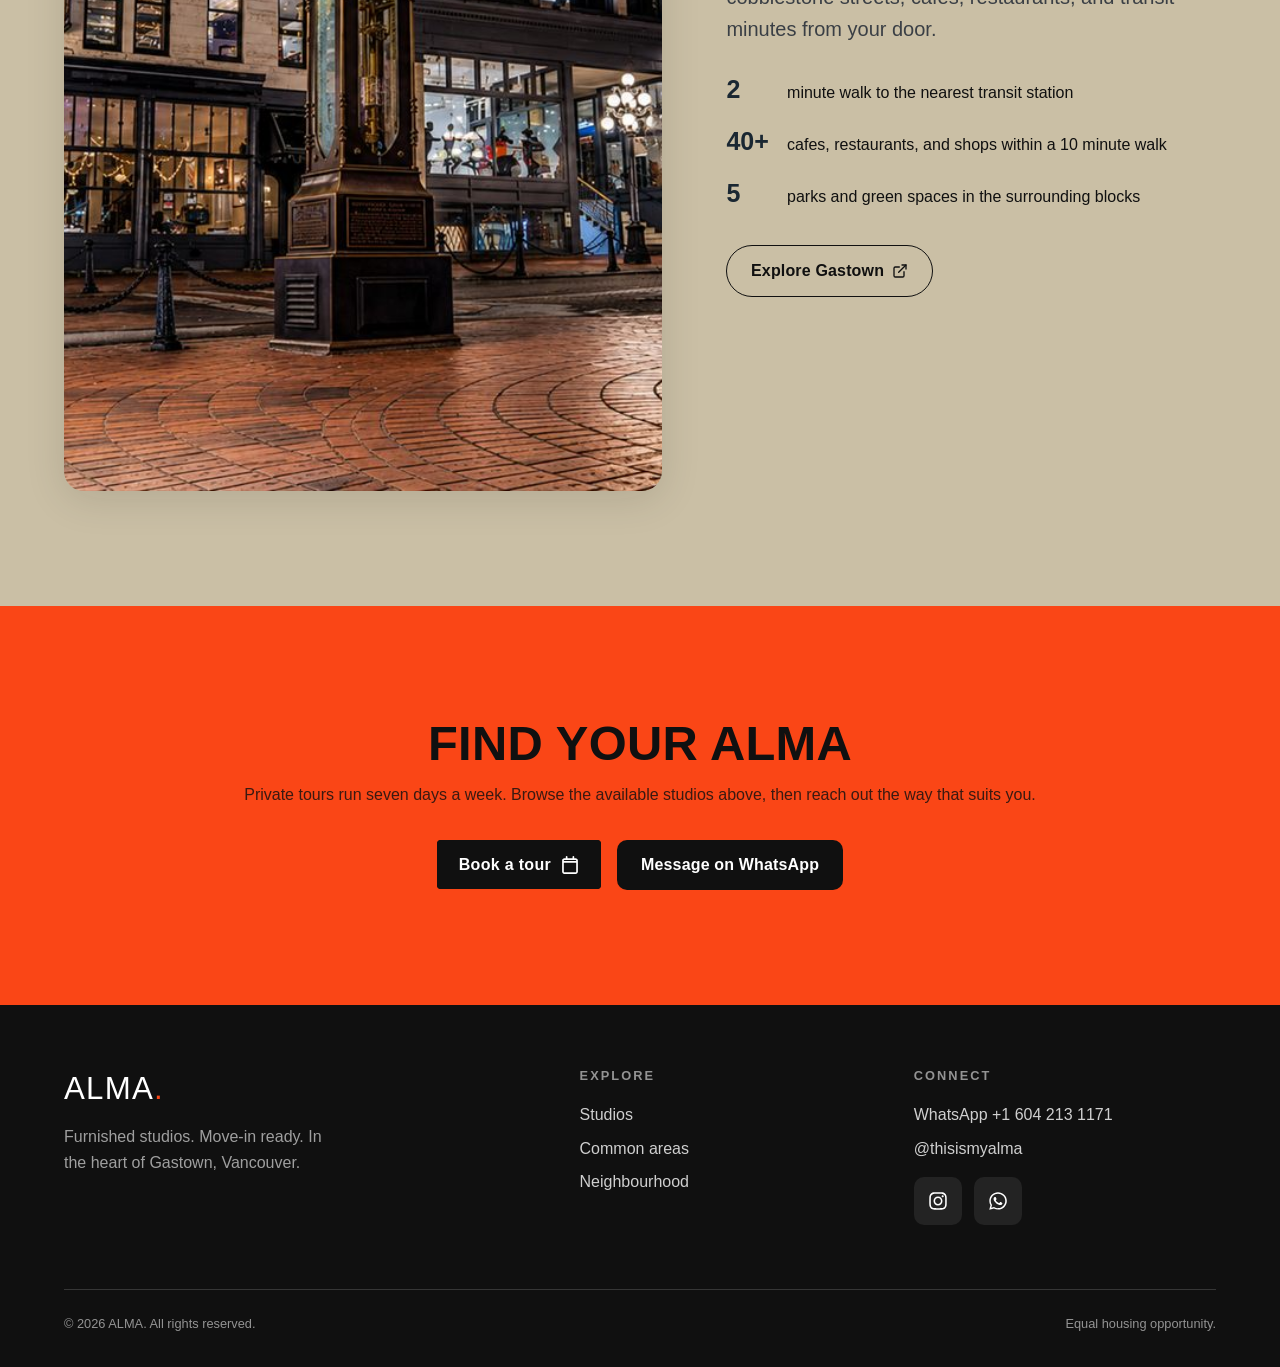
==== commit 63e29745: "Add files via upload" ====
--- a/index.html
+++ b/index.html
@@ -123,6 +123,14 @@
       </div>
     </section>
 
+    <!-- ============ Promo band ============ -->
+    <aside class="promo-band" aria-label="Current offer">
+      <div class="container promo-band__inner">
+        <p class="promo-band__text"><strong>2 months free</strong> on eligible studios with a 12-month lease.</p>
+        <a class="promo-band__cta" href="#units">See eligible studios</a>
+      </div>
+    </aside>
+
     <!-- ============ Studios (one inventory) ============ -->
     <section class="residences section" id="units" aria-labelledby="grid-title">
       <div class="container">
@@ -132,10 +140,20 @@
           <p class="lease-note">Furnished, move-in ready studios in Gastown. Lease options vary by studio.</p>
         </div>
 
-        <!-- Promo banner -->
-        <div class="promo-banner reveal">
-          <span class="promo-banner__text"><strong>Limited-time offer:</strong> 2 months free on select studios with a one-year lease.</span>
-          <button class="promo-banner__cta" data-filter="promo">See eligible studios</button>
+        <!-- Effective-rent calculator -->
+        <div class="rent-calc reveal" aria-labelledby="calc-title">
+          <div class="rent-calc__intro">
+            <p class="eyebrow">2 months free</p>
+            <h3 id="calc-title">See what you actually pay</h3>
+            <p class="rent-calc__sub">Eligible studios get two months free on a 12-month lease. Pick a studio to see the effective monthly rent once those free months are spread across the year.</p>
+          </div>
+          <div class="rent-calc__panel">
+            <div class="rent-calc__field">
+              <label for="calc-unit">Choose a studio</label>
+              <select id="calc-unit" aria-label="Choose a studio for the effective-rent calculator"></select>
+            </div>
+            <div class="rent-calc__results" id="calc-results" aria-live="polite"></div>
+          </div>
         </div>
 
         <!-- Controls -->
--- a/styles.css
+++ b/styles.css
@@ -489,11 +489,47 @@
 /* Studios head, promo banner, filters + sort/currency controls */
 .units-head { margin-bottom: var(--sp-8); }
 .count { color: var(--text-muted); font-size: var(--fs-50); letter-spacing: 0.04em; text-transform: uppercase; margin-top: var(--sp-6); }
-.promo-banner { display: flex; align-items: center; justify-content: space-between; gap: var(--sp-4); flex-wrap: wrap; background: var(--navy); color: #fff; padding: var(--sp-4) var(--sp-6); border-radius: var(--r-md); margin-bottom: var(--sp-6); }
-.promo-banner__text { font-size: var(--fs-100); }
-.promo-banner__text strong { color: #ffd401; }
-.promo-banner__cta { border: none; background: #ffd401; color: var(--ink); font-weight: 700; font-size: var(--fs-50); letter-spacing: 0.04em; text-transform: uppercase; padding: 10px 16px; border-radius: var(--r-pill); cursor: pointer; white-space: nowrap; transition: transform var(--dur-fast) var(--ease-out); }
-.promo-banner__cta:hover { transform: translateY(-1px); }
+/* Slim promo band between the hero and the studios */
+.promo-band { background: var(--cta); color: var(--ink); }
+.promo-band__inner { display: flex; align-items: center; justify-content: center; gap: var(--sp-5); flex-wrap: wrap; padding-block: var(--sp-4); text-align: center; }
+.promo-band__text { font-size: var(--fs-100); font-weight: 600; }
+.promo-band__text strong { font-family: var(--font-display); text-transform: uppercase; letter-spacing: 0.02em; font-size: 1.15em; }
+.promo-band__cta { display: inline-flex; align-items: center; min-height: 40px; padding: 8px 18px; background: var(--ink); color: #fff; border-radius: var(--r-pill); font-size: var(--fs-50); letter-spacing: 0.08em; text-transform: uppercase; font-weight: 700; transition: transform var(--dur-fast) var(--ease-out); }
+.promo-band__cta:hover { transform: translateY(-1px); }
+
+/* Effective-rent calculator (top of the studios section) */
+.rent-calc {
+  display: grid; grid-template-columns: 1fr 1fr; gap: var(--sp-8) var(--sp-12);
+  align-items: center; margin-bottom: var(--sp-8);
+  background: var(--navy); color: #fff; border-radius: var(--r-lg);
+  padding: var(--sp-10) var(--sp-12); box-shadow: var(--shadow-2);
+}
+.rent-calc .eyebrow { color: #ffd401; }
+.rent-calc__intro h3 { font-size: var(--fs-400); margin-top: var(--sp-2); }
+.rent-calc__sub { margin-top: var(--sp-3); color: rgba(255,255,255,0.75); line-height: 1.5; }
+.rent-calc__panel { display: flex; flex-direction: column; gap: var(--sp-5); }
+.rent-calc__field { display: flex; flex-direction: column; gap: var(--sp-2); }
+.rent-calc__field label { font-size: var(--fs-50); letter-spacing: 0.08em; text-transform: uppercase; color: rgba(255,255,255,0.7); }
+.rent-calc__field select {
+  font: inherit; font-weight: 700; color: var(--ink); background: #fff;
+  border: 1.5px solid #fff; border-radius: var(--r-pill);
+  padding: var(--sp-2) var(--sp-8) var(--sp-2) var(--sp-4); min-height: 48px;
+  appearance: none; cursor: pointer;
+  background-image: url("data:image/svg+xml,%3Csvg xmlns='http://www.w3.org/2000/svg' width='12' height='8' viewBox='0 0 12 8'%3E%3Cpath fill='%23101010' d='M6 8 0 1 1 0l5 6 5-6 1 1z'/%3E%3C/svg%3E");
+  background-repeat: no-repeat; background-position: right var(--sp-4) center;
+}
+.rent-calc__results { display: flex; flex-direction: column; gap: var(--sp-1); }
+.calc-row { display: flex; align-items: baseline; justify-content: space-between; gap: var(--sp-4); padding: var(--sp-2) 0; border-bottom: 1px solid rgba(255,255,255,0.14); }
+.calc-label { font-size: var(--fs-100); color: rgba(255,255,255,0.8); }
+.calc-val { font-family: var(--font-display); font-size: var(--fs-300); white-space: nowrap; }
+.calc-row--hero { border-bottom: 0; padding-top: var(--sp-3); }
+.calc-row--hero .calc-label { color: #fff; font-weight: 600; }
+.calc-row--hero .calc-val { color: #ffd401; font-size: var(--fs-500); }
+.calc-foot { margin-top: var(--sp-3); font-size: var(--fs-50); color: rgba(255,255,255,0.65); line-height: 1.5; }
+
+@media (max-width: 760px) {
+  .rent-calc { grid-template-columns: 1fr; padding: var(--sp-8); gap: var(--sp-6); }
+}
 .units-controls { display: flex; align-items: center; justify-content: space-between; gap: var(--sp-4); flex-wrap: wrap; margin-bottom: var(--sp-6); }
 .units-controls__right { display: flex; align-items: center; gap: var(--sp-4); flex-wrap: wrap; }
 .unit-filters { display: inline-flex; flex-wrap: wrap; gap: 6px; padding: 5px; background: rgba(16,16,16,0.045); border: 1px solid var(--line); border-radius: var(--r-pill); }
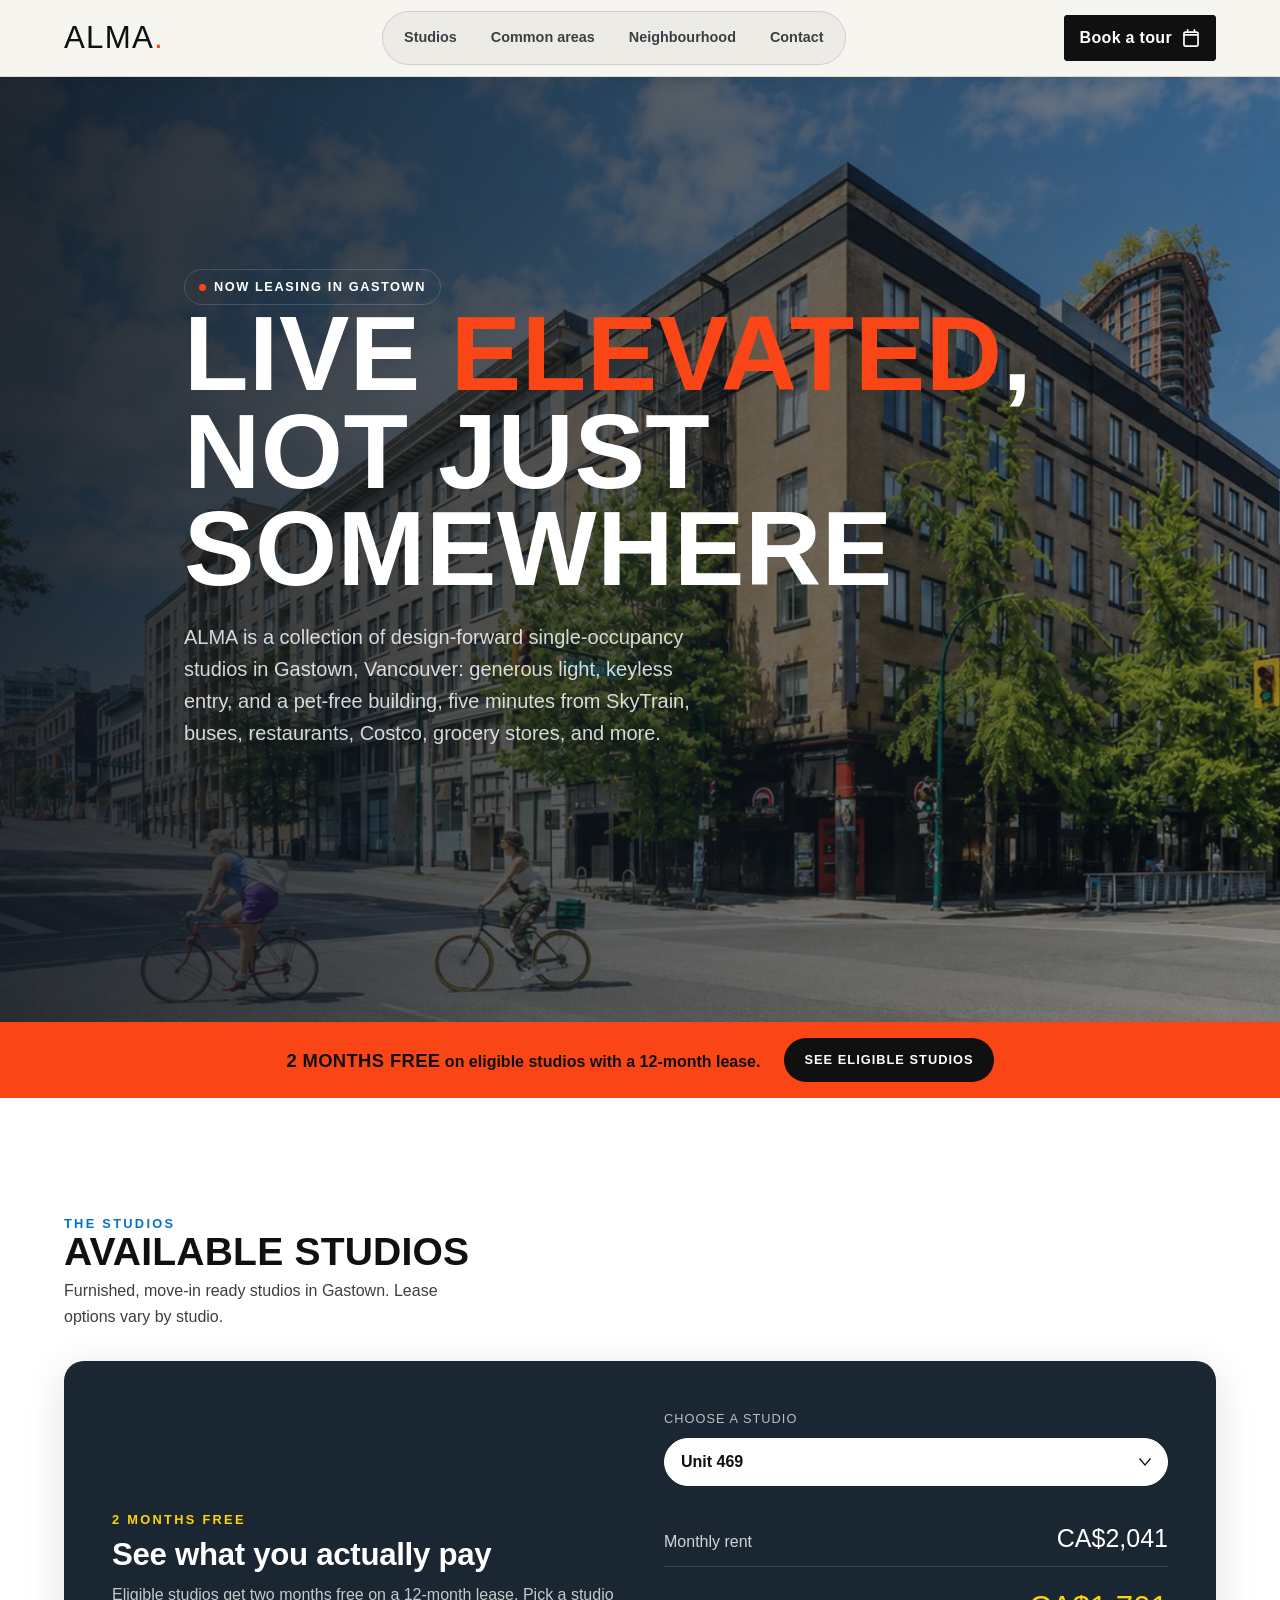
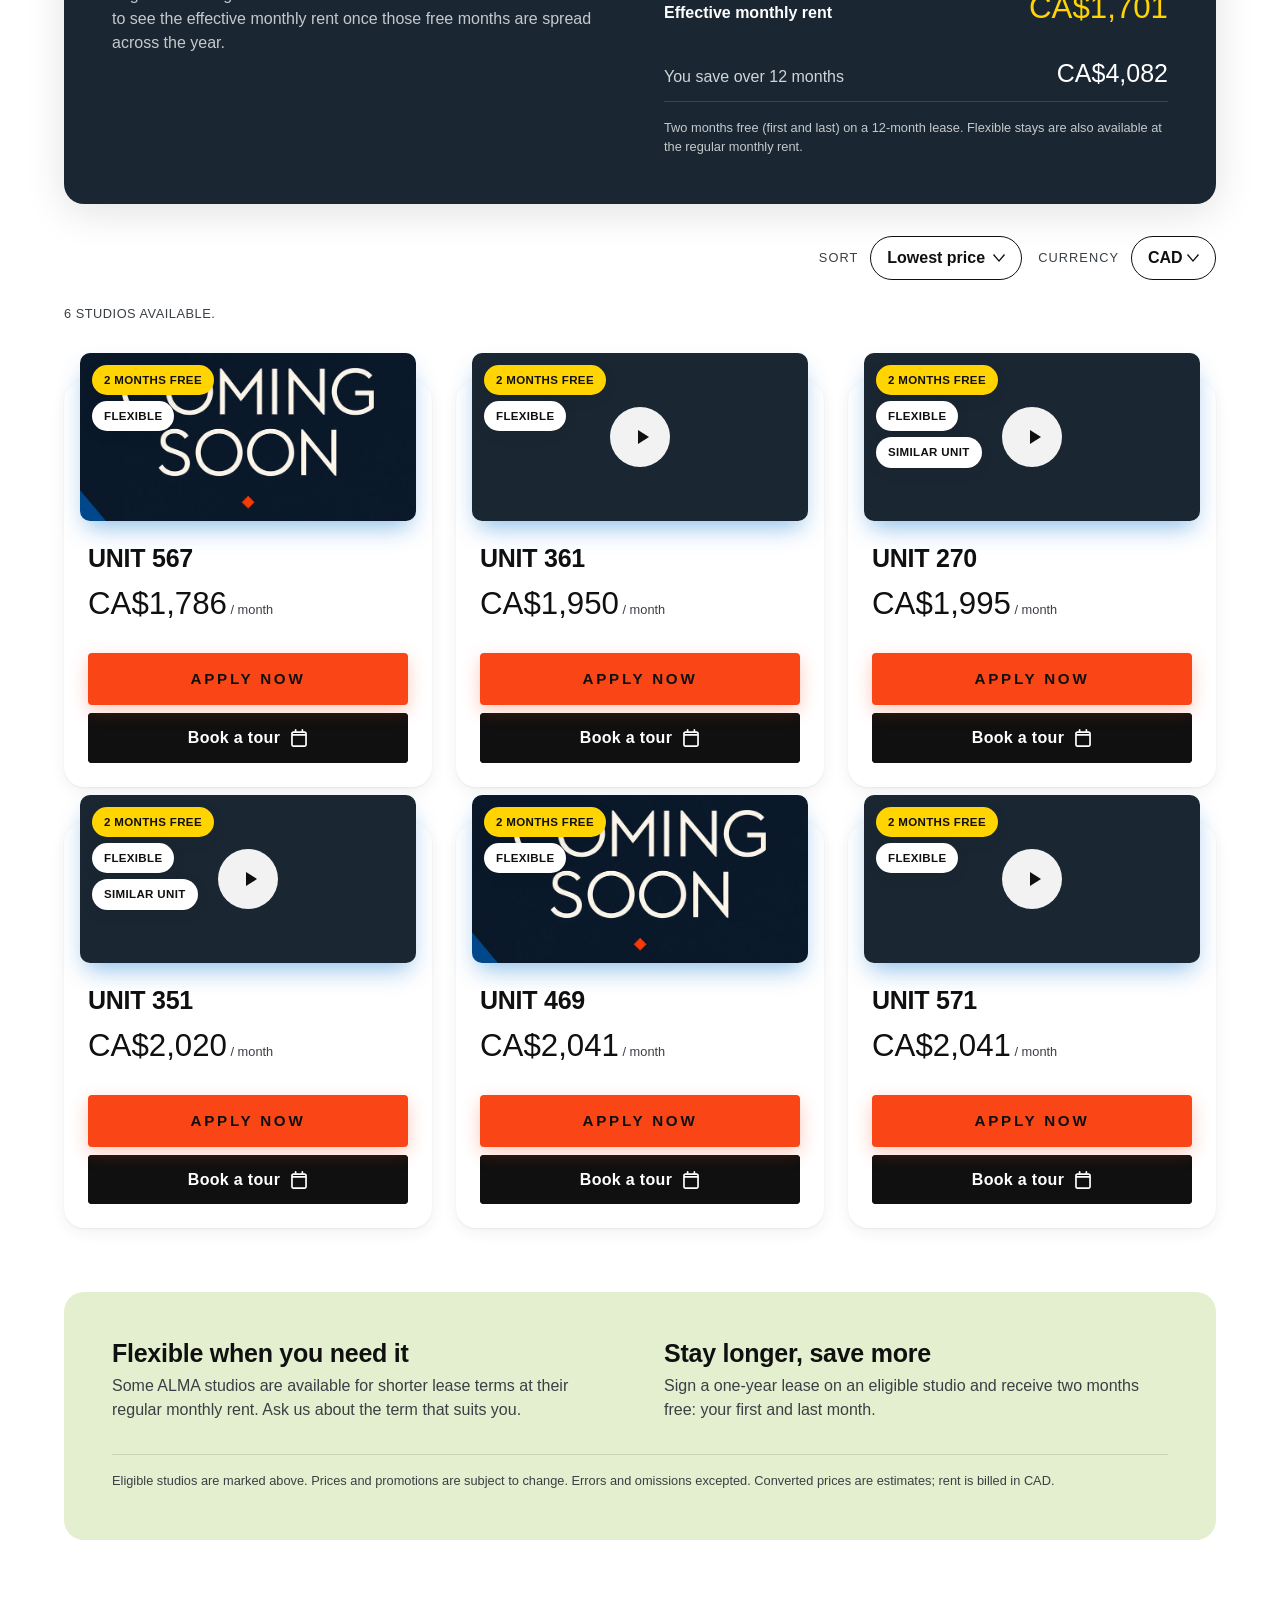
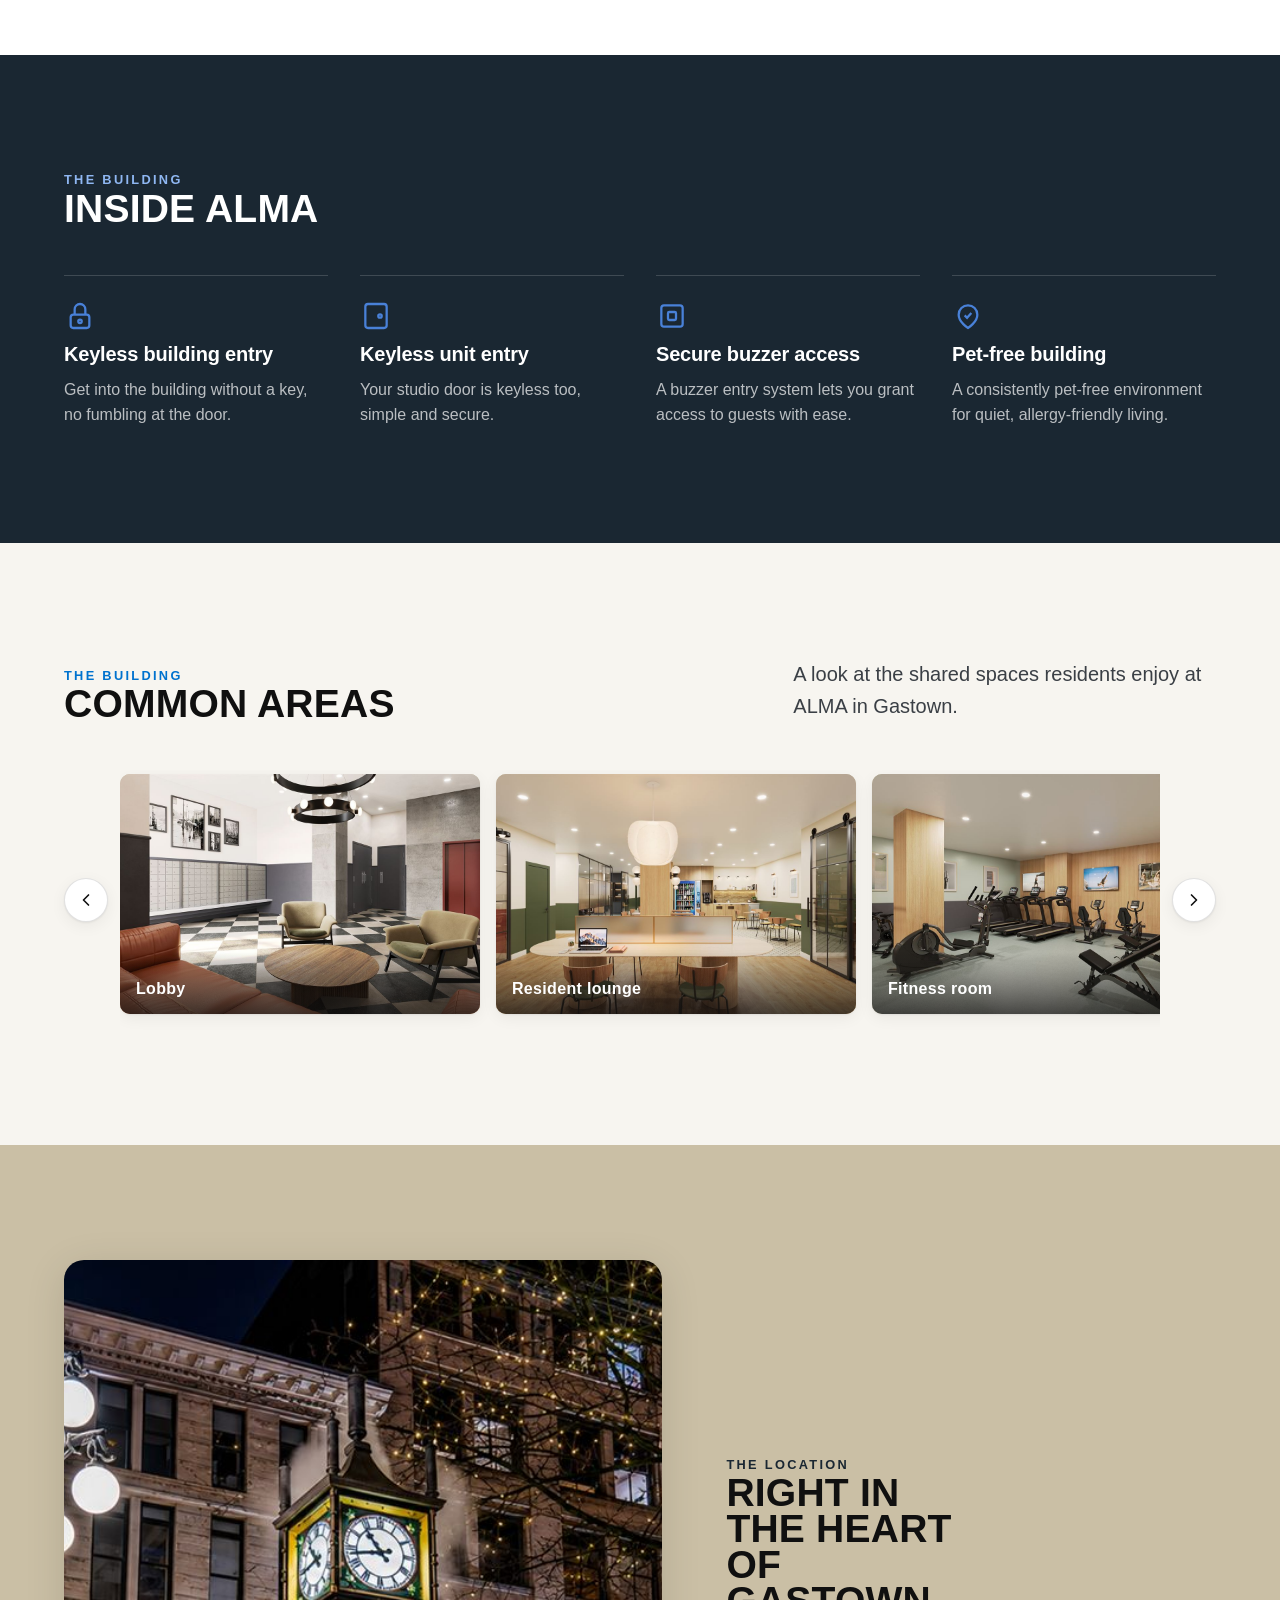
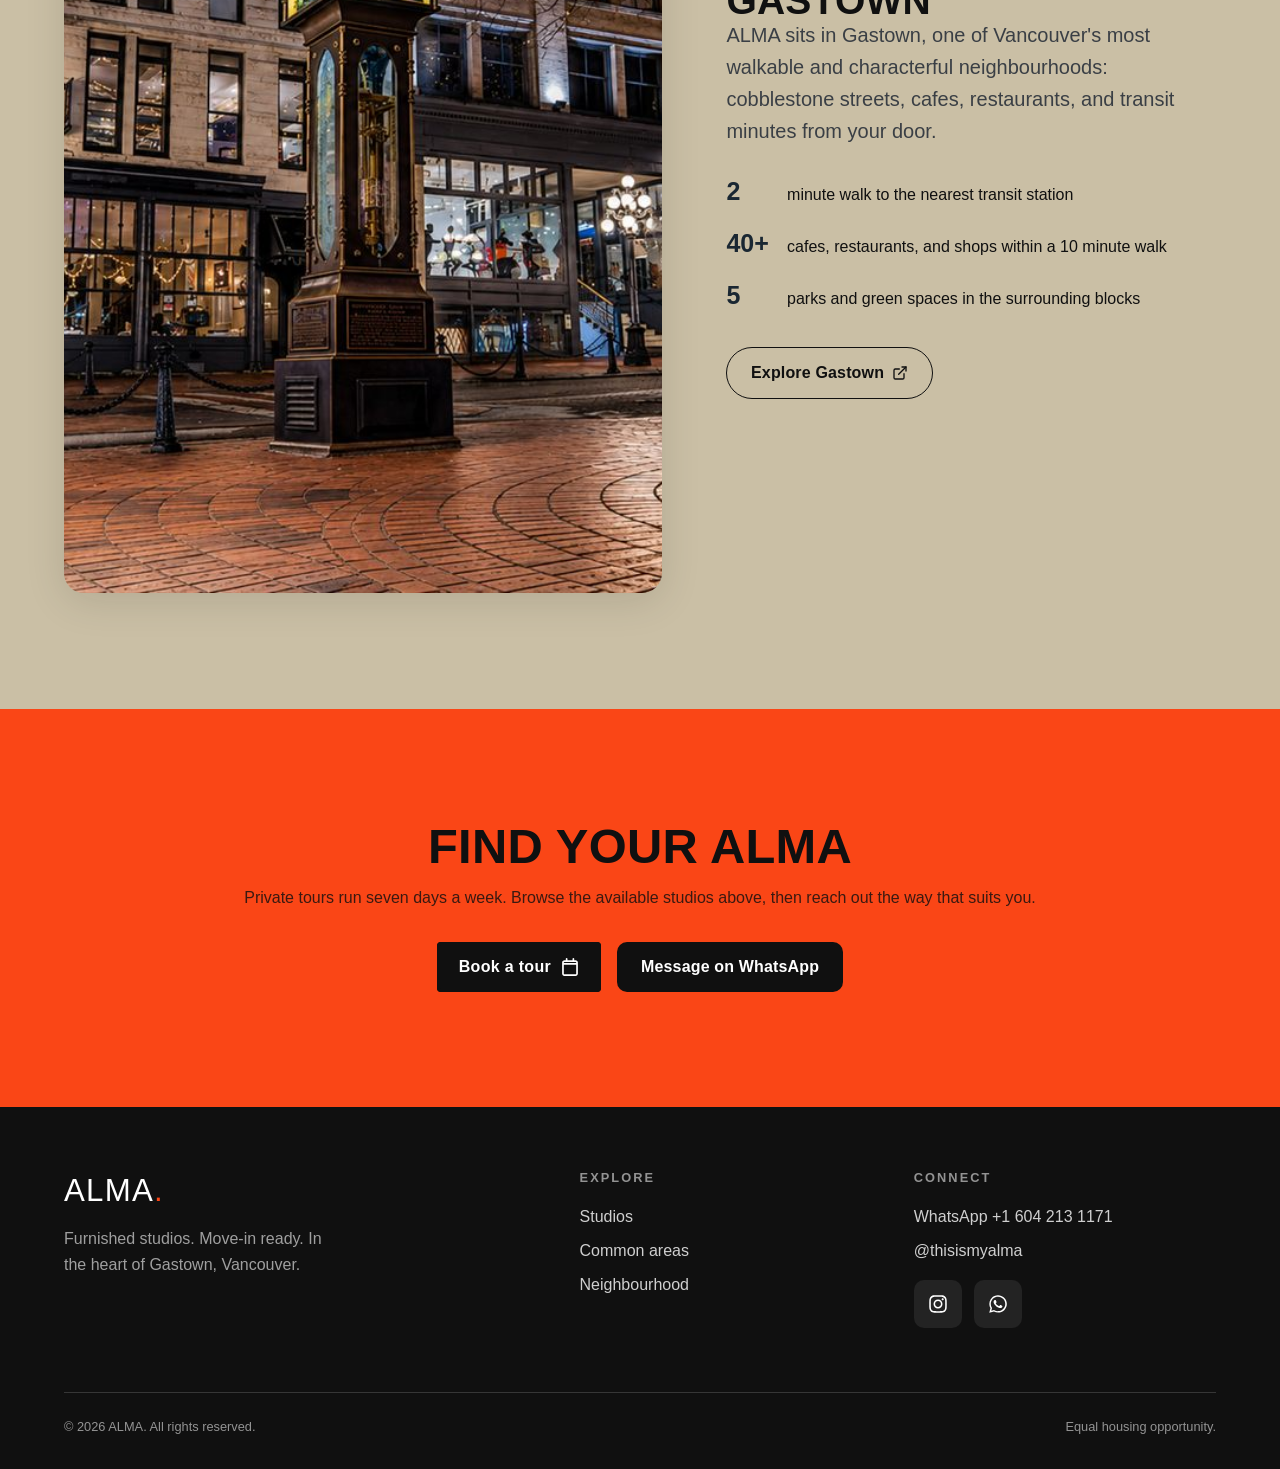
==== commit fd0dd5dd: "Add files via upload" ====
--- a/index.html
+++ b/index.html
@@ -157,12 +157,7 @@
         </div>
 
         <!-- Controls -->
-        <div class="units-controls">
-          <div class="unit-filters" role="group" aria-label="Filter studios">
-            <button class="filter-btn active" data-filter="all" aria-pressed="true">All</button>
-            <button class="filter-btn" data-filter="flexible" aria-pressed="false">Flexible</button>
-            <button class="filter-btn" data-filter="promo" aria-pressed="false">2 months free</button>
-          </div>
+        <div class="units-controls units-controls--end">
           <div class="units-controls__right">
             <div class="sort">
               <label for="sort">Sort</label>
--- a/styles.css
+++ b/styles.css
@@ -38,6 +38,7 @@
   --navy: #1a2732;
   --ink: #101010;
   --white: #ffffff;
+  --gold: #ffd401;            /* status + offer highlight (on navy/dark) */
   --pink: #f2afc5;
   --pink-2: #efb9c3;
 
@@ -246,10 +247,12 @@
   min-height: 48px;
 }
 .btn-apply::after {
-  content: " "; width: 0%; height: 100%; background: var(--navy);
-  position: absolute; right: 0; transition: all 0.4s ease-in-out;
-}
-.btn-apply:hover::after { right: auto; left: 0; width: 100%; }
+  content: " "; width: 100%; height: 100%; background: var(--navy);
+  position: absolute; left: 0; top: 0;
+  transform: scaleX(0); transform-origin: left center;
+  transition: transform 0.4s var(--ease-in-out);
+}
+.btn-apply:hover::after { transform: scaleX(1); }
 .btn-apply span {
   position: relative; z-index: 1; text-align: center; width: 100%;
   padding: 14px 22px; color: var(--ink); font-size: 0.95rem; font-weight: 700;
@@ -491,10 +494,10 @@
 .count { color: var(--text-muted); font-size: var(--fs-50); letter-spacing: 0.04em; text-transform: uppercase; margin-top: var(--sp-6); }
 /* Slim promo band between the hero and the studios */
 .promo-band { background: var(--cta); color: var(--ink); }
-.promo-band__inner { display: flex; align-items: center; justify-content: center; gap: var(--sp-5); flex-wrap: wrap; padding-block: var(--sp-4); text-align: center; }
+.promo-band__inner { display: flex; align-items: center; justify-content: center; gap: var(--sp-6); flex-wrap: wrap; padding-block: var(--sp-4); text-align: center; }
 .promo-band__text { font-size: var(--fs-100); font-weight: 600; }
 .promo-band__text strong { font-family: var(--font-display); text-transform: uppercase; letter-spacing: 0.02em; font-size: 1.15em; }
-.promo-band__cta { display: inline-flex; align-items: center; min-height: 40px; padding: 8px 18px; background: var(--ink); color: #fff; border-radius: var(--r-pill); font-size: var(--fs-50); letter-spacing: 0.08em; text-transform: uppercase; font-weight: 700; transition: transform var(--dur-fast) var(--ease-out); }
+.promo-band__cta { display: inline-flex; align-items: center; min-height: 44px; padding: 10px 20px; background: var(--ink); color: #fff; border-radius: var(--r-pill); font-size: var(--fs-50); letter-spacing: 0.08em; text-transform: uppercase; font-weight: 700; transition: transform var(--dur-fast) var(--ease-out); }
 .promo-band__cta:hover { transform: translateY(-1px); }
 
 /* Effective-rent calculator (top of the studios section) */
@@ -502,12 +505,12 @@
   display: grid; grid-template-columns: 1fr 1fr; gap: var(--sp-8) var(--sp-12);
   align-items: center; margin-bottom: var(--sp-8);
   background: var(--navy); color: #fff; border-radius: var(--r-lg);
-  padding: var(--sp-10) var(--sp-12); box-shadow: var(--shadow-2);
-}
-.rent-calc .eyebrow { color: #ffd401; }
+  padding: var(--sp-12); box-shadow: var(--shadow-2);
+}
+.rent-calc .eyebrow { color: var(--gold); }
 .rent-calc__intro h3 { font-size: var(--fs-400); margin-top: var(--sp-2); }
 .rent-calc__sub { margin-top: var(--sp-3); color: rgba(255,255,255,0.75); line-height: 1.5; }
-.rent-calc__panel { display: flex; flex-direction: column; gap: var(--sp-5); }
+.rent-calc__panel { display: flex; flex-direction: column; gap: var(--sp-6); }
 .rent-calc__field { display: flex; flex-direction: column; gap: var(--sp-2); }
 .rent-calc__field label { font-size: var(--fs-50); letter-spacing: 0.08em; text-transform: uppercase; color: rgba(255,255,255,0.7); }
 .rent-calc__field select {
@@ -524,16 +527,17 @@
 .calc-val { font-family: var(--font-display); font-size: var(--fs-300); white-space: nowrap; }
 .calc-row--hero { border-bottom: 0; padding-top: var(--sp-3); }
 .calc-row--hero .calc-label { color: #fff; font-weight: 600; }
-.calc-row--hero .calc-val { color: #ffd401; font-size: var(--fs-500); }
-.calc-foot { margin-top: var(--sp-3); font-size: var(--fs-50); color: rgba(255,255,255,0.65); line-height: 1.5; }
+.calc-row--hero .calc-val { color: var(--gold); font-size: var(--fs-400); }
+.calc-foot { margin-top: var(--sp-3); font-size: var(--fs-50); color: rgba(255,255,255,0.75); line-height: 1.5; }
 
 @media (max-width: 760px) {
   .rent-calc { grid-template-columns: 1fr; padding: var(--sp-8); gap: var(--sp-6); }
 }
 .units-controls { display: flex; align-items: center; justify-content: space-between; gap: var(--sp-4); flex-wrap: wrap; margin-bottom: var(--sp-6); }
+.units-controls--end { justify-content: flex-end; }
 .units-controls__right { display: flex; align-items: center; gap: var(--sp-4); flex-wrap: wrap; }
 .unit-filters { display: inline-flex; flex-wrap: wrap; gap: 6px; padding: 5px; background: rgba(16,16,16,0.045); border: 1px solid var(--line); border-radius: var(--r-pill); }
-.filter-btn { border: none; padding: 9px 16px; border-radius: var(--r-pill); background: transparent; color: var(--text-muted); font-weight: 600; font-size: 0.9rem; cursor: pointer; white-space: nowrap; transition: background-color var(--dur) var(--ease-out), color var(--dur) var(--ease-out); }
+.filter-btn { display: inline-flex; align-items: center; min-height: 44px; border: none; padding: 8px 18px; border-radius: var(--r-pill); background: transparent; color: var(--text-muted); font-weight: 600; font-size: 0.9rem; cursor: pointer; white-space: nowrap; transition: background-color var(--dur) var(--ease-out), color var(--dur) var(--ease-out); }
 .filter-btn:hover { color: var(--ink); background: var(--white); }
 .filter-btn.active { background: var(--ink); color: #fff; }
 .sort { display: inline-flex; align-items: center; gap: var(--sp-3); }
@@ -569,7 +573,7 @@
 }
 .unit-notes { position: absolute; z-index: 2; top: 12px; left: 12px; display: flex; flex-direction: column; gap: 6px; align-items: flex-start; max-width: calc(100% - 24px); }
 .unit-note { background: var(--white); color: var(--ink); font-size: 0.72rem; font-weight: 700; letter-spacing: 0.03em; text-transform: uppercase; padding: 6px 12px; border-radius: var(--r-pill); box-shadow: var(--shadow-1); white-space: nowrap; }
-.unit-note--status { background: #ffd401; color: var(--ink); } /* high-visibility status (pending) */
+.unit-note--status { background: var(--gold); color: var(--ink); } /* high-visibility status (pending) */
 .play-btn { width: 60px; height: 60px; border-radius: 50%; background: rgba(255,255,255,0.94); color: var(--ink); display: inline-flex; align-items: center; justify-content: center; transition: transform var(--dur) var(--ease-out), background var(--dur) var(--ease-out); }
 .play-btn svg { width: 24px; height: 24px; margin-left: 3px; }
 .play-btn:hover { transform: scale(1.06); background: #fff; }
@@ -653,6 +657,7 @@
   .promo-grid { grid-template-columns: minmax(0, 360px); }
 }
 @media (prefers-reduced-motion: reduce) {
+  html { scroll-behavior: auto; }
   .video-modal .backdrop, .video-modal .dialog { animation: none; }
   .btn-lift:hover, .btn-lift:active { transform: none; box-shadow: none; }
   .btn-ripple span:not(:nth-child(6)) { transition: none; }
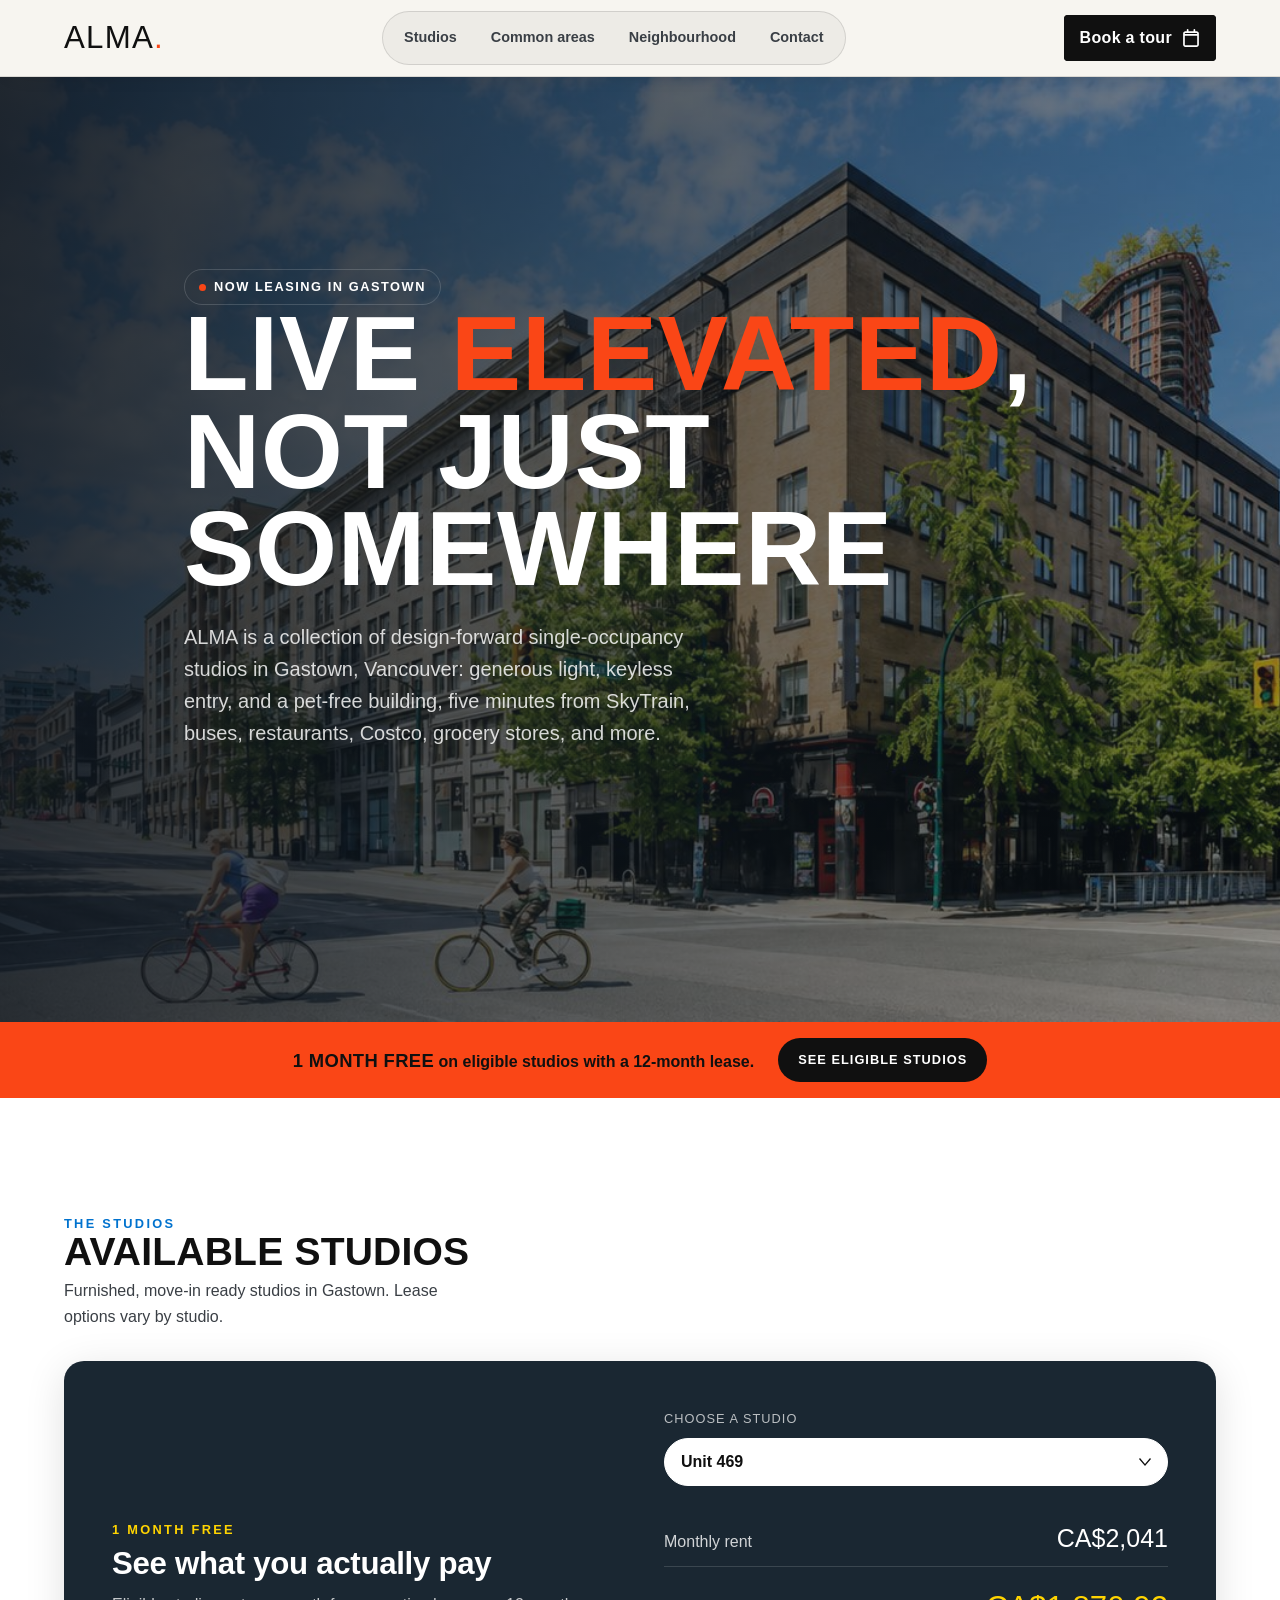
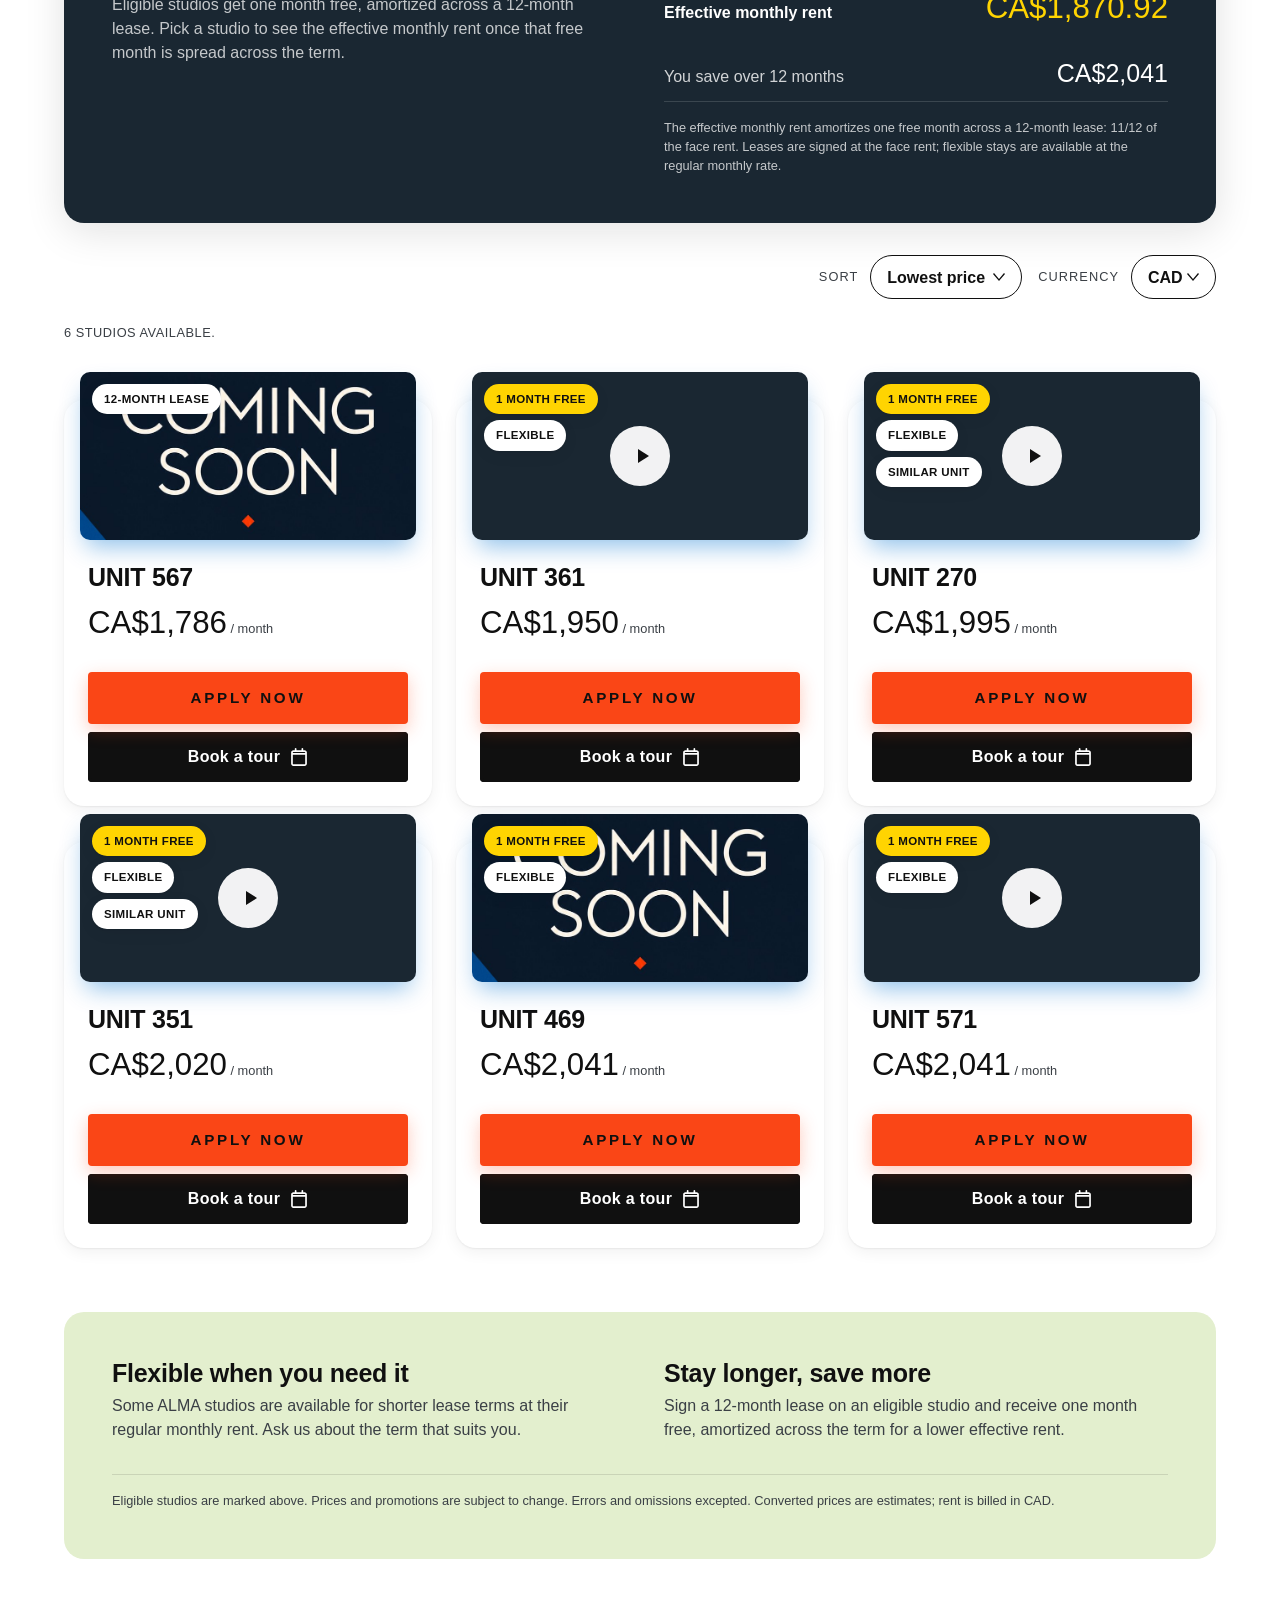
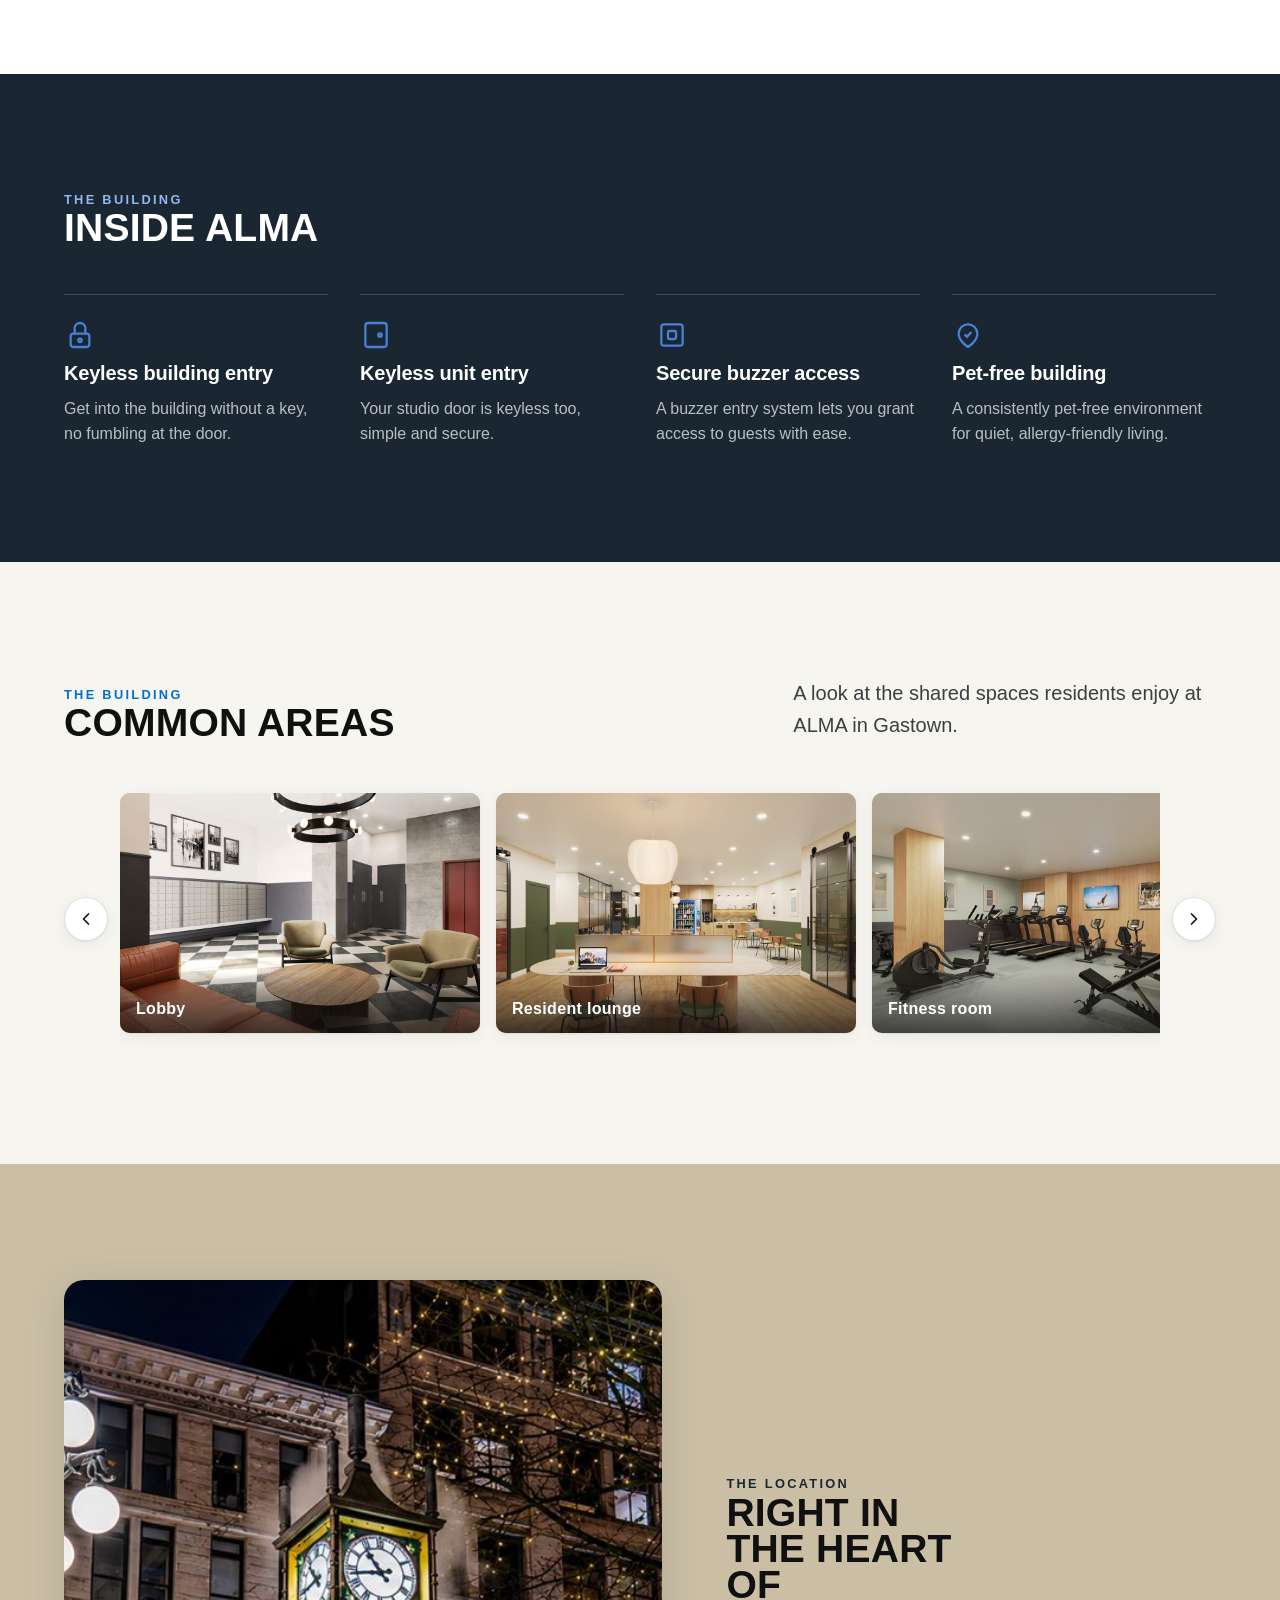
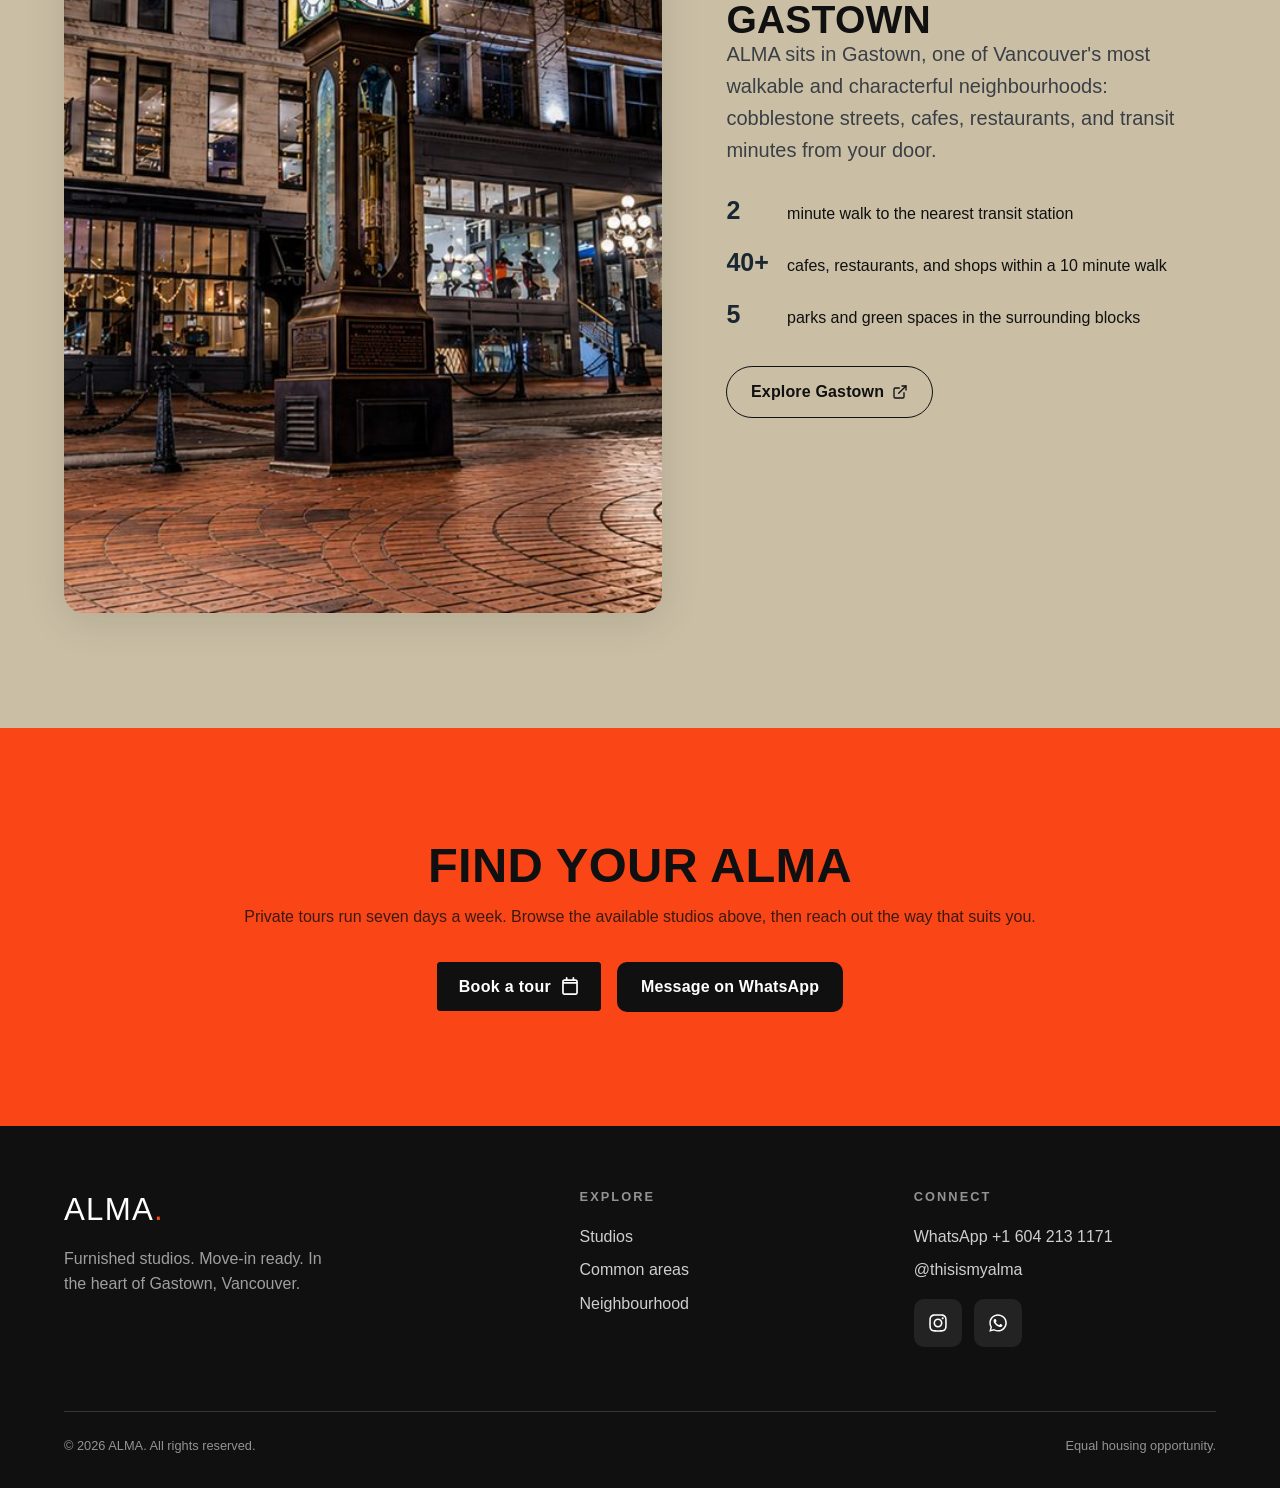
==== commit 65212f15: "Switch promo to one month free, show prorated effective rent Re-applies the latest site change on to" ====
--- a/index.html
+++ b/index.html
@@ -126,7 +126,7 @@
     <!-- ============ Promo band ============ -->
     <aside class="promo-band" aria-label="Current offer">
       <div class="container promo-band__inner">
-        <p class="promo-band__text"><strong>2 months free</strong> on eligible studios with a 12-month lease.</p>
+        <p class="promo-band__text"><strong>1 month free</strong> on eligible studios with a 12-month lease.</p>
         <a class="promo-band__cta" href="#units">See eligible studios</a>
       </div>
     </aside>
@@ -143,9 +143,9 @@
         <!-- Effective-rent calculator -->
         <div class="rent-calc reveal" aria-labelledby="calc-title">
           <div class="rent-calc__intro">
-            <p class="eyebrow">2 months free</p>
+            <p class="eyebrow">1 month free</p>
             <h3 id="calc-title">See what you actually pay</h3>
-            <p class="rent-calc__sub">Eligible studios get two months free on a 12-month lease. Pick a studio to see the effective monthly rent once those free months are spread across the year.</p>
+            <p class="rent-calc__sub">Eligible studios get one month free, amortized across a 12-month lease. Pick a studio to see the effective monthly rent once that free month is spread across the term.</p>
           </div>
           <div class="rent-calc__panel">
             <div class="rent-calc__field">
@@ -198,7 +198,7 @@
           </div>
           <div class="lease-option">
             <h3>Stay longer, save more</h3>
-            <p>Sign a one-year lease on an eligible studio and receive two months free: your first and last month.</p>
+            <p>Sign a 12-month lease on an eligible studio and receive one month free, amortized across the term for a lower effective rent.</p>
           </div>
           <p class="lease-disclaimer">Eligible studios are marked above. Prices and promotions are subject to change. Errors and omissions excepted. Converted prices are estimates; rent is billed in CAD.</p>
         </div>
